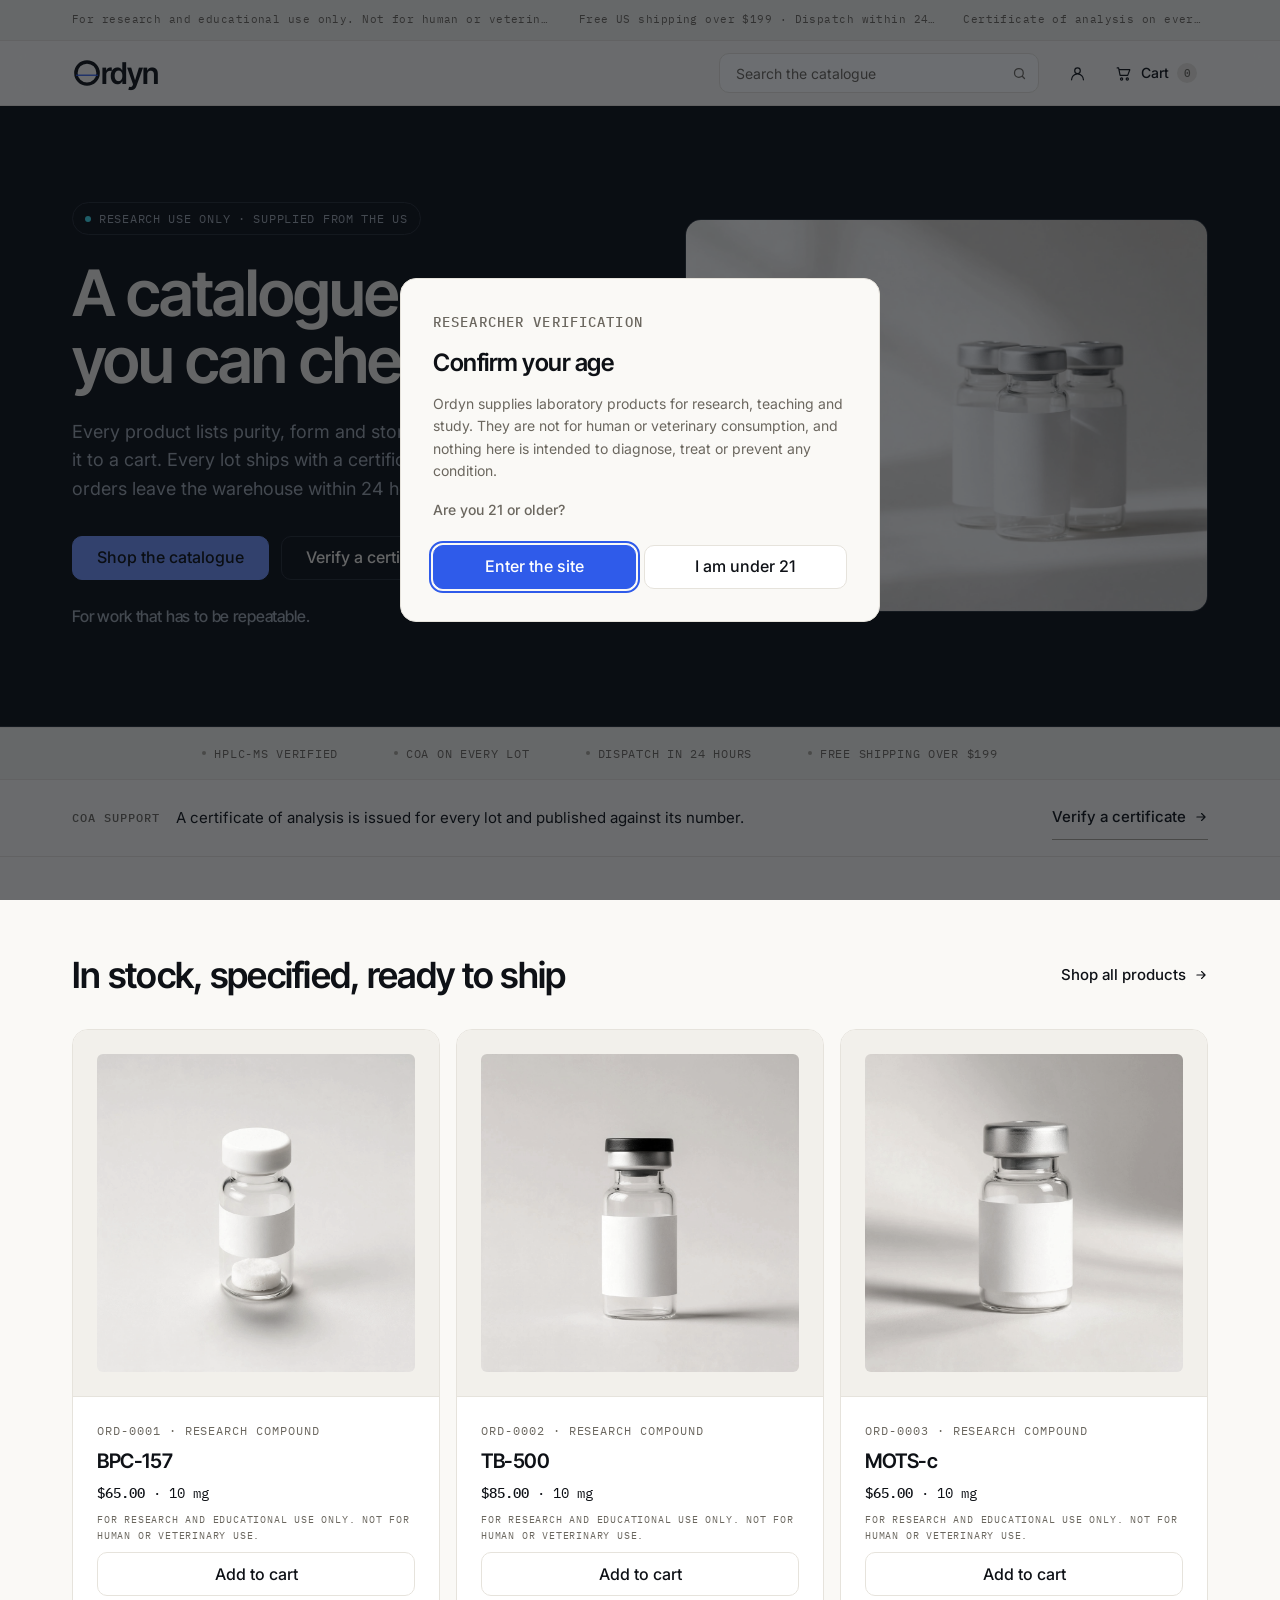
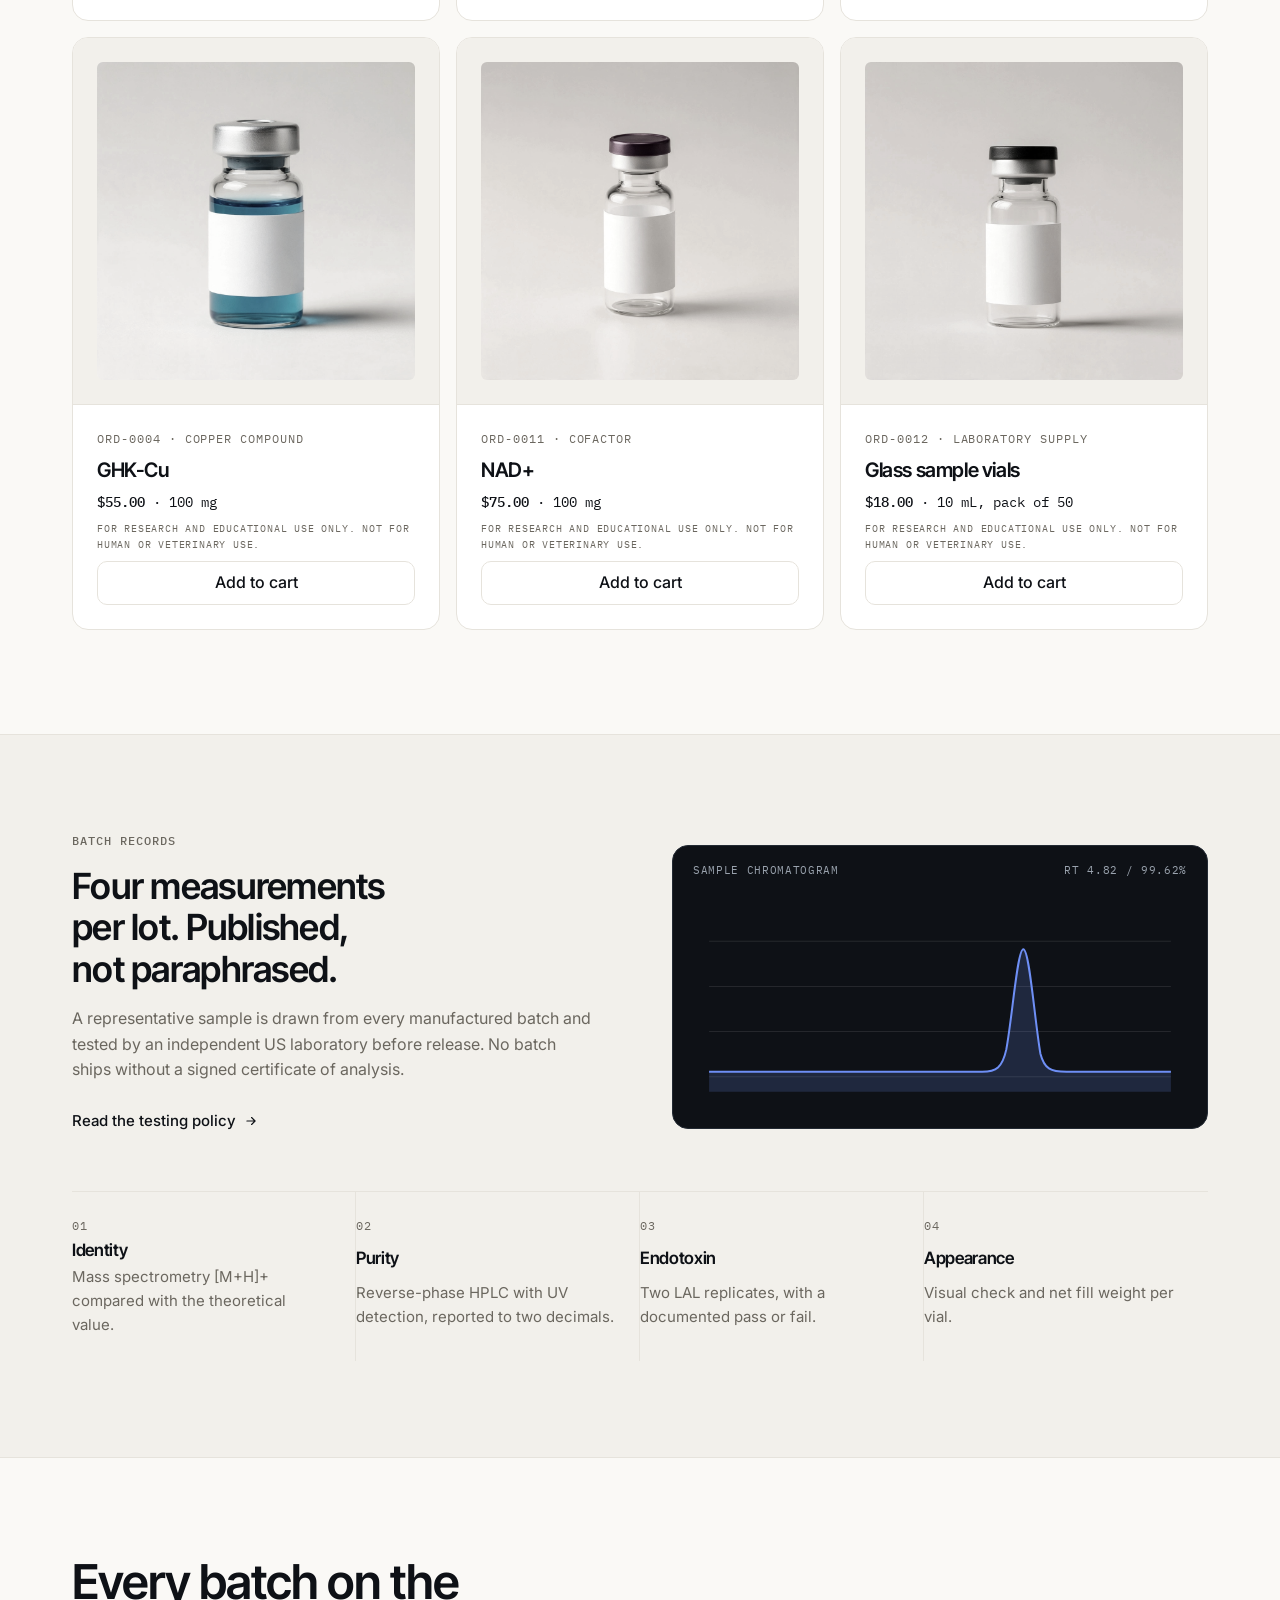
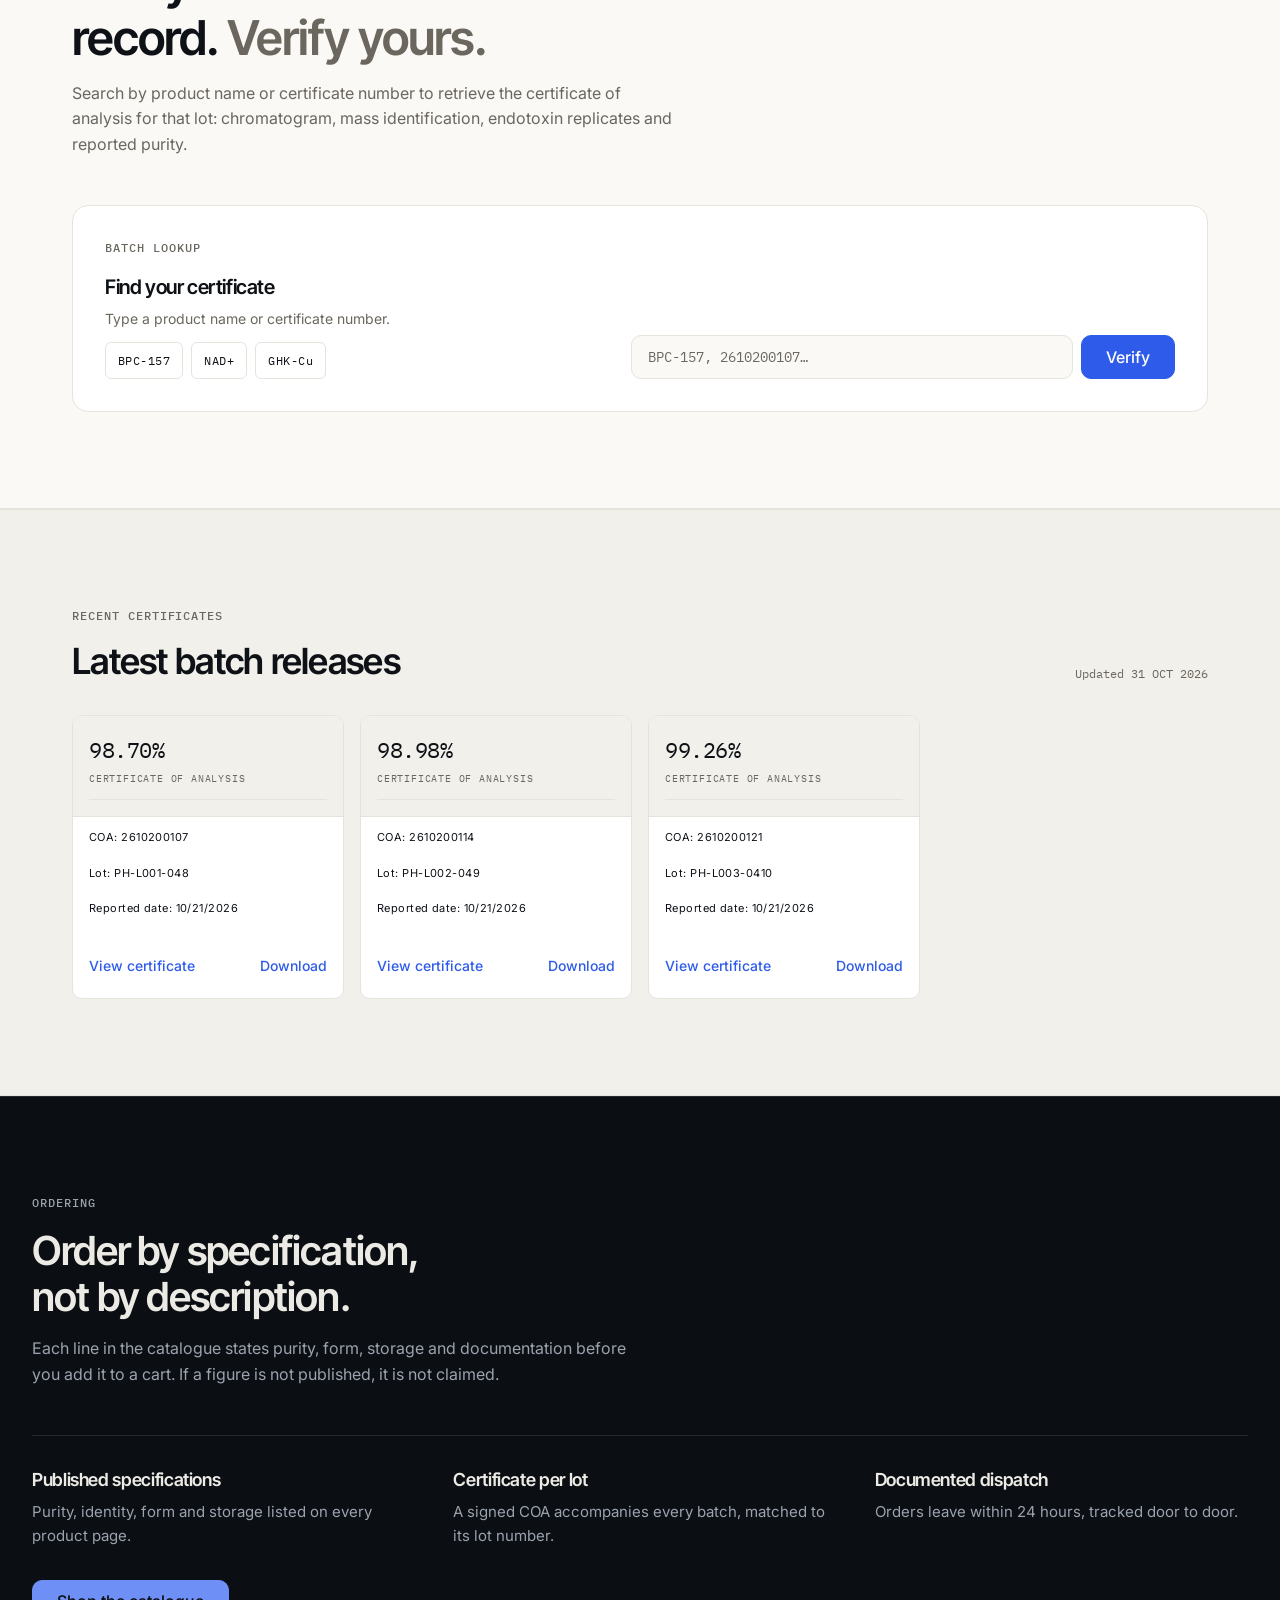
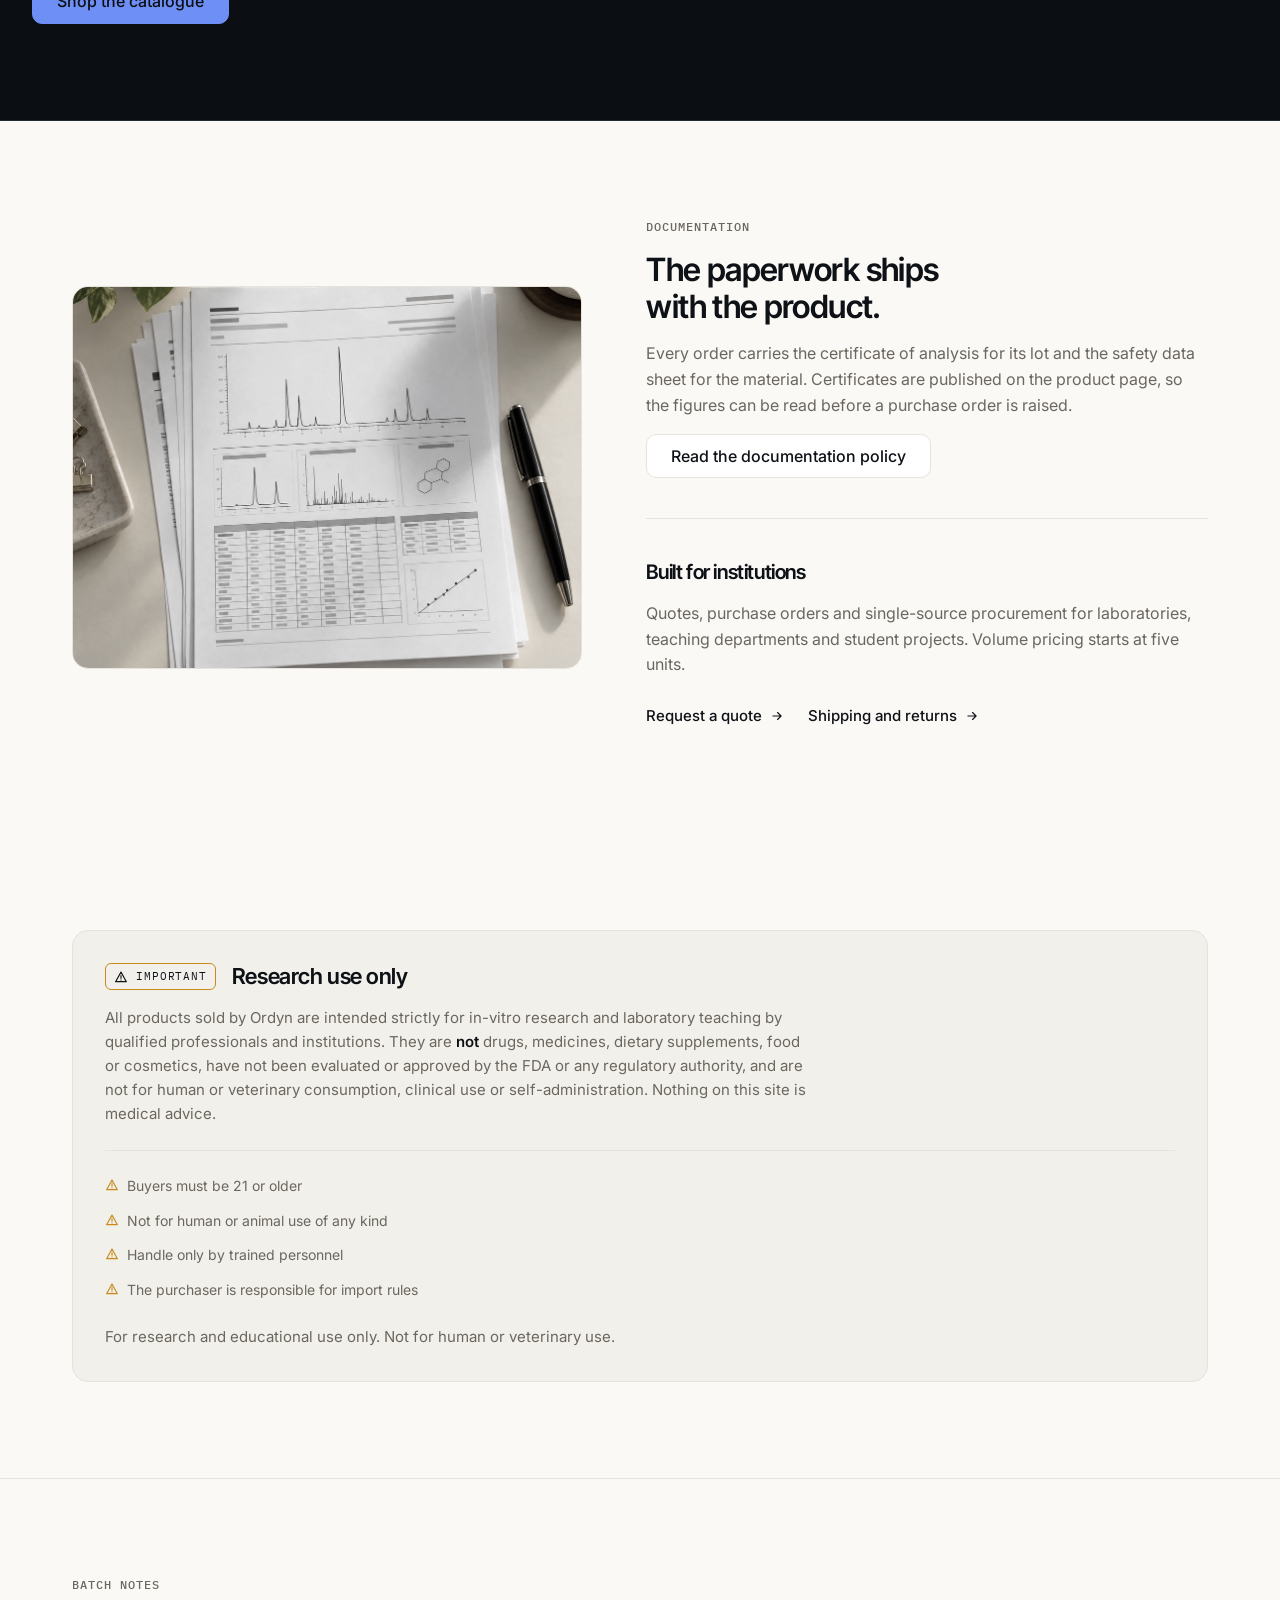
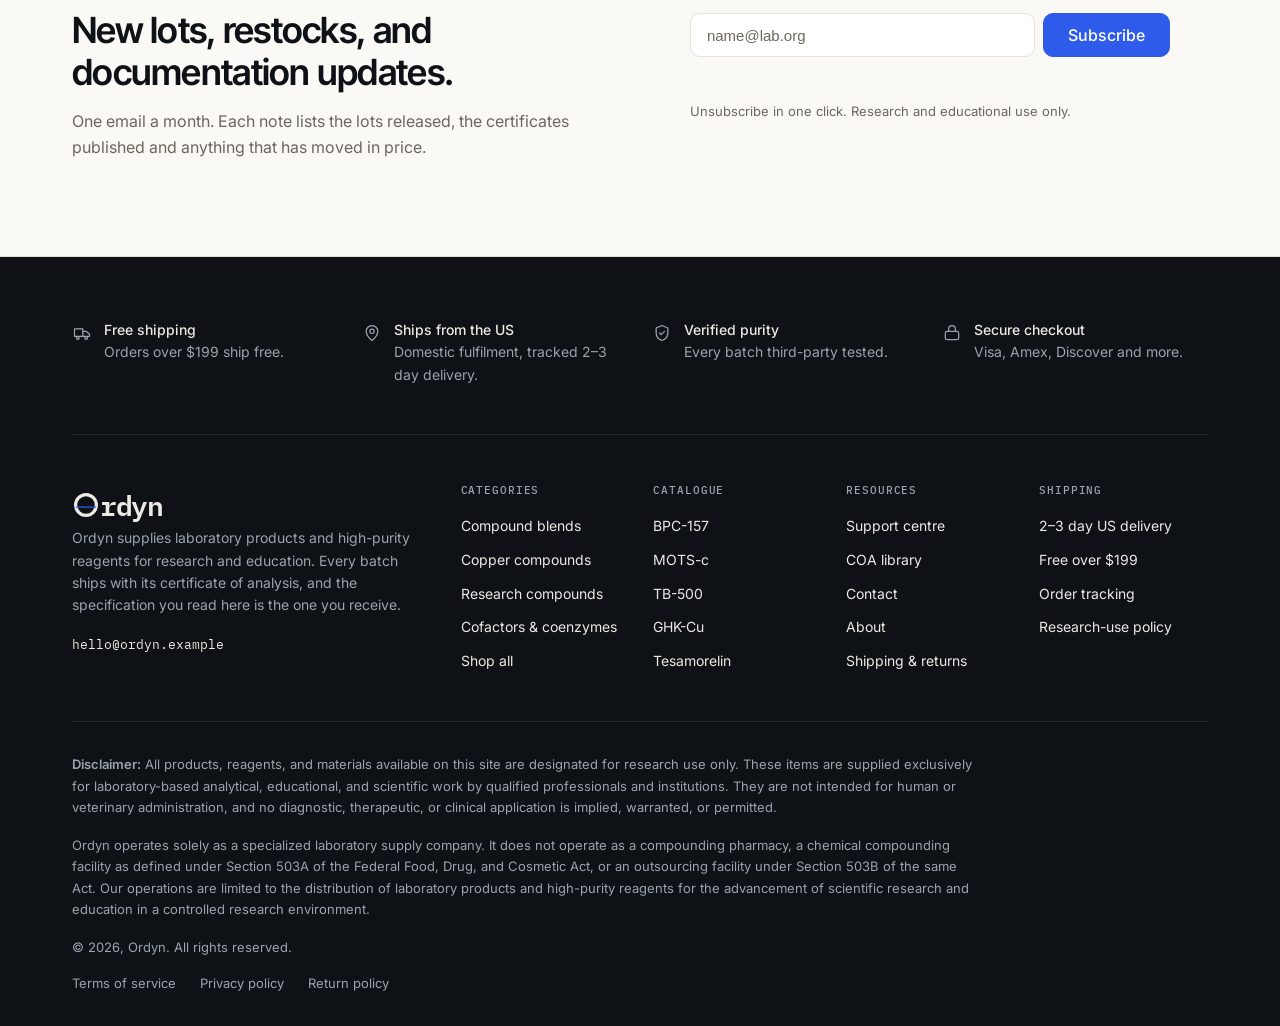
==== index.html @ 172c9948 "hero copy, COA support strip, centred trust row, larger wordmark, unified photo grade" ====
<!doctype html>
<html lang="en">
<head>
  <meta charset="utf-8">
  <meta name="viewport" content="width=device-width, initial-scale=1">
  <title>Ordyn — laboratory products for work that has to be repeatable</title>
  <meta name="description" content="Reagents, glassware and instruments for research, teaching and study. A published specification per item, a certificate of analysis per lot, dispatch within 24 hours.">
  <meta name="theme-color" content="#FAF9F6">
  <link rel="icon" href="favicon.svg" type="image/svg+xml">
  <link rel="preload" as="image" href="images/hero-vials.webp" fetchpriority="high">

  <meta property="og:type" content="website">
  <meta property="og:title" content="Ordyn — laboratory products for work that has to be repeatable">
  <meta property="og:description" content="Specifications published per item. A certificate of analysis per lot. Dispatch within 24 hours.">
  <meta property="og:image" content="images/hero-vials.webp">

  <link rel="preconnect" href="https://fonts.googleapis.com">
  <link rel="preconnect" href="https://fonts.gstatic.com" crossorigin>
  <link rel="stylesheet" href="styles.css">

  <script type="application/ld+json">
  {
    "@context": "https://schema.org",
    "@type": "Organization",
    "name": "Ordyn",
    "url": "https://ordyn.example/",
    "logo": "https://ordyn.example/favicon.svg",
    "email": "hello@ordyn.example",
    "description": "Supplier of laboratory products and high-purity reagents for research and education, with a certificate of analysis on every lot.",
    "address": {
      "@type": "PostalAddress",
      "addressLocality": "Columbus",
      "addressRegion": "OH",
      "addressCountry": "US"
    }
  }
  </script>
</head>
<body>
  <a class="skip-link" href="#main">Skip to content</a>

  <div class="topbar">
    <div class="wrap topbar__inner">
      <p class="topbar__rating">For research and educational use only. Not for human or veterinary use.</p>
      <p class="topbar__ship">Free US shipping over $199 · Dispatch within 24 hours</p>
      <p class="topbar__note">Certificate of analysis on every lot</p>
    </div>
  </div>

  <header class="header">
    <div class="wrap header__row">
      <a class="brand" href="index.html" aria-label="Ordyn — home">
        <span class="brand__mark" aria-hidden="true">
          <svg viewBox="0 0 100 100" width="22" height="22" fill="none" focusable="false" aria-hidden="true"><circle cx="50" cy="50" r="37" stroke="currentColor" stroke-width="11.5"/><line x1="13.75" y1="57.4" x2="86.25" y2="57.4" stroke="#2F5BEA" stroke-width="4.5"/></svg>
        </span>
        <span aria-hidden="true">rdyn</span>
      </a>

      <form class="search" role="search" action="shop.html" method="get">
        <label class="visually-hidden" for="site-search">Products search</label>
        <input id="site-search" type="search" name="q" placeholder="Search the catalogue" autocomplete="off">
        <button class="search__btn" type="submit" aria-label="Search products">
          <svg width="15" height="15" viewBox="0 0 24 24" fill="none" stroke="currentColor" stroke-width="2" stroke-linecap="round" aria-hidden="true"><circle cx="11" cy="11" r="7"/><path d="m20 20-3.6-3.6"/></svg>
        </button>
      </form>

      <div class="header__actions">
        <a class="icon-btn" href="contact.html" aria-label="Account and support">
          <svg width="19" height="19" viewBox="0 0 24 24" fill="none" stroke="currentColor" stroke-width="1.5" stroke-linecap="round" stroke-linejoin="round" aria-hidden="true">
            <circle cx="12" cy="8.5" r="3.5"/><path d="M4.5 20a7.5 7.5 0 0 1 15 0"/>
          </svg>
        </a>
        <button class="cart" type="button" aria-label="Cart" data-open-cart>
          <svg width="19" height="19" viewBox="0 0 24 24" fill="none" stroke="currentColor" stroke-width="1.5" stroke-linecap="round" stroke-linejoin="round" aria-hidden="true">
            <path d="M4 5h1.8l1.9 9.4h9.6L20 7.2H7"/><circle cx="9.6" cy="19" r="1.4"/><circle cx="16.8" cy="19" r="1.4"/>
          </svg>
          <span class="cart__label">Cart</span>
          <span class="cart__count is-empty" data-cart-count aria-live="polite" aria-label="Items in cart">0</span>
        </button>
      </div>
    </div>

    <nav class="nav" aria-label="Main">
      <div class="wrap nav__inner">
        <a href="shop.html" aria-current="page">Shop compounds</a>
        <a href="shop.html#categories">Categories</a>
        <a href="faq.html#quality">COA library</a>
        <a href="about.html">About</a>
        <a href="contact.html">Contact</a>
      </div>
    </nav>
  </header>

  <main id="main">
    <!-- Hero -->
    <section class="hero dark-section">
      <div class="wrap hero__inner">
        <div class="hero__copy">
          <p class="hero__badge"><span aria-hidden="true"></span>Research use only · Supplied from the US</p>
          <h1>A catalogue you can check.</h1>
          <p class="hero__lede">Every product lists purity, form and storage before you add it to a cart. Every lot ships with a certificate of analysis, and orders leave the warehouse within 24 hours.</p>
          <div class="hero__actions">
            <a class="btn btn--solid" href="shop.html">Shop the catalogue</a>
            <a class="btn btn--onDark" href="faq.html#quality">Verify a certificate</a>
          </div>
          <p class="hero__note">For work that has to be repeatable.</p>
        </div>
        <a class="hero__media" href="shop.html" aria-label="Browse the Ordyn catalogue">
          <img src="images/hero-vials.webp" width="1200" height="900" fetchpriority="high" alt="Three clear glass sample vials with blank labels, standing on a bone-coloured surface">
        </a>
      </div>
    </section>

    <!-- What is on every order -->
    <div class="trust">
      <ul class="wrap trust__inner">
        <li class="trust__item">HPLC-MS verified</li>
        <li class="trust__item">COA on every lot</li>
        <li class="trust__item">Dispatch in 24 hours</li>
        <li class="trust__item">Free shipping over $199</li>
      </ul>
    </div>

    <!-- COA support -->
    <section class="utility" aria-labelledby="coa-support-title">
      <div class="wrap utility__inner">
        <p class="kicker">COA support</p>
        <p class="utility__text" id="coa-support-title">A certificate of analysis is issued for every lot and published against its number.</p>
        <a class="utility__link" href="#coa">
          Verify a certificate
          <svg width="14" height="14" viewBox="0 0 24 24" fill="none" stroke="currentColor" stroke-width="2" stroke-linecap="round" stroke-linejoin="round" aria-hidden="true"><path d="M5 12h14M13 6l6 6-6 6"/></svg>
        </a>
      </div>
    </section>

    <!-- Products -->
    <section class="products" id="featured">
      <div class="wrap">
        <div class="products__head">
          <div>
            <h2>In stock, specified, ready to ship</h2>
          </div>
          <a class="link-arrow" href="shop.html">
            Shop all products
            <svg width="14" height="14" viewBox="0 0 24 24" fill="none" stroke="currentColor" stroke-width="2" stroke-linecap="round" stroke-linejoin="round" aria-hidden="true"><path d="M5 12h14M13 6l6 6-6 6"/></svg>
          </a>
        </div>

        <ul class="rail" data-rail>
          <li class="product-card">
            <div class="product-card__media">
              <img src="images/vial-01.webp" width="800" height="800" loading="lazy" alt="BPC-157 10 mg vial, lyophilised powder">
            </div>
            <div class="product-card__body">
              <p class="product-card__cat">ORD-0001 · Research compound</p>
              <h3 class="product-card__name"><a href="product.html?id=1">BPC-157</a></h3>
              <p class="product-card__price"><strong>$65.00</strong> · 10 mg</p>
              <p class="product-card__ruo">For research and educational use only. Not for human or veterinary use.</p>
              <button class="btn btn--outline" type="button" data-add-to-cart data-id="1">Add to cart</button>
            </div>
          </li>
          <li class="product-card">
            <div class="product-card__media">
              <img src="images/vial-02.webp" width="800" height="800" loading="lazy" alt="TB-500 10 mg vial, lyophilised powder">
            </div>
            <div class="product-card__body">
              <p class="product-card__cat">ORD-0002 · Research compound</p>
              <h3 class="product-card__name"><a href="product.html?id=2">TB-500</a></h3>
              <p class="product-card__price"><strong>$85.00</strong> · 10 mg</p>
              <p class="product-card__ruo">For research and educational use only. Not for human or veterinary use.</p>
              <button class="btn btn--outline" type="button" data-add-to-cart data-id="2">Add to cart</button>
            </div>
          </li>
          <li class="product-card">
            <div class="product-card__media">
              <img src="images/vial-03.webp" width="800" height="800" loading="lazy" alt="MOTS-c 10 mg vial, lyophilised powder">
            </div>
            <div class="product-card__body">
              <p class="product-card__cat">ORD-0003 · Research compound</p>
              <h3 class="product-card__name"><a href="product.html?id=3">MOTS-c</a></h3>
              <p class="product-card__price"><strong>$65.00</strong> · 10 mg</p>
              <p class="product-card__ruo">For research and educational use only. Not for human or veterinary use.</p>
              <button class="btn btn--outline" type="button" data-add-to-cart data-id="3">Add to cart</button>
            </div>
          </li>
          <li class="product-card">
            <div class="product-card__media">
              <img src="images/vial-04.webp" width="800" height="800" loading="lazy" alt="GHK-Cu 100 mg vial, lyophilised powder">
            </div>
            <div class="product-card__body">
              <p class="product-card__cat">ORD-0004 · Copper compound</p>
              <h3 class="product-card__name"><a href="product.html?id=4">GHK-Cu</a></h3>
              <p class="product-card__price"><strong>$55.00</strong> · 100 mg</p>
              <p class="product-card__ruo">For research and educational use only. Not for human or veterinary use.</p>
              <button class="btn btn--outline" type="button" data-add-to-cart data-id="4">Add to cart</button>
            </div>
          </li>
          <li class="product-card">
            <div class="product-card__media">
              <img src="images/vial-05.webp" width="800" height="800" loading="lazy" alt="NAD+ 100 mg vial, lyophilised powder">
            </div>
            <div class="product-card__body">
              <p class="product-card__cat">ORD-0011 · Cofactor</p>
              <h3 class="product-card__name"><a href="product.html?id=11">NAD+</a></h3>
              <p class="product-card__price"><strong>$75.00</strong> · 100 mg</p>
              <p class="product-card__ruo">For research and educational use only. Not for human or veterinary use.</p>
              <button class="btn btn--outline" type="button" data-add-to-cart data-id="11">Add to cart</button>
            </div>
          </li>
          <li class="product-card">
            <div class="product-card__media">
              <img src="images/vial-02.webp" width="800" height="800" loading="lazy" alt="Pack of fifty clear borosilicate sample vials with screw caps">
            </div>
            <div class="product-card__body">
              <p class="product-card__cat">ORD-0012 · Laboratory supply</p>
              <h3 class="product-card__name"><a href="product.html?id=12">Glass sample vials</a></h3>
              <p class="product-card__price"><strong>$18.00</strong> · 10 mL, pack of 50</p>
              <p class="product-card__ruo">For research and educational use only. Not for human or veterinary use.</p>
              <button class="btn btn--outline" type="button" data-add-to-cart data-id="12">Add to cart</button>
            </div>
          </li>
        </ul>
      </div>
    </section>

    <!-- Method -->
    <section class="method">
      <div class="wrap">
        <div class="method__grid">
          <div class="method__copy">
            <p class="kicker">Batch records</p>
            <h2>Four measurements per lot. Published, not paraphrased.</h2>
            <p>A representative sample is drawn from every manufactured batch and tested by an independent US laboratory before release. No batch ships without a signed certificate of analysis.</p>
            <a class="link-arrow" href="faq.html#quality">
              Read the testing policy
              <svg width="14" height="14" viewBox="0 0 24 24" fill="none" stroke="currentColor" stroke-width="2" stroke-linecap="round" stroke-linejoin="round" aria-hidden="true"><path d="M5 12h14M13 6l6 6-6 6"/></svg>
            </a>
          </div>
          <figure class="chromatogram">
            <figcaption>
              <span>Sample chromatogram</span>
              <span>RT 4.82 / 99.62%</span>
            </figcaption>
            <svg viewBox="0 0 500 220" role="img" aria-label="Chromatogram of a single sharp peak at retention time 4.82 minutes">
              <g stroke="rgba(236,234,228,.10)" stroke-width="1">
                <line x1="20" y1="50" x2="480" y2="50"/>
                <line x1="20" y1="95" x2="480" y2="95"/>
                <line x1="20" y1="140" x2="480" y2="140"/>
                <line x1="20" y1="185" x2="480" y2="185"/>
              </g>
              <path d="M20 180 L292 180 C306 180 312 176 316 158 C322 126 327 58 333 58 C339 58 344 126 350 162 C354 177 360 180 376 180 L480 180 L480 200 L20 200 Z" fill="#6E8FF5" fill-opacity=".18"/>
              <path d="M20 180 L292 180 C306 180 312 176 316 158 C322 126 327 58 333 58 C339 58 344 126 350 162 C354 177 360 180 376 180 L480 180" fill="none" stroke="#6E8FF5" stroke-width="2"/>
            </svg>
          </figure>
        </div>

        <ol class="method__list">
          <li>
            <span class="method__num" aria-hidden="true">01</span>
            <h3>Identity</h3>
            <p>Mass spectrometry [M+H]+ compared with the theoretical value.</p>
          </li>
          <li>
            <span class="method__num" aria-hidden="true">02</span>
            <h3>Purity</h3>
            <p>Reverse-phase HPLC with UV detection, reported to two decimals.</p>
          </li>
          <li>
            <span class="method__num" aria-hidden="true">03</span>
            <h3>Endotoxin</h3>
            <p>Two LAL replicates, with a documented pass or fail.</p>
          </li>
          <li>
            <span class="method__num" aria-hidden="true">04</span>
            <h3>Appearance</h3>
            <p>Visual check and net fill weight per vial.</p>
          </li>
        </ol>
      </div>
    </section>

    <!-- COA lookup -->
    <section class="coa" id="coa">
      <div class="wrap">
        <h2 class="coa__title">Every batch on the record. <em>Verify yours.</em></h2>
        <p class="coa__lede">Search by product name or certificate number to retrieve the certificate of analysis for that lot: chromatogram, mass identification, endotoxin replicates and reported purity.</p>

        <div class="coa__lookup">
          <div>
            <p class="kicker">Batch lookup</p>
            <h3>Find your certificate</h3>
            <p class="coa__hint">Type a product name or certificate number.</p>
            <div class="coa__chips">
              <button type="button" data-coa-try="BPC-157">BPC-157</button>
              <button type="button" data-coa-try="NAD+">NAD+</button>
              <button type="button" data-coa-try="GHK-Cu">GHK-Cu</button>
            </div>
          </div>
          <form class="coa__form" data-coa-form novalidate>
            <label class="visually-hidden" for="coa-input">Product name or certificate number</label>
            <input id="coa-input" type="text" placeholder="BPC-157, 2610200107…" autocomplete="off" data-coa-input>
            <button class="btn btn--solid" type="submit">Verify</button>
          </form>
        </div>

        <div class="coa__result" data-coa-result hidden></div>
      </div>
    </section>

    <!-- Recent certificates -->
    <section class="recent">
      <div class="wrap">
        <div class="recent__head">
          <div>
            <p class="kicker">Recent certificates</p>
            <h2>Latest batch releases</h2>
          </div>
          <p class="recent__date">Updated 31 OCT 2026</p>
        </div>
        <ul class="coa-cards" data-coa-recent></ul>
      </div>
    </section>

    <!-- CTA band -->
    <section class="band dark-section">
      <div class="wrap band__inner">
        <p class="kicker">Ordering</p>
        <h2>Order by specification, not by description.</h2>
        <p class="band__lede">Each line in the catalogue states purity, form, storage and documentation before you add it to a cart. If a figure is not published, it is not claimed.</p>
        <ul class="band__grid">
          <li>
            <h3>Published specifications</h3>
            <p>Purity, identity, form and storage listed on every product page.</p>
          </li>
          <li>
            <h3>Certificate per lot</h3>
            <p>A signed COA accompanies every batch, matched to its lot number.</p>
          </li>
          <li>
            <h3>Documented dispatch</h3>
            <p>Orders leave within 24 hours, tracked door to door.</p>
          </li>
        </ul>
        <p style="margin-top:32px"><a class="btn btn--solid" href="shop.html">Shop the catalogue</a></p>
      </div>
    </section>

    <!-- Documentation -->
    <section class="docs">
      <div class="wrap docs__grid">
        <a class="docs__media" href="faq.html#quality" aria-label="Read how batch testing and certificates of analysis work">
          <img src="images/coa-docs.webp" width="1200" height="900" loading="lazy" alt="A stack of printed certificates of analysis on a desk">
        </a>
        <div>
          <div class="docs__block">
            <p class="kicker">Documentation</p>
            <h2>The paperwork ships with the product.</h2>
            <p>Every order carries the certificate of analysis for its lot and the safety data sheet for the material. Certificates are published on the product page, so the figures can be read before a purchase order is raised.</p>
            <a class="btn btn--outline" href="faq.html#quality">Read the documentation policy</a>
          </div>
          <div class="docs__block">
            <h3>Built for institutions</h3>
            <p>Quotes, purchase orders and single-source procurement for laboratories, teaching departments and student projects. Volume pricing starts at five units.</p>
            <div class="docs__actions">
              <a class="link-arrow" href="contact.html">
                Request a quote
                <svg width="14" height="14" viewBox="0 0 24 24" fill="none" stroke="currentColor" stroke-width="2" stroke-linecap="round" stroke-linejoin="round" aria-hidden="true"><path d="M5 12h14M13 6l6 6-6 6"/></svg>
              </a>
              <a class="link-arrow" href="faq.html#shipping">
                Shipping and returns
                <svg width="14" height="14" viewBox="0 0 24 24" fill="none" stroke="currentColor" stroke-width="2" stroke-linecap="round" stroke-linejoin="round" aria-hidden="true"><path d="M5 12h14M13 6l6 6-6 6"/></svg>
              </a>
            </div>
          </div>
        </div>
      </div>
    </section>

    <!-- Compliance -->
    <section class="compliance-band">
      <div class="wrap">
        <div class="compliance-band__panel">
          <div class="compliance-band__head">
            <span class="compliance-band__badge">
              <svg width="14" height="14" viewBox="0 0 24 24" fill="none" stroke="currentColor" stroke-width="2" stroke-linecap="round" stroke-linejoin="round" aria-hidden="true"><path d="M12 3.5 2.8 20h18.4z"/><path d="M12 9.5v4.5M12 17h.01"/></svg>
              Important
            </span>
            <h2>Research use only</h2>
          </div>
          <p class="compliance-band__text">All products sold by Ordyn are intended strictly for in-vitro research and laboratory teaching by qualified professionals and institutions. They are <strong>not</strong> drugs, medicines, dietary supplements, food or cosmetics, have not been evaluated or approved by the FDA or any regulatory authority, and are not for human or veterinary consumption, clinical use or self-administration. Nothing on this site is medical advice.</p>
          <ul class="compliance-band__list">
            <li>
              <svg width="14" height="14" viewBox="0 0 24 24" fill="none" stroke="currentColor" stroke-width="2" stroke-linecap="round" stroke-linejoin="round" aria-hidden="true"><path d="M12 3.5 2.8 20h18.4z"/><path d="M12 9.5v4.5M12 17h.01"/></svg>
              Buyers must be 21 or older
            </li>
            <li>
              <svg width="14" height="14" viewBox="0 0 24 24" fill="none" stroke="currentColor" stroke-width="2" stroke-linecap="round" stroke-linejoin="round" aria-hidden="true"><path d="M12 3.5 2.8 20h18.4z"/><path d="M12 9.5v4.5M12 17h.01"/></svg>
              Not for human or animal use of any kind
            </li>
            <li>
              <svg width="14" height="14" viewBox="0 0 24 24" fill="none" stroke="currentColor" stroke-width="2" stroke-linecap="round" stroke-linejoin="round" aria-hidden="true"><path d="M12 3.5 2.8 20h18.4z"/><path d="M12 9.5v4.5M12 17h.01"/></svg>
              Handle only by trained personnel
            </li>
            <li>
              <svg width="14" height="14" viewBox="0 0 24 24" fill="none" stroke="currentColor" stroke-width="2" stroke-linecap="round" stroke-linejoin="round" aria-hidden="true"><path d="M12 3.5 2.8 20h18.4z"/><path d="M12 9.5v4.5M12 17h.01"/></svg>
              The purchaser is responsible for import rules
            </li>
          </ul>
          <p class="compliance-band__text" style="margin-top:24px">For research and educational use only. Not for human or veterinary use.</p>
        </div>
      </div>
    </section>

    <!-- Newsletter -->
    <section class="newsletter">
      <div class="wrap newsletter__inner">
        <div>
          <p class="kicker">Batch notes</p>
          <h2>New lots, restocks, and documentation updates.</h2>
          <p class="newsletter__lede">One email a month. Each note lists the lots released, the certificates published and anything that has moved in price.</p>
        </div>
        <div>
          <form class="newsletter__form" data-newsletter novalidate>
            <label class="visually-hidden" for="newsletter-email">Your email address</label>
            <input id="newsletter-email" type="email" name="email" placeholder="name@lab.org" autocomplete="email" required>
            <button class="btn btn--solid" type="submit">Subscribe</button>
          </form>
          <p class="form-note" data-newsletter-note role="status"></p>
          <p class="newsletter__fineprint">Unsubscribe in one click. Research and educational use only.</p>
        </div>
      </div>
    </section>
  </main>

  <footer class="footer">
    <div class="wrap">
      <h2 class="visually-hidden">Why order from Ordyn</h2>
      <ul class="footer__features">
        <li class="footer__feature">
          <svg width="20" height="20" viewBox="0 0 24 24" fill="none" stroke="currentColor" stroke-width="1.5" stroke-linecap="round" stroke-linejoin="round" aria-hidden="true"><path d="M3 7h10v9H3z"/><path d="M13 10h4l4 3.5V16h-8"/><circle cx="7" cy="18" r="1.6"/><circle cx="17" cy="18" r="1.6"/></svg>
          <div>
            <h3>Free shipping</h3>
            <p>Orders over $199 ship free.</p>
          </div>
        </li>
        <li class="footer__feature">
          <svg width="20" height="20" viewBox="0 0 24 24" fill="none" stroke="currentColor" stroke-width="1.5" stroke-linecap="round" stroke-linejoin="round" aria-hidden="true"><path d="M12 21s7-5.5 7-11a7 7 0 1 0-14 0c0 5.5 7 11 7 11z"/><circle cx="12" cy="10" r="2.6"/></svg>
          <div>
            <h3>Ships from the US</h3>
            <p>Domestic fulfilment, tracked 2–3 day delivery.</p>
          </div>
        </li>
        <li class="footer__feature">
          <svg width="20" height="20" viewBox="0 0 24 24" fill="none" stroke="currentColor" stroke-width="1.5" stroke-linecap="round" stroke-linejoin="round" aria-hidden="true"><path d="M12 3 5 6v6c0 4.4 3 7.6 7 9 4-1.4 7-4.6 7-9V6z"/><path d="m9 12 2 2 4-4"/></svg>
          <div>
            <h3>Verified purity</h3>
            <p>Every batch third-party tested.</p>
          </div>
        </li>
        <li class="footer__feature">
          <svg width="20" height="20" viewBox="0 0 24 24" fill="none" stroke="currentColor" stroke-width="1.5" stroke-linecap="round" stroke-linejoin="round" aria-hidden="true"><rect x="4" y="10" width="16" height="10" rx="2"/><path d="M8 10V7a4 4 0 0 1 8 0v3"/></svg>
          <div>
            <h3>Secure checkout</h3>
            <p>Visa, Amex, Discover and more.</p>
          </div>
        </li>
      </ul>

      <div class="footer__main">
        <div class="footer__brand">
          <a class="brand" href="index.html" aria-label="Ordyn — home">
            <span class="brand__mark" aria-hidden="true">
              <svg viewBox="0 0 100 100" width="22" height="22" fill="none" focusable="false" aria-hidden="true"><circle cx="50" cy="50" r="37" stroke="currentColor" stroke-width="11.5"/><line x1="13.75" y1="57.4" x2="86.25" y2="57.4" stroke="#2F5BEA" stroke-width="4.5"/></svg>
            </span>
            <span aria-hidden="true">rdyn</span>
          </a>
          <p>Ordyn supplies laboratory products and high-purity reagents for research and education. Every batch ships with its certificate of analysis, and the specification you read here is the one you receive.</p>
          <p><a href="mailto:hello@ordyn.example">hello@ordyn.example</a></p>
        </div>

        <div class="footer__cols">
          <div class="footer__col">
            <h3>Categories</h3>
            <ul>
              <li><a href="category.html?category=Blends">Compound blends</a></li>
              <li><a href="category.html?category=Copper%20compounds">Copper compounds</a></li>
              <li><a href="category.html?category=Research%20compounds">Research compounds</a></li>
              <li><a href="category.html?category=Cofactors%20%26%20coenzymes">Cofactors &amp; coenzymes</a></li>
              <li><a href="shop.html">Shop all</a></li>
            </ul>
          </div>
          <div class="footer__col">
            <h3>Catalogue</h3>
            <ul>
              <li><a href="product.html?id=1">BPC-157</a></li>
              <li><a href="product.html?id=3">MOTS-c</a></li>
              <li><a href="product.html?id=2">TB-500</a></li>
              <li><a href="product.html?id=4">GHK-Cu</a></li>
              <li><a href="product.html?id=5">Tesamorelin</a></li>
            </ul>
          </div>
          <div class="footer__col">
            <h3>Resources</h3>
            <ul>
              <li><a href="faq.html">Support centre</a></li>
              <li><a href="faq.html#quality">COA library</a></li>
              <li><a href="contact.html">Contact</a></li>
              <li><a href="about.html">About</a></li>
              <li><a href="faq.html#shipping">Shipping &amp; returns</a></li>
            </ul>
          </div>
          <div class="footer__col">
            <h3>Shipping</h3>
            <ul>
              <li><a href="faq.html#shipping">2–3 day US delivery</a></li>
              <li><a href="faq.html#shipping">Free over $199</a></li>
              <li><a href="faq.html#shipping">Order tracking</a></li>
              <li><a href="faq.html#research-use">Research-use policy</a></li>
            </ul>
          </div>
        </div>
      </div>

      <div class="footer__bottom">
        <p class="footer__legal"><strong>Disclaimer:</strong> All products, reagents, and materials available on this site are designated for research use only. These items are supplied exclusively for laboratory-based analytical, educational, and scientific work by qualified professionals and institutions. They are not intended for human or veterinary administration, and no diagnostic, therapeutic, or clinical application is implied, warranted, or permitted.</p>
        <p class="footer__legal">Ordyn operates solely as a specialized laboratory supply company. It does not operate as a compounding pharmacy, a chemical compounding facility as defined under Section 503A of the Federal Food, Drug, and Cosmetic Act, or an outsourcing facility under Section 503B of the same Act. Our operations are limited to the distribution of laboratory products and high-purity reagents for the advancement of scientific research and education in a controlled research environment.</p>
        <p>© 2026, Ordyn. All rights reserved.</p>
        <nav aria-label="Legal">
          <a href="faq.html#research-use">Terms of service</a>
          <a href="faq.html#research-use">Privacy policy</a>
          <a href="faq.html#shipping">Return policy</a>
        </nav>
      </div>
    </div>
  </footer>

  <div class="toast" role="status" aria-live="polite" data-toast></div>
  <script src="products.js" defer></script>
  <script src="script.js" defer></script>
</body>
</html>
---- styles.css ----
@import url('https://fonts.googleapis.com/css2?family=Inter:wght@400;500&family=Inter+Tight:wght@400;500;600&family=IBM+Plex+Mono:wght@400;500&display=swap');

/* ==========================================================================
   Ordyn — stylesheet
   Built to brand/brand-guide.md. No colour, font, radius or shadow
   exists in this file that is not defined in the guide.
   ========================================================================== */

:root {
  /* Neutrals */
  --bone: #FAF9F6;
  --paper: #FFFFFF;
  --stone-100: #F2F0EB;
  --stone-200: #E6E3DC;
  --stone-400: #A8A39A;
  --stone-600: #6B675F;
  --ink-900: #0E1116;
  --ink-800: #161B22;
  --ink-700: #2A313B;

  /* Accent */
  --blue-50: #EEF2FE;
  --blue-500: #4A72F0;
  --blue-600: #2F5BEA;
  --blue-700: #2447C2;
  --signal: #3DD6E8;

  /* Status */
  --success: #1F9D6B;
  --warning: #C98A1B;
  --danger: #D14343;

  /* Semantic (light) */
  --bg: var(--bone);
  --surface: var(--paper);
  --surface-alt: var(--stone-100);
  --border: var(--stone-200);
  --text: var(--ink-900);
  --text-muted: var(--stone-600);
  --primary: var(--blue-600);
  --primary-hover: var(--blue-500);
  --on-primary: #FFFFFF;

  /* Type */
  --font-display: 'Inter Tight', system-ui, -apple-system, sans-serif;
  --font-body: 'Inter', system-ui, -apple-system, sans-serif;
  --font-mono: 'IBM Plex Mono', ui-monospace, Menlo, monospace;

  /* Radius */
  --radius-sm: 6px;
  --radius-md: 10px;
  --radius-lg: 16px;
  --radius-full: 999px;

  /* Shadow */
  --shadow-sm: 0 1px 2px rgba(14, 17, 22, 0.06);
  --shadow-md: 0 8px 24px rgba(14, 17, 22, 0.08);

  /* Motion */
  --ease: cubic-bezier(0.2, 0, 0, 1);
  --dur-fast: 150ms;
  --dur-med: 250ms;
  --dur-slow: 400ms;

  /* Layout */
  --wrap: 1200px;
  --prose: 680px;
  --gutter: 24px;
  --section-pad: 96px;
  --nav-h: 64px;
}

.dark-section,
[data-theme="dark"] {
  --bg: #0B0E13;
  --surface: #12161D;
  --surface-alt: #161B22;
  --border: #232A33;
  --text: #ECEAE4;
  --text-muted: #9AA3AE;
  --primary: #6E8FF5;
  --primary-hover: #8AA4F7;
  --on-primary: #0B0E13;
}

/* --------------------------------------------------------------------------
   Base
   -------------------------------------------------------------------------- */

*,
*::before,
*::after { box-sizing: border-box; }

html { -webkit-text-size-adjust: 100%; }

body {
  margin: 0;
  overflow-x: hidden;
  background: var(--bone);
  color: var(--ink-900);
  font-family: var(--font-body);
  font-size: 16px;
  line-height: 1.6;
  -webkit-font-smoothing: antialiased;
  text-rendering: optimizeLegibility;
}

img, svg, video { display: block; max-width: 100%; }
img { height: auto; }

/* Grid and flex children must be allowed to shrink below their content. */
.hero__inner > *,
.proof__grid > *,
.docs__grid > *,
.product > *,
.two-col > *,
.method__grid > *,
.promise__grid > *,
.newsletter__inner > *,
.footer__main > *,
.footer__cols > *,
.band__grid > *,
.rail > * { min-width: 0; }

h1, h2, h3, h4 {
  font-family: var(--font-display);
  font-weight: 600;
  letter-spacing: -0.02em;
  line-height: 1.15;
  margin: 0 0 16px;
  text-wrap: balance;
}

h1 { font-size: clamp(32px, 5vw, 48px); letter-spacing: -0.025em; line-height: 1.1; }
h2 { font-size: clamp(26px, 3.4vw, 36px); }
h3 { font-size: 20px; line-height: 1.3; font-weight: 600; }
h4 { font-size: 18px; }

p { margin: 0 0 16px; }
p:last-child { margin-bottom: 0; }

a { color: var(--primary); text-decoration: none; }
a:hover { color: var(--primary-hover); }

button { font: inherit; color: inherit; }

strong { font-weight: 600; }

hr { border: 0; border-top: 1px solid var(--border); margin: 32px 0; }

:focus-visible {
  outline: 2px solid var(--primary);
  outline-offset: 2px;
  border-radius: 2px;
}

::selection { background: var(--blue-50); color: var(--ink-900); }

.mono,
.eyebrow {
  font-family: var(--font-mono);
  font-size: 12px;
  font-weight: 500;
  letter-spacing: 0.08em;
  text-transform: uppercase;
}

.kicker {
  font-family: var(--font-mono);
  font-size: 12px;
  font-weight: 500;
  letter-spacing: 0.08em;
  text-transform: uppercase;
  color: var(--text-muted);
  margin: 0 0 16px;
}

.lede {
  font-size: 18px;
  line-height: 1.6;
  color: var(--text-muted);
  max-width: 60ch;
}

.visually-hidden {
  position: absolute !important;
  width: 1px; height: 1px;
  padding: 0; margin: -1px;
  overflow: hidden;
  clip: rect(0 0 0 0);
  white-space: nowrap;
  border: 0;
}

.skip-link {
  position: absolute;
  top: 8px; left: 8px;
  z-index: 200;
  padding: 12px 24px;
  background: var(--ink-900);
  color: var(--bone);
  border-radius: var(--radius-md);
  transform: translateY(-160%);
  transition: transform var(--dur-fast) var(--ease);
}
.skip-link:focus { transform: translateY(0); color: var(--bone); }

/* --------------------------------------------------------------------------
   Layout
   -------------------------------------------------------------------------- */

.wrap {
  width: 100%;
  max-width: var(--wrap);
  margin-inline: auto;
  padding-inline: var(--gutter);
}

main > section { padding-block: var(--section-pad); }

.dark-section {
  background: var(--bg);
  color: var(--text);
}
.dark-section h1,
.dark-section h2,
.dark-section h3 { color: var(--text); }

/* A closed <dialog> must stay hidden even when a component sets display. */
dialog:not([open]) { display: none !important; }

.two-col {
  display: grid;
  gap: 32px;
  align-items: start;
}

@media (min-width: 1024px) {
  .two-col { grid-template-columns: minmax(0, 1fr) 380px; gap: 48px; }
}

/* --------------------------------------------------------------------------
   Top bar + header
   -------------------------------------------------------------------------- */

.topbar {
  background: var(--stone-100);
  border-bottom: 1px solid var(--stone-200);
  font-family: var(--font-mono);
  font-size: 11px;
  letter-spacing: 0.04em;
  color: var(--stone-600);
}
.topbar__inner {
  display: flex;
  align-items: center;
  justify-content: space-between;
  gap: 24px;
  min-height: 40px;
  padding-block: 8px;
}
.topbar p {
  margin: 0;
  min-width: 0;
  flex: 0 1 auto;
  white-space: nowrap;
  overflow: hidden;
  text-overflow: ellipsis;
}
.topbar__ship { display: none; }
.topbar__note { display: none; }

@media (min-width: 768px) {
  .topbar__ship { display: block; }
}
@media (min-width: 1024px) {
  .topbar__note { display: block; }
}

.header {
  position: sticky;
  top: 0;
  z-index: 60;
  background: color-mix(in srgb, var(--bone) 82%, transparent);
  -webkit-backdrop-filter: saturate(140%) blur(12px);
  backdrop-filter: saturate(140%) blur(12px);
  border-bottom: 1px solid var(--stone-200);
}

.header__row {
  display: flex;
  align-items: center;
  gap: 16px;
  min-height: var(--nav-h);
}

.brand {
  display: inline-flex;
  align-items: baseline;
  gap: 3px;
  color: var(--ink-900);
  font-family: var(--font-display);
  font-size: 30px;
  font-weight: 600;
  letter-spacing: -0.04em;
  line-height: 1;
  padding-block: 8px;
  margin-right: auto;
}
.brand:hover { color: var(--ink-900); }
.brand__mark {
  display: inline-flex;
  align-self: center;
  color: var(--ink-900);
}
.brand__mark svg { width: 1em; height: 1em; }
.brand__mark { margin-right: -0.12em; }
.brand__sub { display: none; }

.search {
  display: none;
  position: relative;
  align-items: center;
  flex: 1;
  max-width: 320px;
}
.search input {
  width: 100%;
  height: 40px;
  padding: 0 40px 0 16px;
  border: 1px solid var(--stone-200);
  border-radius: var(--radius-md);
  background: var(--paper);
  font-family: var(--font-body);
  font-size: 14px;
  color: var(--ink-900);
}
.search input::placeholder { color: var(--stone-600); }
.search input:focus {
  outline: 2px solid var(--primary);
  outline-offset: 1px;
  border-color: var(--primary);
}
.search__btn {
  position: absolute;
  right: 4px;
  display: inline-flex;
  align-items: center;
  justify-content: center;
  width: 32px; height: 32px;
  border: 0;
  border-radius: var(--radius-sm);
  background: transparent;
  color: var(--stone-600);
  cursor: pointer;
  transition: color var(--dur-fast) var(--ease), background var(--dur-fast) var(--ease);
}
.search__btn:hover { color: var(--ink-900); background: var(--stone-100); }
.search__btn svg { width: 15px; height: 15px; }

@media (min-width: 768px) {
  .search { display: flex; }
}

.header__actions {
  display: flex;
  align-items: center;
  gap: 4px;
}

.icon-btn,
.cart {
  display: inline-flex;
  align-items: center;
  gap: 8px;
  min-width: 44px;
  height: 44px;
  padding-inline: 10px;
  border: 1px solid transparent;
  border-radius: var(--radius-md);
  background: transparent;
  color: var(--ink-900);
  cursor: pointer;
  transition: background var(--dur-fast) var(--ease), border-color var(--dur-fast) var(--ease);
}
.icon-btn { justify-content: center; padding-inline: 0; width: 44px; }
.icon-btn:hover,
.cart:hover { background: var(--stone-100); border-color: var(--stone-200); }
.icon-btn svg, .cart svg { flex: none; }

.cart__label { display: none; font-size: 14px; font-weight: 500; }
.cart__count {
  display: inline-flex;
  align-items: center;
  justify-content: center;
  min-width: 20px;
  height: 20px;
  padding-inline: 4px;
  border-radius: var(--radius-full);
  background: var(--blue-600);
  color: #FFFFFF;
  font-family: var(--font-mono);
  font-size: 11px;
  font-weight: 500;
  line-height: 1;
}
.cart__count.is-empty { background: var(--stone-200); color: var(--stone-600); }

@media (min-width: 640px) {
  .cart__label { display: inline; }
}

/* Sub navigation — max five links, 44px strip */
.nav {
  border-top: 1px solid var(--stone-200);
}
.nav__inner {
  display: flex;
  align-items: center;
  gap: 8px;
  min-height: 44px;
  overflow-x: auto;
  scrollbar-width: none;
}
.nav__inner::-webkit-scrollbar { display: none; }
.nav a {
  flex: none;
  padding: 8px 4px;
  font-size: 14px;
  font-weight: 500;
  color: var(--stone-600);
  border-bottom: 1px solid transparent;
  transition: color var(--dur-fast) var(--ease), border-color var(--dur-fast) var(--ease);
}
.nav a:hover { color: var(--ink-900); }
.nav a[aria-current="page"] { color: var(--ink-900); border-color: var(--ink-900); }
.nav a + a { margin-left: 16px; }

@media (min-width: 768px) {
  .nav { display: none; }
  .nav__inner { justify-content: flex-start; }
}

/* The nav is a second row on small screens and hidden once the header
   search appears; the five primary links live in the drawer-free header. */
@media (max-width: 767px) {
  .header { position: sticky; }
}

/* --------------------------------------------------------------------------
   Buttons
   -------------------------------------------------------------------------- */

.btn {
  display: inline-flex;
  align-items: center;
  justify-content: center;
  gap: 8px;
  min-height: 44px;
  padding: 0 24px;
  border: 1px solid transparent;
  border-radius: var(--radius-md);
  font-family: var(--font-body);
  font-size: 16px;
  font-weight: 500;
  line-height: 1.2;
  text-align: center;
  cursor: pointer;
  transition:
    background-color var(--dur-fast) var(--ease),
    border-color var(--dur-fast) var(--ease),
    color var(--dur-fast) var(--ease);
}
.btn:disabled { opacity: 0.5; cursor: not-allowed; }

.btn--solid {
  background: var(--primary);
  color: var(--on-primary);
  border-color: var(--primary);
}
.btn--solid:hover { background: var(--primary-hover); border-color: var(--primary-hover); color: var(--on-primary); }
.btn--solid:active { background: var(--blue-700); border-color: var(--blue-700); color: #FFFFFF; }

.btn--outline {
  background: var(--surface);
  color: var(--text);
  border-color: var(--border);
}
.btn--outline:hover { background: var(--surface-alt); border-color: var(--stone-400); color: var(--text); }

.btn--light {
  background: var(--paper);
  color: var(--ink-900);
  border-color: var(--paper);
}
.btn--light:hover { background: var(--stone-100); border-color: var(--stone-100); color: var(--ink-900); }

.btn--onDark {
  background: transparent;
  color: var(--text);
  border-color: var(--border);
}
.btn--onDark:hover { background: var(--surface-alt); color: var(--text); }

.btn--block { width: 100%; }

.link-arrow {
  display: inline-flex;
  align-items: center;
  gap: 8px;
  min-height: 44px;
  font-size: 15px;
  font-weight: 500;
  color: var(--text);
}
.link-arrow svg { transition: transform var(--dur-fast) var(--ease); }
.link-arrow:hover svg { transform: translateX(3px); }

/* --------------------------------------------------------------------------
   Hero
   -------------------------------------------------------------------------- */

.hero {
  padding-block: 64px;
  position: relative;
  overflow: hidden;
  border-bottom: 1px solid var(--border);
}

.hero__inner {
  display: grid;
  gap: 48px;
  align-items: center;
}

.hero__badge {
  display: inline-flex;
  align-items: center;
  gap: 8px;
  margin: 0 0 24px;
  padding: 6px 12px;
  border: 1px solid var(--border);
  border-radius: var(--radius-full);
  font-family: var(--font-mono);
  font-size: 12px;
  letter-spacing: 0.06em;
  text-transform: uppercase;
  color: var(--text-muted);
}
.hero__badge span {
  width: 6px; height: 6px;
  border-radius: 50%;
  background: var(--signal);
}

.hero h1 {
  font-size: clamp(34px, 6vw, 64px);
  line-height: 1.05;
  letter-spacing: -0.03em;
  margin-bottom: 24px;
  max-width: 15ch;
}
.hero h1 em {
  font-style: normal;
  color: var(--text);
}

.hero__lede {
  font-size: 18px;
  color: var(--text-muted);
  max-width: 46ch;
  margin-bottom: 32px;
}

.hero__actions {
  display: flex;
  flex-wrap: wrap;
  gap: 12px;
}

.hero__note {
  margin: 24px 0 0;
  font-family: var(--font-display);
  font-size: 16px;
  font-weight: 500;
  letter-spacing: -0.01em;
  color: var(--text-muted);
}

.hero__media {
  position: relative;
  display: block;
  border: 1px solid var(--border);
  border-radius: var(--radius-lg);
  overflow: hidden;
  background: var(--surface);
}
.hero__media img {
  width: 100%;
  aspect-ratio: 4 / 3;
  object-fit: cover;
}
.hero__media:hover img { transform: none; }

@media (min-width: 1024px) {
  .hero { padding-block: 96px; }
  .hero__inner { grid-template-columns: minmax(0, 1.05fr) minmax(0, 1fr); gap: 64px; }
}

/* Photography: one muted cool grade across every surface, so product
   shots hold together on bone and stone. */
.hero__media img,
.product-card__media img,
.product__media img,
.cart-line__media img,
.drawer-line__img img,
.docs__media img,
.cross__row img,
.dark-card__media img {
  filter: saturate(0.42) contrast(1.02);
}

/* --------------------------------------------------------------------------
   Utility strip — COA support, kept near the top of the page
   -------------------------------------------------------------------------- */

.utility {
  border-bottom: 1px solid var(--border);
  background: var(--bg);
  padding-block: 0 !important;
}
.utility__inner {
  display: flex;
  flex-wrap: wrap;
  align-items: center;
  gap: 8px 16px;
  padding-block: 16px;
}
.utility .kicker { margin: 0; color: var(--text-muted); }
.utility__text {
  margin: 0;
  font-size: 15px;
  color: var(--text);
  flex: 1 1 320px;
}
.utility__link {
  display: inline-flex;
  align-items: center;
  gap: 8px;
  min-height: 44px;
  font-size: 15px;
  font-weight: 500;
  color: var(--text);
  border-bottom: 1px solid var(--stone-400);
}
.utility__link:hover { color: var(--primary); border-color: var(--primary); }
.utility__link svg { transition: transform var(--dur-fast) var(--ease); }
.utility__link:hover svg { transform: translateX(3px); }

@media (min-width: 900px) {
  .utility__inner { flex-wrap: nowrap; }
  .utility__text { white-space: nowrap; overflow: hidden; text-overflow: ellipsis; }
}

/* --------------------------------------------------------------------------
   Trust strip
   -------------------------------------------------------------------------- */

.trust {
  background: var(--surface-alt);
  border-block: 1px solid var(--border);
}
.trust__inner {
  display: grid;
  gap: 8px;
  padding-block: 16px;
  margin: 0;
  list-style: none;
  font-family: var(--font-mono);
  font-size: 12px;
  letter-spacing: 0.06em;
  text-transform: uppercase;
  color: var(--text-muted);
}
.trust__item { display: flex; align-items: center; gap: 8px; }
.trust__item::before {
  content: "";
  width: 4px; height: 4px;
  border-radius: 50%;
  background: var(--stone-400);
  flex: none;
}
@media (min-width: 768px) {
  .trust__inner {
    grid-auto-flow: column;
    justify-content: center;
    justify-items: center;
    gap: 56px;
  }
}

/* --------------------------------------------------------------------------
   Proof — dark card + tested list
   -------------------------------------------------------------------------- */

.proof { padding-block: var(--section-pad); }
.proof__grid { display: grid; gap: 48px; }

.dark-card {
  background: var(--ink-900);
  color: #ECEAE4;
  border-radius: var(--radius-lg);
  border: 1px solid #232A33;
  padding: 32px;
  display: grid;
  gap: 32px;
  align-items: center;
}
.dark-card .kicker { color: #9AA3AE; }
.dark-card h2 { color: #ECEAE4; font-size: clamp(24px, 3vw, 32px); }
.dark-card__copy { max-width: 100%; }
.dark-card__media {
  display: block;
  border-radius: var(--radius-md);
  overflow: hidden;
  border: 1px solid #232A33;
}
.dark-card__media img { width: 100%; aspect-ratio: 1; object-fit: cover; }

@media (min-width: 768px) {
  .dark-card { grid-template-columns: 1.1fr 0.9fr; padding: 48px; }
}

.tested h2 { font-size: 20px; margin-bottom: 24px; }
.tested__list {
  list-style: none;
  margin: 0 0 24px;
  padding: 0;
  border-top: 1px solid var(--border);
}
.tested__list li {
  display: flex;
  align-items: center;
  justify-content: space-between;
  padding-block: 12px;
  border-bottom: 1px solid var(--border);
  font-size: 15px;
}
.tested__list li::before {
  content: "✓";
  font-family: var(--font-mono);
  color: var(--success);
  margin-right: 12px;
  font-size: 12px;
}
.tested__note { font-size: 14px; color: var(--text-muted); }

@media (min-width: 1024px) {
  .proof__grid { grid-template-columns: 1.35fr 1fr; gap: 64px; }
}

/* --------------------------------------------------------------------------
   Stats
   -------------------------------------------------------------------------- */

.stats {
  display: grid;
  gap: 24px;
  margin: 0;
  padding: 32px 0;
  border-top: 1px solid var(--border);
  border-bottom: 1px solid var(--border);
}
.stats > div { display: flex; flex-direction: column; gap: 4px; }
.stats dt {
  font-size: 13px;
  color: var(--text-muted);
  order: 2;
}
.stats dd {
  margin: 0;
  order: 1;
  font-family: var(--font-display);
  font-size: 32px;
  font-weight: 600;
  letter-spacing: -0.02em;
}
.stats .stats__text { font-size: 16px; letter-spacing: -0.01em; font-family: var(--font-body); }
@media (min-width: 768px) {
  .stats { grid-template-columns: repeat(3, 1fr); gap: 32px; }
}

/* --------------------------------------------------------------------------
   How it works
   -------------------------------------------------------------------------- */

.how { background: var(--surface-alt); border-block: 1px solid var(--border); }
.how__head { max-width: var(--prose); margin-bottom: 48px; }
.how__grid {
  display: grid;
  gap: 24px;
  margin: 0;
  padding: 0;
  list-style: none;
  counter-reset: none;
}
.how__card {
  background: var(--surface);
  border: 1px solid var(--border);
  border-radius: var(--radius-lg);
  padding: 32px;
  transition: box-shadow var(--dur-fast) var(--ease), border-color var(--dur-fast) var(--ease);
}
.how__card:hover { box-shadow: var(--shadow-md); border-color: var(--stone-400); }
.how__num {
  display: block;
  font-family: var(--font-mono);
  font-size: 12px;
  color: var(--text-muted);
  margin-bottom: 24px;
  letter-spacing: 0.08em;
}
.how__card h3 { margin-bottom: 8px; }
.how__card p { font-size: 15px; color: var(--text-muted); }
@media (min-width: 768px) { .how__grid { grid-template-columns: repeat(3, 1fr); } }

/* --------------------------------------------------------------------------
   Dark CTA band
   -------------------------------------------------------------------------- */

.band {
  padding-block: var(--section-pad);
  border-block: 1px solid var(--border);
}
.band__inner { max-width: none; }
.band h2 { font-size: clamp(26px, 3.6vw, 40px); max-width: 20ch; }
.band__lede { color: var(--text-muted); max-width: 60ch; }
.band__grid {
  display: grid;
  gap: 32px;
  margin: 48px 0 0;
  padding: 32px 0 0;
  list-style: none;
  border-top: 1px solid var(--border);
}
.band__grid h3 { font-size: 18px; margin-bottom: 8px; }
.band__grid p { font-size: 15px; color: var(--text-muted); margin: 0; }
@media (min-width: 768px) { .band__grid { grid-template-columns: repeat(3, 1fr); gap: 48px; } }

/* --------------------------------------------------------------------------
   Product card + grid
   -------------------------------------------------------------------------- */

.products { padding-block: var(--section-pad); }
.products__head {
  display: flex;
  align-items: flex-end;
  justify-content: space-between;
  gap: 24px;
  margin-bottom: 32px;
}
.products__head h2 { margin: 0; }
.products__foot { margin-top: 32px; }

.rail-controls { display: none; gap: 8px; }
.rail-btn {
  display: inline-flex;
  align-items: center;
  justify-content: center;
  width: 44px; height: 44px;
  border: 1px solid var(--border);
  border-radius: var(--radius-md);
  background: var(--surface);
  color: var(--text);
  cursor: pointer;
  transition: background var(--dur-fast) var(--ease);
}
.rail-btn:hover:not(:disabled) { background: var(--surface-alt); }
.rail-btn:disabled { opacity: 0.4; cursor: not-allowed; }
@media (min-width: 1024px) { .rail-controls { display: flex; } }

.rail {
  display: grid;
  grid-auto-flow: column;
  grid-auto-columns: minmax(264px, 78%);
  gap: 16px;
  margin: 0;
  padding: 0 0 8px;
  list-style: none;
  overflow-x: auto;
  scroll-snap-type: x mandatory;
  scrollbar-width: none;
}
.rail::-webkit-scrollbar { display: none; }
.rail > li { scroll-snap-align: start; }

@media (min-width: 768px) { .rail { grid-auto-columns: minmax(0, 1fr); grid-auto-flow: row; grid-template-columns: repeat(3, 1fr); overflow: visible; } }
@media (min-width: 1024px) { .rail { grid-template-columns: repeat(3, 1fr); } }

.rail-dots { display: flex; gap: 8px; padding-top: 16px; }
.rail-dots button {
  width: 8px; height: 8px;
  padding: 0;
  border: 0;
  border-radius: 50%;
  background: var(--stone-200);
  cursor: pointer;
}
.rail-dots button.is-active { background: var(--ink-900); }
@media (min-width: 768px) { .rail-dots { display: none; } }

.product-grid {
  display: grid;
  gap: 24px;
  margin: 0;
  padding: 0;
  list-style: none;
}
@media (min-width: 640px) { .product-grid { grid-template-columns: repeat(2, 1fr); } }
@media (min-width: 1024px) { .product-grid { grid-template-columns: repeat(3, 1fr); } }

.product-card {
  display: flex;
  flex-direction: column;
  background: var(--surface);
  border: 1px solid var(--border);
  border-radius: var(--radius-lg);
  overflow: hidden;
  transition: box-shadow var(--dur-fast) var(--ease), border-color var(--dur-fast) var(--ease);
}
.product-card:hover { box-shadow: var(--shadow-md); border-color: var(--stone-400); }

.product-card__media {
  position: relative;
  background: var(--stone-100);
  padding: 24px;
  border-bottom: 1px solid var(--border);
}
.product-card__media img {
  width: 100%;
  aspect-ratio: 1;
  object-fit: cover;
  border-radius: var(--radius-sm);
  transition: opacity var(--dur-fast) var(--ease);
}
.product-card:hover .product-card__media img { opacity: 0.94; }

.product-card__tag {
  position: absolute;
  top: 12px; left: 12px;
  padding: 4px 8px;
  border-radius: var(--radius-sm);
  background: var(--paper);
  border: 1px solid var(--border);
  font-family: var(--font-mono);
  font-size: 10px;
  font-weight: 500;
  letter-spacing: 0.08em;
  text-transform: uppercase;
  color: var(--stone-600);
}

.product-card__body {
  display: flex;
  flex-direction: column;
  gap: 8px;
  padding: 24px;
  flex: 1;
}

.product-card__cat {
  margin: 0;
  font-family: var(--font-mono);
  font-size: 12px;
  letter-spacing: 0.08em;
  text-transform: uppercase;
  color: var(--text-muted);
}

.product-card__name {
  margin: 0;
  font-family: var(--font-display);
  font-size: 20px;
  font-weight: 600;
  letter-spacing: -0.02em;
}
.product-card__name a { color: var(--text); }
.product-card__name a:hover { color: var(--primary); }
/* whole card is clickable */
.product-card__name a::after {
  content: "";
  position: absolute;
  inset: 0;
}
.product-card { position: relative; }
.product-card .btn { position: relative; z-index: 1; }

.product-card__price {
  margin: 0;
  display: flex;
  align-items: baseline;
  gap: 8px;
  font-family: var(--font-mono);
  font-size: 14px;
  color: var(--text);
}
.product-card__price strong { font-weight: 500; }

.product-card__ruo {
  margin: 0;
  font-family: var(--font-mono);
  font-size: 10px;
  letter-spacing: 0.08em;
  text-transform: uppercase;
  color: var(--text-muted);
}

.product-card .btn { margin-top: auto; width: 100%; }

/* list view */
.product-grid.is-list { grid-template-columns: 1fr; }
.product-grid.is-list .product-card { flex-direction: row; }
.product-grid.is-list .product-card__media { width: 160px; flex: none; border-bottom: 0; border-right: 1px solid var(--border); }
.product-grid.is-list .product-card__media img { aspect-ratio: 1; }

/* --------------------------------------------------------------------------
   Method + chromatogram
   -------------------------------------------------------------------------- */

.method { background: var(--surface-alt); border-block: 1px solid var(--border); }
.method__grid { display: grid; gap: 48px; align-items: center; }
.method__copy h2 { font-size: clamp(26px, 3.4vw, 36px); max-width: 18ch; }
.method__copy p { color: var(--text-muted); max-width: 52ch; }

.chromatogram {
  margin: 0;
  background: var(--ink-900);
  border: 1px solid #232A33;
  border-radius: var(--radius-lg);
  padding: 16px;
  color: #ECEAE4;
}
.chromatogram figcaption {
  display: flex;
  justify-content: space-between;
  gap: 16px;
  font-family: var(--font-mono);
  font-size: 11px;
  letter-spacing: 0.06em;
  text-transform: uppercase;
  color: #9AA3AE;
  padding: 0 4px 12px;
}
.chromatogram svg { width: 100%; height: auto; }

.method__list {
  display: grid;
  gap: 0;
  margin: 48px 0 0;
  padding: 0;
  list-style: none;
  border-top: 1px solid var(--border);
}
.method__list li {
  padding: 24px 0;
  border-bottom: 1px solid var(--border);
  display: grid;
  gap: 4px;
}
.method__list h3 { margin: 0; font-size: 17px; }
.method__list p { margin: 0; font-size: 15px; color: var(--text-muted); }
.method__num {
  font-family: var(--font-mono);
  font-size: 12px;
  color: var(--text-muted);
  letter-spacing: 0.08em;
}
@media (min-width: 768px) {
  .method__list { grid-template-columns: repeat(4, 1fr); }
  .method__list li { border-bottom: 0; border-right: 1px solid var(--border); padding-right: 24px; }
  .method__list li:last-child { border-right: 0; }
}
@media (min-width: 1024px) {
  .method__grid { grid-template-columns: 1fr 1fr; gap: 64px; }
}

/* --------------------------------------------------------------------------
   COA / batch lookup
   -------------------------------------------------------------------------- */

.coa { border-bottom: 1px solid var(--border); }
.coa__title {
  font-size: clamp(30px, 4.4vw, 48px);
  max-width: 16ch;
  margin-bottom: 16px;
}
.coa__title em { font-style: normal; color: var(--text-muted); }
.coa__lede { color: var(--text-muted); max-width: 60ch; margin-bottom: 48px; }

.coa__lookup {
  display: grid;
  gap: 32px;
  padding: 32px;
  border: 1px solid var(--border);
  border-radius: var(--radius-lg);
  background: var(--surface);
}
.coa__lookup h3 { margin-bottom: 8px; }
.coa__hint { font-size: 14px; color: var(--text-muted); margin-bottom: 12px; }

.coa__chips { display: flex; flex-wrap: wrap; gap: 8px; }
.coa__chips button {
  padding: 8px 12px;
  border: 1px solid var(--border);
  border-radius: var(--radius-sm);
  background: var(--surface);
  color: var(--text);
  font-family: var(--font-mono);
  font-size: 12px;
  letter-spacing: 0.04em;
  cursor: pointer;
  transition: background var(--dur-fast) var(--ease), border-color var(--dur-fast) var(--ease);
}
.coa__chips button:hover { background: var(--surface-alt); border-color: var(--stone-400); }

.coa__form { display: flex; gap: 8px; align-self: end; }
.coa__form input {
  flex: 1;
  min-width: 0;
  height: 44px;
  padding: 0 16px;
  border: 1px solid var(--border);
  border-radius: var(--radius-md);
  background: var(--bg);
  font-family: var(--font-mono);
  font-size: 14px;
  color: var(--text);
}
.coa__form input::placeholder { color: var(--text-muted); }
.coa__form input:focus { outline: 2px solid var(--primary); outline-offset: 1px; border-color: var(--primary); }
.coa__form .btn { flex: none; }

@media (min-width: 900px) {
  .coa__lookup { grid-template-columns: 1fr 1.1fr; align-items: end; }
}

.coa__result { margin-top: 32px; }
.coa__found {
  border: 1px solid var(--border);
  border-radius: var(--radius-lg);
  background: var(--surface);
  padding: 32px;
}
.coa__found h3 { margin-bottom: 8px; }
.coa__found-meta {
  display: flex;
  flex-wrap: wrap;
  gap: 8px 24px;
  font-family: var(--font-mono);
  font-size: 12px;
  color: var(--text-muted);
  margin-bottom: 24px;
}
.coa__found-purity {
  font-family: var(--font-mono);
  font-size: 32px;
  letter-spacing: -0.02em;
  margin-bottom: 24px;
}
.coa__found-purity span {
  display: block;
  font-size: 12px;
  letter-spacing: 0.08em;
  text-transform: uppercase;
  color: var(--text-muted);
}
.coa__found-actions { display: flex; flex-wrap: wrap; gap: 8px; }
.coa__miss { color: var(--text-muted); font-size: 15px; }

.recent { padding-block: var(--section-pad); background: var(--surface-alt); border-block: 1px solid var(--border); }
.recent__head {
  display: flex;
  align-items: flex-end;
  justify-content: space-between;
  gap: 24px;
  margin-bottom: 32px;
}
.recent__head h2 { margin: 0; }
.recent__date {
  font-family: var(--font-mono);
  font-size: 12px;
  color: var(--text-muted);
  margin: 0;
}

.coa-cards {
  display: grid;
  gap: 16px;
  margin: 0;
  padding: 0;
  list-style: none;
}
@media (min-width: 768px) { .coa-cards { grid-template-columns: repeat(2, 1fr); } }
@media (min-width: 1024px) { .coa-cards { grid-template-columns: repeat(4, 1fr); } }

.coa-card {
  background: var(--surface);
  border: 1px solid var(--border);
  border-radius: var(--radius-md);
  padding: 0;
  display: flex;
  flex-direction: column;
  gap: 0;
  overflow: hidden;
}
.coa-card > h3 { display: none; }
.coa-card .coa-paper {
  margin: 0;
  border: 0;
  border-bottom: 1px solid var(--border);
  border-radius: 0;
  background: var(--stone-100);
  padding: 16px;
}
.coa-card .coa-paper__head {
  display: flex;
  flex-direction: column;
  gap: 4px;
  padding: 0 0 12px;
  border-bottom: 1px solid var(--border);
}
.coa-card .coa-paper__purity { font-size: 22px; }
.coa-card .coa-paper__purity i { display: none; }
.coa-card .coa-paper__head span:last-child {
  font-family: var(--font-mono);
  font-size: 10px;
  letter-spacing: 0.08em;
  text-transform: uppercase;
  color: var(--text-muted);
}
.coa-card .coa-paper__body { display: none; }
.coa-card .coa-paper__strip,
.coa-card .coa-paper__rows,
.coa-card .coa-paper__vials { display: none; }
.coa-card > p.coa-card__meta {
  padding: 0 16px;
  font-size: 11px;
  letter-spacing: 0.04em;
}
.coa-card > p.coa-card__meta:first-of-type { padding-top: 12px; }
.coa-card > p + p { margin-top: 2px; }
.coa-card__actions {
  margin-top: auto;
  padding: 16px;
  display: flex;
  justify-content: space-between;
  gap: 12px;
}
.coa-card__actions button {
  padding: 0;
  border: 0;
  background: none;
  color: var(--primary);
  font-size: 14px;
  font-weight: 500;
  cursor: pointer;
  min-height: 32px;
}
.coa-card__actions button:hover { color: var(--primary-hover); }

/* --------------------------------------------------------------------------
   Scale cards
   -------------------------------------------------------------------------- */

.scale { padding-block: var(--section-pad); }
.scale__head { max-width: var(--prose); margin-bottom: 48px; }
.scale__badge {
  display: inline-flex;
  align-items: center;
  gap: 8px;
  font-family: var(--font-mono);
  font-size: 12px;
  letter-spacing: 0.08em;
  text-transform: uppercase;
  color: var(--text-muted);
  margin-bottom: 16px;
}
.scale__badge span { width: 6px; height: 6px; border-radius: 50%; background: var(--primary); }
.scale h2 em { font-style: normal; color: var(--text-muted); }

.scale__grid {
  display: grid;
  gap: 24px;
  margin: 0;
  padding: 0;
  list-style: none;
}
.scale__card {
  position: relative;
  display: flex;
  flex-direction: column;
  gap: 12px;
  padding: 32px;
  background: var(--surface);
  border: 1px solid var(--border);
  border-radius: var(--radius-lg);
  transition: box-shadow var(--dur-fast) var(--ease), border-color var(--dur-fast) var(--ease);
}
.scale__card:hover { box-shadow: var(--shadow-md); border-color: var(--stone-400); }
.scale__card h3 { margin: 0; font-size: 22px; }
.scale__card > p { margin: 0; color: var(--text-muted); font-size: 15px; }
.scale__num {
  font-family: var(--font-mono);
  font-size: 12px;
  letter-spacing: 0.08em;
  color: var(--text-muted);
}
.scale__tags { display: flex; flex-wrap: wrap; gap: 8px; }
.scale__tags span {
  padding: 4px 8px;
  border: 1px solid var(--border);
  border-radius: var(--radius-sm);
  font-family: var(--font-mono);
  font-size: 11px;
  letter-spacing: 0.06em;
  text-transform: uppercase;
  color: var(--text-muted);
}
.scale__list {
  list-style: none;
  margin: 0;
  padding: 0;
  display: grid;
  gap: 8px;
}
.scale__list li { display: flex; gap: 8px; align-items: flex-start; font-size: 15px; }
.scale__list svg { color: var(--success); flex: none; margin-top: 3px; }
.scale__card .btn { margin-top: auto; }

.scale__card--featured {
  background: var(--ink-900);
  color: #ECEAE4;
  border-color: var(--ink-900);
}
.scale__card--featured h3 { color: #ECEAE4; }
.scale__card--featured > p { color: #9AA3AE; }
.scale__card--featured .scale__num { color: #9AA3AE; }
.scale__card--featured .scale__tags span { border-color: #232A33; color: #9AA3AE; }
.scale__flag {
  position: absolute;
  top: 24px; right: 24px;
  font-family: var(--font-mono);
  font-size: 10px;
  letter-spacing: 0.08em;
  text-transform: uppercase;
  color: #9AA3AE;
}
@media (min-width: 900px) { .scale__grid { grid-template-columns: repeat(3, 1fr); } }

/* --------------------------------------------------------------------------
   Promise / quote
   -------------------------------------------------------------------------- */

.promise { padding-block: var(--section-pad); border-top: 1px solid var(--border); }
.promise__grid { display: grid; gap: 48px; }
.quote {
  padding: 32px;
  border-left: 2px solid var(--primary);
  background: var(--surface-alt);
  border-radius: 0 var(--radius-md) var(--radius-md) 0;
}
.quote p {
  font-family: var(--font-display);
  font-size: clamp(20px, 2.6vw, 26px);
  line-height: 1.35;
  letter-spacing: -0.015em;
  margin: 0 0 16px;
}
.quote p.quote__note {
  font-family: var(--font-body);
  font-size: 14px;
  letter-spacing: 0;
  line-height: 1.6;
  color: var(--text-muted);
  margin: 0;
}
.quote cite { display: block; font-size: 14px; color: var(--text-muted); font-style: normal; margin-top: 16px; }

.ticks {
  list-style: none;
  margin: 0;
  padding: 0;
  display: grid;
  gap: 0;
  border-top: 1px solid var(--border);
}
.ticks li {
  display: flex;
  gap: 12px;
  align-items: flex-start;
  padding-block: 16px;
  border-bottom: 1px solid var(--border);
  font-size: 15px;
}
.ticks li + li { margin-top: 0; }
.ticks svg { color: var(--success); flex: none; margin-top: 4px; }
.ticks strong { font-weight: 600; }
@media (min-width: 1024px) { .promise__grid { grid-template-columns: 1fr 1fr; gap: 64px; } }

/* --------------------------------------------------------------------------
   Newsletter (dark band)
   -------------------------------------------------------------------------- */

.newsletter { border-block: 1px solid var(--border); }
.newsletter__inner { display: grid; gap: 32px; }
.newsletter h2 { font-size: clamp(26px, 3.2vw, 36px); }
.newsletter .kicker { color: var(--text-muted); }
.newsletter__lede { color: var(--text-muted); max-width: 52ch; }
.newsletter__form {
  display: flex;
  gap: 8px;
  max-width: 480px;
}
.newsletter__form input {
  flex: 1;
  min-width: 0;
  height: 44px;
  padding: 0 16px;
  border: 1px solid var(--border);
  border-radius: var(--radius-md);
  background: var(--surface);
  color: var(--text);
  font-size: 15px;
}
.newsletter__form input::placeholder { color: var(--text-muted); }
.newsletter__form input:focus { outline: 2px solid var(--primary); outline-offset: 1px; border-color: var(--primary); }
.newsletter__fineprint { font-size: 13px; color: var(--text-muted); margin-top: 16px; }
.newsletter__fineprint a { color: var(--text-muted); text-decoration: underline; }
@media (min-width: 900px) {
  .newsletter__inner { grid-template-columns: 1.1fr 1fr; align-items: center; gap: 48px; }
}

.form-note { font-size: 14px; color: var(--text-muted); margin: 8px 0 0; min-height: 20px; }
.form-note.is-error { color: var(--danger); }

/* --------------------------------------------------------------------------
   Docs
   -------------------------------------------------------------------------- */

.docs { padding-block: var(--section-pad); }
.docs__grid { display: grid; gap: 48px; align-items: center; }
.docs__media {
  display: block;
  border: 1px solid var(--border);
  border-radius: var(--radius-lg);
  overflow: hidden;
  background: var(--stone-100);
}
.docs__media img { width: 100%; aspect-ratio: 4 / 3; object-fit: cover; }
.docs__media:hover img { opacity: 0.96; }
.docs__block h2 { font-size: clamp(24px, 3vw, 32px); max-width: 22ch; }
.docs__block p { color: var(--text-muted); max-width: var(--prose); }
.docs__block + .docs__block { margin-top: 40px; padding-top: 40px; border-top: 1px solid var(--border); }
.docs__actions { display: flex; flex-wrap: wrap; gap: 24px; }
@media (min-width: 1024px) { .docs__grid { grid-template-columns: 1fr 1.1fr; gap: 64px; } }

/* --------------------------------------------------------------------------
   Compliance band + notice
   -------------------------------------------------------------------------- */

.compliance-band { padding-block: var(--section-pad); }
.compliance-band__panel {
  background: var(--surface-alt);
  border: 1px solid var(--border);
  border-radius: var(--radius-lg);
  padding: 32px;
}
.compliance-band__head {
  display: flex;
  flex-wrap: wrap;
  align-items: center;
  gap: 16px;
  margin-bottom: 16px;
}
.compliance-band__head h2 { margin: 0; font-size: 22px; }
.compliance-band__badge {
  display: inline-flex;
  align-items: center;
  gap: 8px;
  padding: 4px 8px;
  border: 1px solid var(--warning);
  border-radius: var(--radius-sm);
  color: var(--text);
  font-family: var(--font-mono);
  font-size: 11px;
  letter-spacing: 0.08em;
  text-transform: uppercase;
}
.compliance-band__text { color: var(--text-muted); font-size: 15px; max-width: 78ch; }
.compliance-band__text strong { color: var(--text); }
.compliance-band__list {
  list-style: none;
  margin: 24px 0 0;
  padding: 24px 0 0;
  border-top: 1px solid var(--border);
  display: grid;
  gap: 12px;
  font-size: 14px;
  color: var(--text-muted);
}
.compliance-band__list li { display: flex; gap: 8px; align-items: flex-start; }
.compliance-band__list svg { color: var(--warning); flex: none; margin-top: 3px; }

.notice { padding-block: 64px; background: var(--surface-alt); border-block: 1px solid var(--border); }
.notice__inner { max-width: 820px; }
.notice h2 { font-size: 20px; }
.notice p { font-size: 15px; color: var(--text-muted); }

/* --------------------------------------------------------------------------
   Footer (dark)
   -------------------------------------------------------------------------- */

.footer {
  background: var(--ink-900);
  color: #ECEAE4;
  padding-block: 64px 32px;
  --border: #232A33;
  --text: #ECEAE4;
  --text-muted: #9AA3AE;
  --surface: #12161D;
  --surface-alt: #161B22;
}
.footer h2, .footer h3 { color: #ECEAE4; }
.footer a { color: #ECEAE4; }
.footer a:hover { color: #FFFFFF; text-decoration: underline; text-underline-offset: 3px; }

.footer__features {
  display: grid;
  gap: 24px;
  margin: 0 0 48px;
  padding: 0 0 48px;
  list-style: none;
  border-bottom: 1px solid #232A33;
}
@media (min-width: 768px) { .footer__features { grid-template-columns: repeat(2, 1fr); } }
@media (min-width: 1024px) { .footer__features { grid-template-columns: repeat(4, 1fr); } }

.footer__feature { display: flex; gap: 12px; align-items: flex-start; }
.footer__feature svg { color: #9AA3AE; flex: none; margin-top: 2px; }
.footer__feature h3 { font-family: var(--font-body); font-size: 14px; font-weight: 500; margin: 0 0 2px; letter-spacing: 0; }
.footer__feature p { font-size: 14px; color: #9AA3AE; margin: 0; }

.footer__main { display: grid; gap: 48px; }
.footer__brand .brand { color: #ECEAE4; margin-right: 0; font-size: 28px; }
.footer__brand .brand__mark { color: #ECEAE4; }
.footer__brand p { font-size: 14px; color: #9AA3AE; max-width: 40ch; }
.footer__brand a { font-family: var(--font-mono); font-size: 13px; }

.footer__cols {
  display: grid;
  gap: 24px;
  grid-template-columns: repeat(2, 1fr);
}
@media (min-width: 768px) { .footer__cols { grid-template-columns: repeat(4, 1fr); } }

.footer__col h3 {
  font-family: var(--font-mono);
  font-size: 11px;
  font-weight: 500;
  letter-spacing: 0.08em;
  text-transform: uppercase;
  color: #9AA3AE;
  margin: 0 0 16px;
}
.footer__col ul { list-style: none; margin: 0; padding: 0; display: grid; gap: 8px; }
.footer__col a { font-size: 14px; color: #ECEAE4; }
.footer__col li + li { margin-top: 0; }

.footer__bottom {
  margin-top: 48px;
  padding-top: 32px;
  border-top: 1px solid #232A33;
  display: grid;
  gap: 16px;
}
.footer__bottom > p { font-size: 13px; color: #9AA3AE; margin: 0; }
.footer__legal {
  font-size: 13px !important;
  line-height: 1.65;
  color: #9AA3AE;
  max-width: 900px;
}
.footer__bottom nav { display: flex; flex-wrap: wrap; gap: 24px; }
.footer__bottom nav a { font-size: 13px; color: #9AA3AE; }
.footer__bottom a:hover { color: #FFFFFF; }

@media (min-width: 900px) { .footer__main { grid-template-columns: 0.82fr 1.8fr; gap: 48px; } }

/* --------------------------------------------------------------------------
   Page head, crumbs, prose
   -------------------------------------------------------------------------- */

.page-head {
  padding-block: 48px 32px;
  border-bottom: 1px solid var(--border);
}
.page-head h1 { margin-bottom: 8px; }
.page-head .lede { margin: 0; }
@media (min-width: 768px) { .page-head { padding-block: 64px 40px; } }

.crumbs {
  display: flex;
  flex-wrap: wrap;
  align-items: center;
  gap: 8px;
  padding-block: 16px;
  font-family: var(--font-mono);
  font-size: 12px;
  color: var(--text-muted);
  letter-spacing: 0.02em;
}
.crumbs a { color: var(--text-muted); }
.crumbs a:hover { color: var(--text); }
.crumbs span { color: var(--text); }

.prose { padding-block: 64px 96px; max-width: var(--wrap); }
.wrap.prose > * { max-width: var(--prose); }
.prose h2 { margin-top: 48px; font-size: 26px; }
.prose h3 { margin-top: 32px; }
.prose p, .prose ul li { font-size: 16px; color: var(--text-muted); }
.prose a { text-decoration: underline; text-underline-offset: 2px; }
.prose ul { margin: 0 0 24px; padding: 0; list-style: none; }
.prose ul li { position: relative; padding-left: 20px; margin-bottom: 8px; }
.prose ul li::before {
  content: "";
  position: absolute;
  left: 0; top: 10px;
  width: 6px; height: 1px;
  background: var(--stone-400);
}
.prose a.btn { text-decoration: none; }

/* --------------------------------------------------------------------------
   Shop
   -------------------------------------------------------------------------- */

.shop { padding-block: 48px var(--section-pad); }
.shop__search {
  position: relative;
  display: flex;
  margin-bottom: 16px;
}
.shop__search input {
  width: 100%;
  height: 48px;
  padding: 0 16px;
  border: 1px solid var(--border);
  border-radius: var(--radius-md);
  background: var(--surface);
  font-size: 16px;
  color: var(--text);
}
.shop__search input::placeholder { color: var(--text-muted); }
.shop__search input:focus { outline: 2px solid var(--primary); outline-offset: 1px; border-color: var(--primary); }

.chips { display: flex; flex-wrap: wrap; gap: 8px; margin-bottom: 24px; }
.chip {
  min-height: 36px;
  padding: 6px 12px;
  border: 1px solid var(--border);
  border-radius: var(--radius-full);
  background: var(--surface);
  color: var(--text);
  font-size: 14px;
  cursor: pointer;
  transition: background var(--dur-fast) var(--ease), border-color var(--dur-fast) var(--ease), color var(--dur-fast) var(--ease);
}
.chip:hover { background: var(--surface-alt); border-color: var(--stone-400); }
.chip.is-active { background: var(--ink-900); border-color: var(--ink-900); color: var(--bone); }

.shop__toolbar {
  display: flex;
  flex-wrap: wrap;
  align-items: center;
  justify-content: space-between;
  gap: 16px;
  padding-block: 16px;
  border-block: 1px solid var(--border);
  margin-bottom: 32px;
}
.shop__tools { display: flex; align-items: center; gap: 16px; }
.result-count { font-family: var(--font-mono); font-size: 12px; color: var(--text-muted); letter-spacing: 0.04em; margin: 0; }

.sort { display: flex; align-items: center; gap: 8px; }
.sort label {
  font-family: var(--font-mono);
  font-size: 12px;
  text-transform: uppercase;
  letter-spacing: 0.08em;
  color: var(--text-muted);
}
.sort select {
  height: 40px;
  padding: 0 32px 0 12px;
  border: 1px solid var(--border);
  border-radius: var(--radius-sm);
  background: var(--surface);
  color: var(--text);
  font-size: 14px;
  cursor: pointer;
}

.view-toggle { display: flex; gap: 4px; }
.view-toggle button {
  width: 40px; height: 40px;
  display: inline-flex;
  align-items: center;
  justify-content: center;
  border: 1px solid var(--border);
  border-radius: var(--radius-sm);
  background: var(--surface);
  color: var(--text-muted);
  cursor: pointer;
}
.view-toggle button.is-active { color: var(--text); border-color: var(--stone-400); background: var(--surface-alt); }

.empty-state {
  padding: 48px 32px;
  border: 1px dashed var(--border);
  border-radius: var(--radius-lg);
  text-align: center;
  color: var(--text-muted);
  font-size: 15px;
}
.empty-state strong {
  display: block;
  font-family: var(--font-display);
  font-size: 20px;
  color: var(--text);
  margin-bottom: 8px;
  letter-spacing: -0.01em;
}
.empty-state a { text-decoration: underline; text-underline-offset: 2px; }

/* Category intro */
.cat-intro {
  padding-block: 24px;
  border-bottom: 1px solid var(--border);
  margin-bottom: 32px;
  max-width: var(--prose);
}
.cat-intro p { color: var(--text-muted); font-size: 15px; }
.cat-intro__note {
  font-family: var(--font-mono) !important;
  font-size: 12px !important;
  letter-spacing: 0.06em;
  text-transform: uppercase;
  color: var(--text-muted) !important;
}

/* --------------------------------------------------------------------------
   Product detail
   -------------------------------------------------------------------------- */

.product {
  display: grid;
  gap: 32px;
  padding-block: 32px 64px;
}
.product__media {
  border: 1px solid var(--border);
  border-radius: var(--radius-lg);
  background: var(--stone-100);
  padding: 32px;
}
.product__media img { width: 100%; aspect-ratio: 1; object-fit: cover; border-radius: var(--radius-md); }
.product__info h1 { margin-bottom: 8px; }
.product__text { color: var(--text-muted); }
.product__doc { margin: 16px 0 24px; font-size: 14px; }
.product__doc a { text-decoration: underline; text-underline-offset: 2px; }
.product__price {
  display: flex;
  align-items: baseline;
  gap: 8px;
  font-family: var(--font-mono);
  font-size: 24px;
  margin-bottom: 4px;
}
.product__price span { font-size: 13px; color: var(--text-muted); }

.specs {
  display: grid;
  gap: 0;
  margin: 32px 0;
  padding: 0;
  background: var(--ink-900);
  border: 1px solid #232A33;
  border-radius: var(--radius-lg);
  overflow: hidden;
  color: #ECEAE4;
}
.specs > div {
  display: flex;
  justify-content: space-between;
  gap: 16px;
  padding: 12px 16px;
  border-bottom: 1px solid #232A33;
}
.specs > div:last-child { border-bottom: 0; }
.specs dt {
  font-family: var(--font-mono);
  font-size: 12px;
  letter-spacing: 0.06em;
  text-transform: uppercase;
  color: #9AA3AE;
}
.specs dd { margin: 0; font-family: var(--font-mono); font-size: 13px; text-align: right; }

.tiers {
  border: 1px solid var(--border);
  border-radius: var(--radius-md);
  overflow: hidden;
  margin-bottom: 24px;
}
.tiers__row {
  display: grid;
  grid-template-columns: 24px 1fr 1fr 1fr;
  align-items: center;
  gap: 8px;
  padding: 12px 16px;
  border-bottom: 1px solid var(--border);
  font-family: var(--font-mono);
  font-size: 13px;
  cursor: pointer;
}
.tiers__row:last-child { border-bottom: 0; }
.tiers__row input { accent-color: var(--primary); width: 16px; height: 16px; }
.tiers__row--head { display: none; }
.tiers__row:has(input:checked) { background: var(--surface-alt); }

.product__buy { display: flex; gap: 8px; align-items: stretch; margin-bottom: 24px; }
.product__buy .btn { flex: 1; }

.qty {
  display: inline-flex;
  align-items: center;
  border: 1px solid var(--border);
  border-radius: var(--radius-md);
  background: var(--surface);
  overflow: hidden;
}
.qty button {
  width: 44px; height: 44px;
  border: 0;
  background: transparent;
  color: var(--text);
  font-size: 18px;
  cursor: pointer;
}
.qty button:hover { background: var(--surface-alt); }
.qty output {
  min-width: 40px;
  text-align: center;
  font-family: var(--font-mono);
  font-size: 14px;
}
.qty--sm button { width: 32px; height: 32px; font-size: 14px; }
.qty--sm output { min-width: 32px; font-size: 13px; }

.doc-panel {
  border: 1px solid var(--border);
  border-radius: var(--radius-md);
  background: var(--surface);
  padding: 24px;
  margin-top: 24px;
}
.doc-panel h2 { font-size: 16px; margin-bottom: 12px; }
.doc-panel ul { list-style: none; margin: 0; padding: 0; display: grid; gap: 8px; }
.doc-panel li { display: flex; gap: 8px; align-items: flex-start; font-size: 14px; color: var(--text-muted); }
.doc-panel svg { color: var(--success); flex: none; margin-top: 3px; }
.doc-panel a { color: var(--text); text-decoration: underline; text-underline-offset: 2px; }

.notice-box,
.compliance {
  margin-top: 16px;
  padding: 16px;
  border: 1px solid var(--border);
  border-radius: var(--radius-md);
  background: var(--surface-alt);
  font-size: 13px;
  line-height: 1.55;
  color: var(--text-muted);
}
.notice-box strong,
.compliance strong { color: var(--text); display: block; margin-bottom: 4px; }

.prod-meta {
  list-style: none;
  display: flex;
  flex-wrap: wrap;
  gap: 8px 24px;
  margin: 0 0 16px;
  padding: 0;
  font-family: var(--font-mono);
  font-size: 12px;
  color: var(--text-muted);
  letter-spacing: 0.04em;
}
.prod-meta strong { color: var(--text); font-weight: 500; }

.related { padding-block: 64px; border-top: 1px solid var(--border); }
.related h2 { font-size: 22px; margin-bottom: 24px; }

@media (min-width: 900px) {
  .product { grid-template-columns: minmax(0, 1fr) minmax(0, 1fr); gap: 64px; align-items: start; }
}

/* --------------------------------------------------------------------------
   Cart + summary
   -------------------------------------------------------------------------- */

.cart-page { padding-block: 32px 64px; }

.cart-lines { display: grid; gap: 0; }
.cart-line {
  display: grid;
  grid-template-columns: 72px 1fr;
  gap: 16px;
  padding-block: 24px;
  border-bottom: 1px solid var(--border);
  align-items: start;
}
.cart-line__media { background: var(--stone-100); border-radius: var(--radius-sm); overflow: hidden; }
.cart-line__media img { width: 100%; aspect-ratio: 1; object-fit: cover; }
.cart-line__meta { min-width: 0; }
.cart-line__name {
  font-family: var(--font-display);
  font-size: 17px;
  font-weight: 600;
  letter-spacing: -0.01em;
  margin: 0 0 2px;
}
.cart-line__price { font-family: var(--font-mono); font-size: 13px; color: var(--text-muted); margin: 0 0 8px; }
.cart-line__controls { display: flex; align-items: center; gap: 12px; }

.remove-btn {
  border: 0;
  background: none;
  padding: 0;
  color: var(--text-muted);
  font-size: 13px;
  cursor: pointer;
  text-decoration: underline;
  text-underline-offset: 2px;
  min-height: 32px;
}
.remove-btn:hover { color: var(--danger); }

.cart-empty { padding: 64px 0; }
.cart-empty p { color: var(--text-muted); }

.summary {
  border: 1px solid var(--border);
  border-radius: var(--radius-lg);
  background: var(--surface);
  padding: 24px;
  position: sticky;
  top: calc(var(--nav-h) + 16px);
}
.summary h2 { font-size: 18px; margin-bottom: 16px; }
.summary__rows { display: grid; gap: 8px; margin-bottom: 16px; }
.summary__row {
  display: flex;
  justify-content: space-between;
  gap: 16px;
  font-size: 14px;
  color: var(--text-muted);
}
.summary__row span:last-child { font-family: var(--font-mono); color: var(--text); }
.summary__row--total {
  padding-top: 12px;
  margin-top: 4px;
  border-top: 1px solid var(--border);
  font-size: 16px;
  color: var(--text);
  font-weight: 500;
}
.summary__row--total span:last-child { font-size: 18px; }
.summary__fine { font-size: 12px; color: var(--text-muted); margin: 12px 0 0; line-height: 1.5; }
.summary .btn { margin-top: 16px; }

/* --------------------------------------------------------------------------
   Forms
   -------------------------------------------------------------------------- */

.form-card {
  border: 1px solid var(--border);
  border-radius: var(--radius-lg);
  background: var(--surface);
  padding: 32px;
}
.form-card h2 { font-size: 20px; margin-bottom: 24px; }
.form-card .lede { font-size: 15px; margin-bottom: 24px; }

.field { display: grid; gap: 4px; margin-bottom: 16px; }
.field label { font-size: 14px; font-weight: 500; color: var(--text); }
.field input,
.field select,
.field textarea {
  width: 100%;
  min-height: 44px;
  padding: 10px 12px;
  border: 1px solid var(--border);
  border-radius: var(--radius-sm);
  background: var(--bg);
  color: var(--text);
  font-family: var(--font-body);
  font-size: 15px;
}
.field textarea { min-height: 120px; resize: vertical; }
.field input:focus,
.field select:focus,
.field textarea:focus {
  outline: 2px solid var(--primary);
  outline-offset: 1px;
  border-color: var(--primary);
}
.field__error { font-size: 13px; color: var(--danger); }
.field.has-error input,
.field.has-error select,
.field.has-error textarea { border-color: var(--danger); }

.field-grid { display: grid; gap: 0 16px; }
@media (min-width: 640px) {
  .field-grid { grid-template-columns: 1fr 1fr; }
  .field--wide { grid-column: 1 / -1; }
}

.check { display: flex; gap: 12px; align-items: flex-start; font-size: 14px; color: var(--text-muted); margin-bottom: 16px; }
.check input { width: 18px; height: 18px; margin-top: 2px; accent-color: var(--primary); flex: none; }

.form-status {
  padding: 12px 16px;
  border-radius: var(--radius-sm);
  font-size: 14px;
  margin-bottom: 16px;
  border: 1px solid var(--border);
  background: var(--surface-alt);
}
.form-status.is-error { border-color: var(--danger); }

.thank-you { padding: 48px 32px; border: 1px solid var(--border); border-radius: var(--radius-lg); background: var(--surface); }
.thank-you h2 { font-size: 24px; }
.thank-you p { color: var(--text-muted); }

/* --------------------------------------------------------------------------
   FAQ
   -------------------------------------------------------------------------- */

.faq-list { display: grid; gap: 0; border-top: 1px solid var(--border); margin-top: 32px; }
.faq-item { border-bottom: 1px solid var(--border); }
.faq-item summary {
  display: flex;
  justify-content: space-between;
  align-items: center;
  gap: 24px;
  padding-block: 20px;
  font-family: var(--font-display);
  font-size: 18px;
  font-weight: 600;
  letter-spacing: -0.01em;
  cursor: pointer;
  list-style: none;
}
.faq-item summary::-webkit-details-marker { display: none; }
.faq-item summary::after {
  content: "+";
  font-family: var(--font-mono);
  font-size: 18px;
  color: var(--text-muted);
  flex: none;
}
.faq-item[open] summary::after { content: "−"; }
.faq-item p { color: var(--text-muted); font-size: 15px; padding-bottom: 24px; max-width: var(--prose); }

/* --------------------------------------------------------------------------
   Drawer, dialogs, toast
   -------------------------------------------------------------------------- */

.drawer {
  position: fixed;
  inset: 0 0 0 auto;
  width: min(440px, 100vw);
  max-width: 100%;
  height: 100%;
  max-height: 100%;
  margin: 0;
  padding: 0;
  border: 0;
  border-left: 1px solid var(--border);
  background: var(--bg);
  color: var(--text);
  display: grid;
  grid-template-rows: auto 1fr auto;
  animation: drawer-in var(--dur-med) var(--ease);
}
.drawer::backdrop { background: rgba(11, 14, 19, 0.5); }
@keyframes drawer-in {
  from { transform: translateX(24px); opacity: 0; }
  to { transform: translateX(0); opacity: 1; }
}

.drawer__head {
  display: flex;
  align-items: center;
  justify-content: space-between;
  gap: 16px;
  padding: 16px 24px;
  border-bottom: 1px solid var(--border);
}
.drawer__head h2 { font-size: 18px; margin: 0; display: flex; align-items: center; gap: 8px; }
.drawer__count {
  font-family: var(--font-mono);
  font-size: 12px;
  color: var(--text-muted);
  font-weight: 400;
}
.drawer__close {
  display: inline-flex;
  align-items: center;
  justify-content: center;
  width: 40px; height: 40px;
  border: 1px solid transparent;
  border-radius: var(--radius-sm);
  background: transparent;
  color: var(--text);
  cursor: pointer;
}
.drawer__close:hover { background: var(--surface-alt); border-color: var(--border); }

.drawer__body { padding: 24px; overflow-y: auto; }
.drawer__lines { list-style: none; margin: 0 0 16px; padding: 0; }
.drawer-line {
  display: grid;
  grid-template-columns: 56px 1fr auto;
  gap: 12px;
  padding-block: 16px;
  border-bottom: 1px solid var(--border);
  align-items: start;
}
.drawer-line__img { background: var(--stone-100); border-radius: var(--radius-sm); overflow: hidden; }
.drawer-line__img img { width: 100%; aspect-ratio: 1; object-fit: cover; }
.drawer-line__meta { min-width: 0; }
.drawer-line__name { font-size: 14px; font-weight: 500; margin: 0 0 4px; }
.drawer-line__end { display: flex; flex-direction: column; align-items: flex-end; gap: 4px; }
.drawer-line__total { font-family: var(--font-mono); font-size: 13px; }
.drawer-line__remove {
  border: 0; background: none; padding: 0;
  font-size: 12px; color: var(--text-muted); cursor: pointer;
  text-decoration: underline; text-underline-offset: 2px;
}
.drawer-line__remove:hover { color: var(--danger); }

.drawer__empty { font-size: 14px; color: var(--text-muted); }
.drawer__empty a { text-decoration: underline; text-underline-offset: 2px; }

.drawer__foot {
  padding: 16px 24px 24px;
  border-top: 1px solid var(--border);
  background: var(--surface);
  display: grid;
  gap: 8px;
}
.drawer__row { display: flex; justify-content: space-between; font-size: 15px; font-weight: 500; }
.drawer__row span:last-child { font-family: var(--font-mono); }
.drawer__saving { font-size: 12px; color: var(--success); margin: 0; }
.drawer__fine { font-size: 11px; color: var(--text-muted); margin: 4px 0 0; line-height: 1.5; }
.drawer .btn--solid { margin-top: 8px; }

.ship-nudge { margin-bottom: 16px; }
.ship-nudge p { font-size: 12px; color: var(--text-muted); margin: 0 0 8px; }
.ship-bar { height: 3px; border-radius: var(--radius-full); background: var(--border); overflow: hidden; }
.ship-bar span { display: block; height: 100%; width: 0; background: var(--primary); transition: width var(--dur-med) var(--ease); }

.promo {
  display: flex;
  gap: 12px;
  align-items: flex-start;
  padding: 12px;
  border: 1px solid var(--border);
  border-radius: var(--radius-md);
  background: var(--surface-alt);
  margin-bottom: 16px;
}
.promo__badge {
  display: inline-flex;
  align-items: center;
  justify-content: center;
  width: 28px; height: 28px;
  border-radius: var(--radius-sm);
  background: var(--paper);
  border: 1px solid var(--border);
  font-family: var(--font-mono);
  font-size: 12px;
  flex: none;
}
.promo__title { font-size: 13px; margin: 0 0 2px; line-height: 1.4; }
.promo__title strong { font-weight: 500; }
.promo__meta { font-size: 12px; color: var(--text-muted); margin: 0; }
.promo__meta a { color: var(--text); text-decoration: underline; text-underline-offset: 2px; }
.promo__dots { display: flex; gap: 4px; margin-top: 8px; }
.promo__dots span { width: 6px; height: 6px; border-radius: 50%; background: var(--border); }
.promo__dots span.is-on { background: var(--primary); }

.cross { border-top: 1px solid var(--border); padding-top: 16px; margin-bottom: 16px; }
.cross__row { display: flex; gap: 12px; align-items: center; }
.cross__row img { border-radius: var(--radius-sm); background: var(--stone-100); }
.cross__copy p { font-size: 13px; margin: 0; }
.cross__copy p + p { font-size: 12px; color: var(--text-muted); }
.cross__add {
  margin-left: auto;
  min-height: 32px;
  padding: 0 12px;
  border: 1px solid var(--border);
  border-radius: var(--radius-sm);
  background: var(--surface);
  font-size: 13px;
  cursor: pointer;
}
.cross__add:hover { background: var(--surface-alt); }

.coupon { display: flex; gap: 8px; }
.coupon input {
  flex: 1;
  min-width: 0;
  height: 40px;
  padding: 0 12px;
  border: 1px solid var(--border);
  border-radius: var(--radius-sm);
  background: var(--surface);
  font-family: var(--font-mono);
  font-size: 13px;
  color: var(--text);
}
.coupon input::placeholder { color: var(--text-muted); font-family: var(--font-body); }

.age-gate {
  border: 1px solid var(--border);
  border-radius: var(--radius-lg);
  background: var(--bg);
  color: var(--text);
  padding: 0;
  width: min(480px, calc(100vw - 32px));
  max-width: 100%;
  max-height: calc(100vh - 48px);
}
.age-gate::backdrop { background: rgba(11, 14, 19, 0.6); }
.age-gate__inner { padding: 32px; }
.age-gate h2 { font-size: 24px; }
.age-gate p { font-size: 14px; color: var(--text-muted); }
.age-gate__q { font-weight: 500; color: var(--text); }
.age-gate__actions { display: flex; gap: 8px; margin-top: 24px; }
.age-gate__denied { margin-top: 16px; font-size: 13px; color: var(--danger); }

.coa-modal {
  border: 1px solid var(--border);
  border-radius: var(--radius-lg);
  background: var(--bg);
  color: var(--text);
  padding: 0;
  width: min(600px, calc(100vw - 32px));
  max-height: calc(100vh - 48px);
}
.coa-modal::backdrop { background: rgba(11, 14, 19, 0.6); }
.coa-modal__head {
  display: flex;
  align-items: flex-start;
  justify-content: space-between;
  gap: 16px;
  padding: 24px;
  border-bottom: 1px solid var(--border);
}
.coa-modal__head h2 { font-size: 18px; margin: 0; }
.coa-modal__rows { padding: 24px; display: grid; gap: 0; }
.coa-modal__rows > div {
  display: flex;
  justify-content: space-between;
  gap: 16px;
  padding-block: 8px;
  border-bottom: 1px solid var(--border);
  font-size: 13px;
}
.coa-modal__rows dt { color: var(--text-muted); }
.coa-modal__rows dd { margin: 0; font-family: var(--font-mono); }
.coa-modal__note { padding: 0 24px 24px; font-size: 12px; color: var(--text-muted); }
.coa-modal__actions { display: flex; gap: 8px; padding: 0 24px 24px; }

.coa-paper {
  border: 1px solid var(--border);
  border-radius: var(--radius-md);
  background: var(--surface);
  margin: 0 24px 24px;
  overflow: hidden;
}
.coa-paper__strip { height: 4px; background: var(--ink-900); }
.coa-paper__head { padding: 16px; border-bottom: 1px solid var(--border); }
.coa-paper__rows { padding: 8px 16px; }
.coa-paper__body dl { margin: 0; display: grid; gap: 0; }
.coa-paper__body dl > div { display: flex; justify-content: space-between; gap: 16px; padding-block: 6px; font-size: 12px; }
.coa-paper__body dt { color: var(--text-muted); }
.coa-paper__body dd { margin: 0; font-family: var(--font-mono); }
.coa-paper__purity { font-family: var(--font-mono); font-size: 28px; letter-spacing: -0.02em; }

.toast {
  position: fixed;
  left: 50%;
  bottom: 24px;
  transform: translate(-50%, 8px);
  z-index: 120;
  padding: 12px 16px;
  border-radius: var(--radius-md);
  background: var(--ink-900);
  color: #ECEAE4;
  font-size: 14px;
  border: 1px solid #232A33;
  opacity: 0;
  pointer-events: none;
  transition: opacity var(--dur-fast) var(--ease), transform var(--dur-fast) var(--ease);
}
.toast.is-visible { opacity: 1; transform: translate(-50%, 0); }

/* --------------------------------------------------------------------------
   Responsive + motion
   -------------------------------------------------------------------------- */

@media (max-width: 639px) {
  :root { --section-pad: 64px; --gutter: 16px; }
  .topbar { display: none; }
  .btn { padding-inline: 16px; }
  .hero__actions .btn { flex: 1 1 100%; }
  .hero__badge { font-size: 11px; }
  .form-card { padding: 24px; }
  .coa__lookup { padding: 24px; }
  .products__head,
  .recent__head { flex-direction: column; align-items: flex-start; gap: 16px; }
  .hero { padding-block: 48px; }
}

@media (min-width: 1280px) {
  :root { --gutter: 32px; }
}

@media (prefers-reduced-motion: reduce) {
  *,
  *::before,
  *::after {
    animation-duration: 0.01ms !important;
    animation-iteration-count: 1 !important;
    transition-duration: 0.01ms !important;
    scroll-behavior: auto !important;
  }
}

/* --------------------------------------------------------------------------
   Reveal on scroll — 400ms fade + 8px rise
   -------------------------------------------------------------------------- */

.reveal {
  opacity: 0;
  transform: translateY(8px);
  transition: opacity var(--dur-slow) var(--ease), transform var(--dur-slow) var(--ease);
}
.reveal.is-in { opacity: 1; transform: none; }

@media (prefers-reduced-motion: reduce) {
  .reveal { opacity: 1; transform: none; }
}
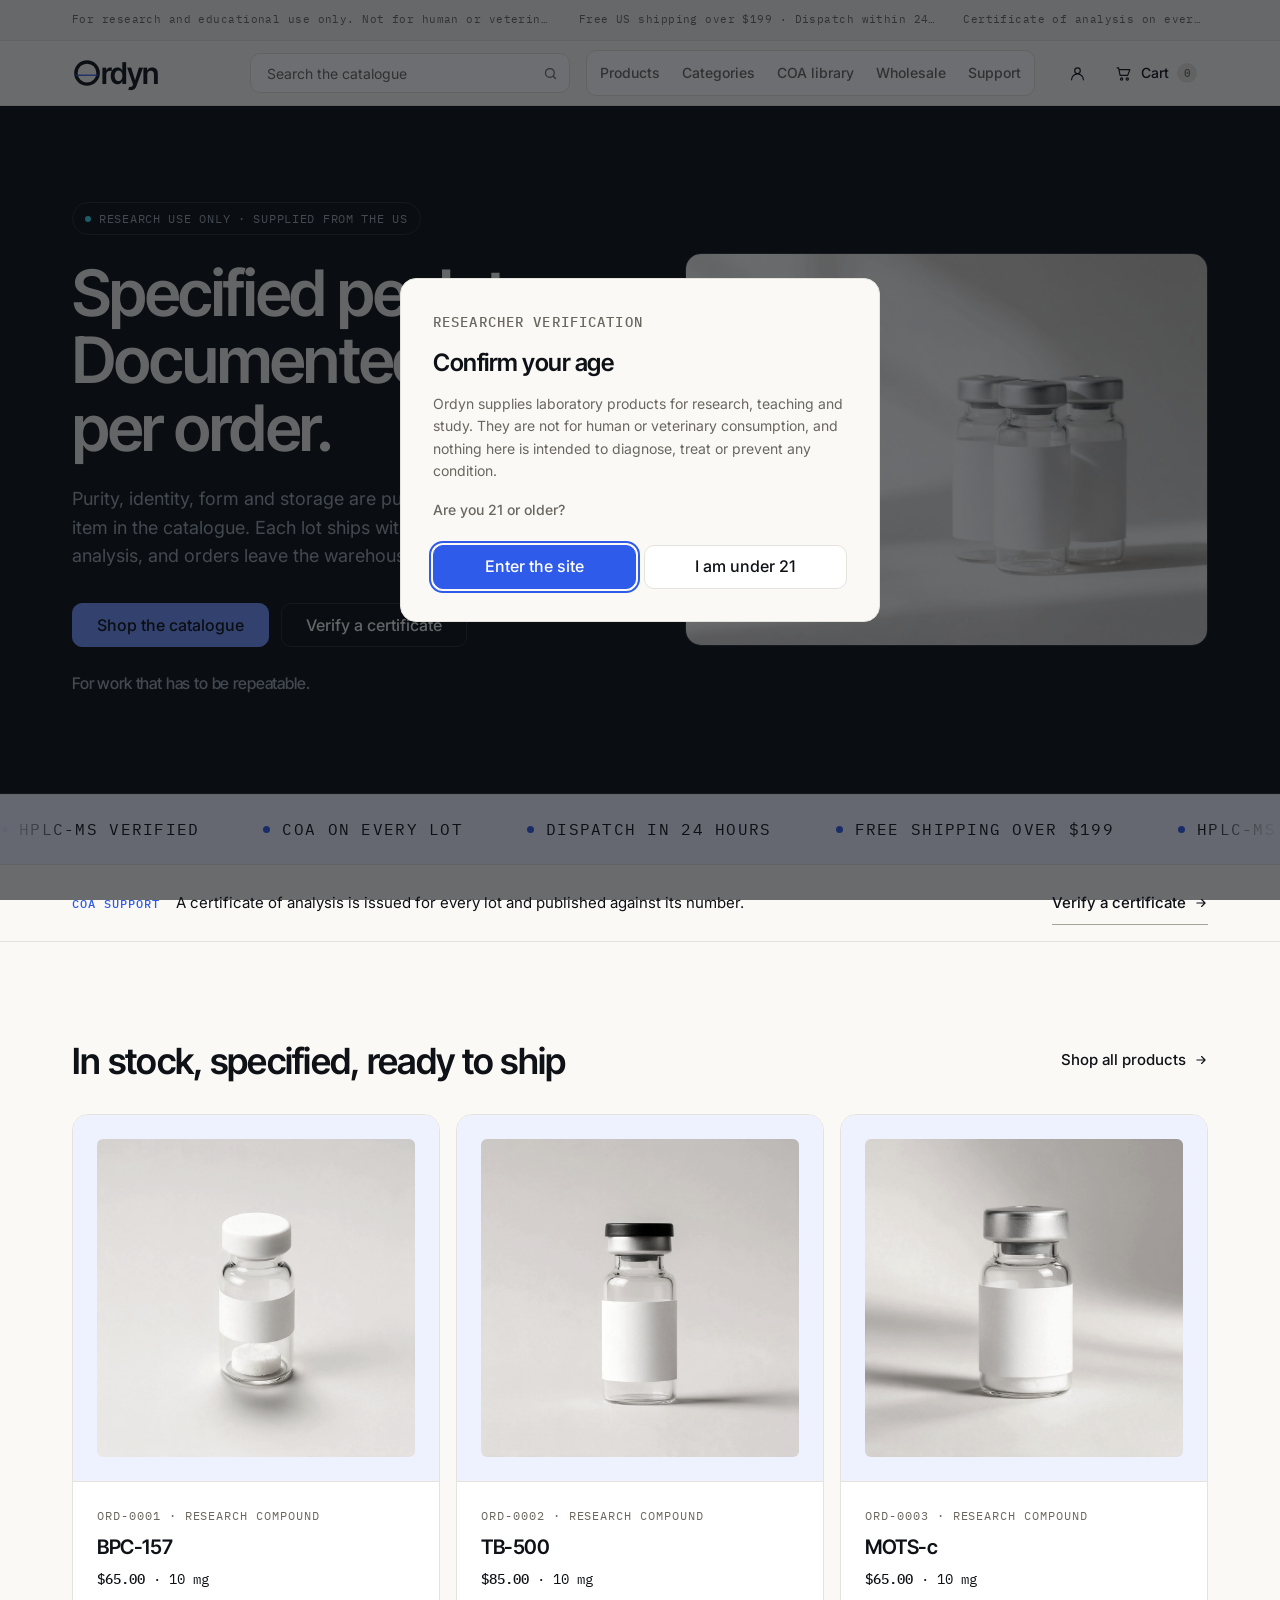
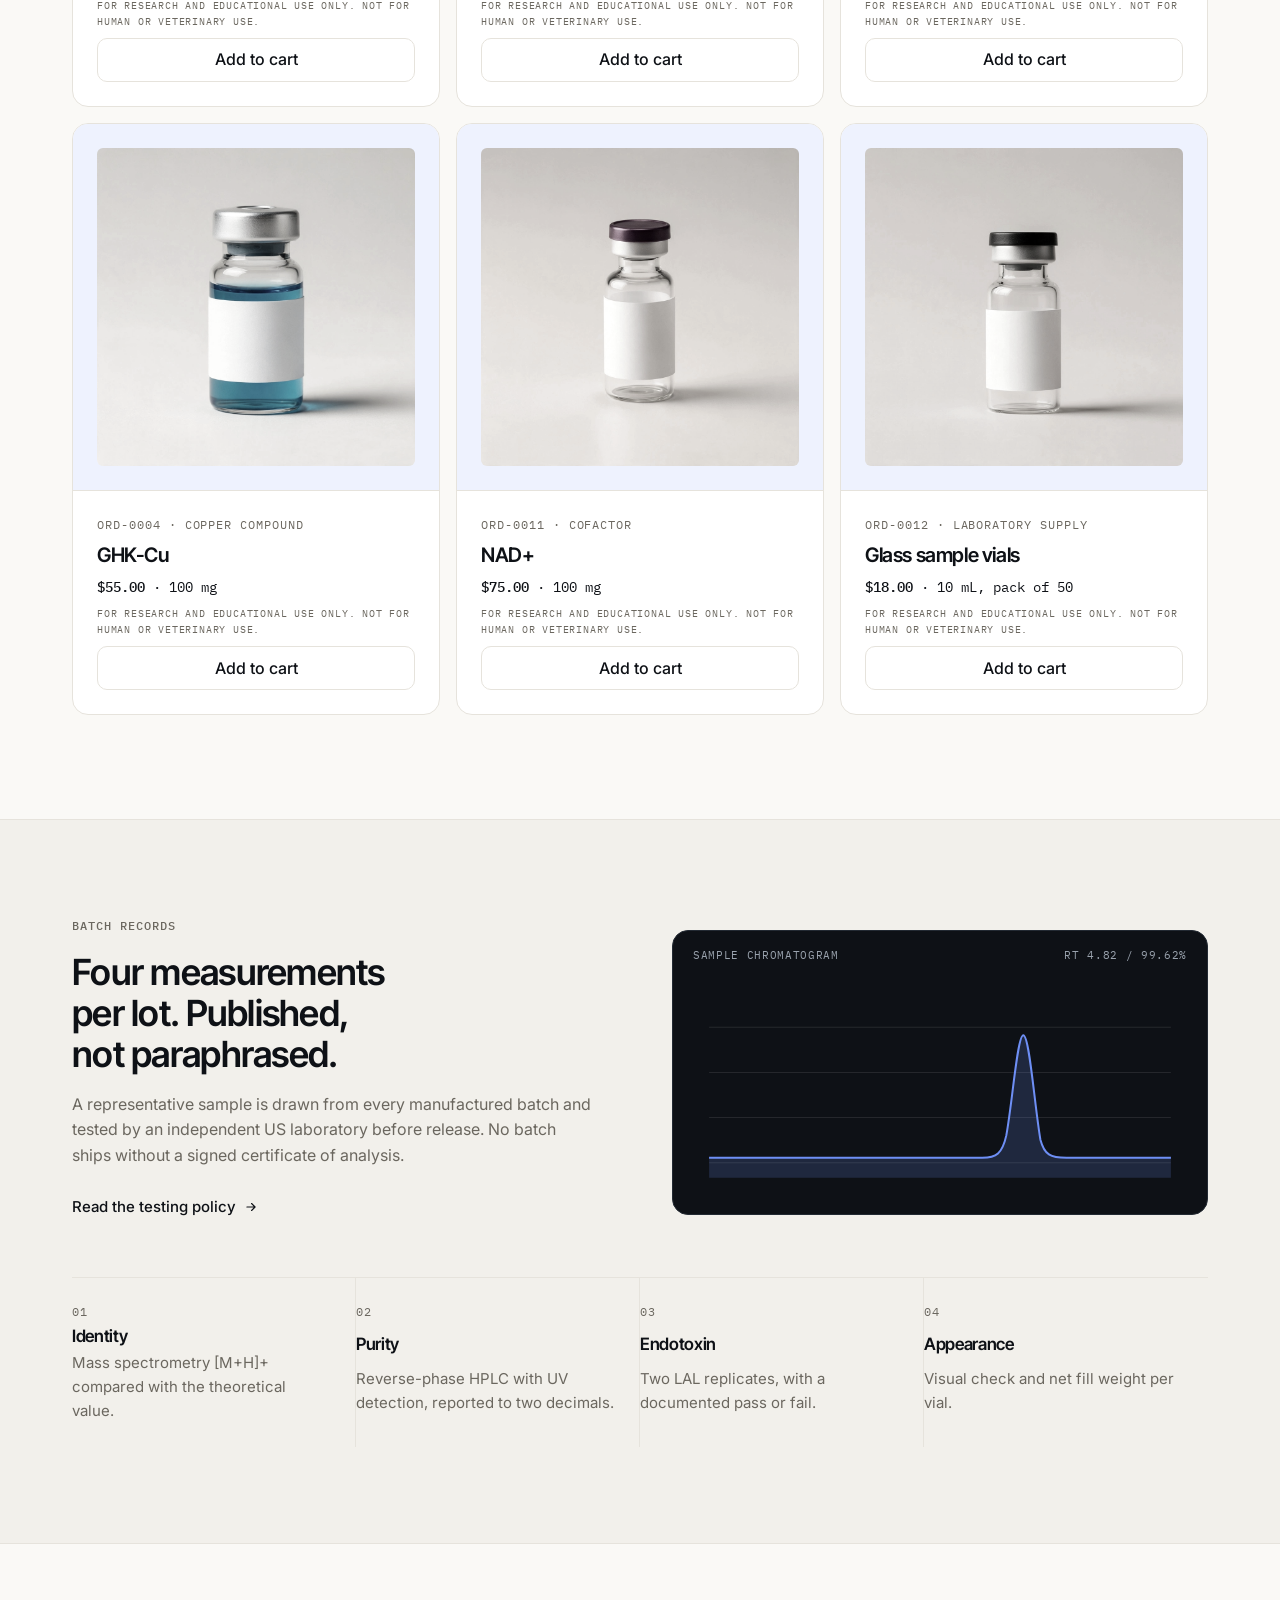
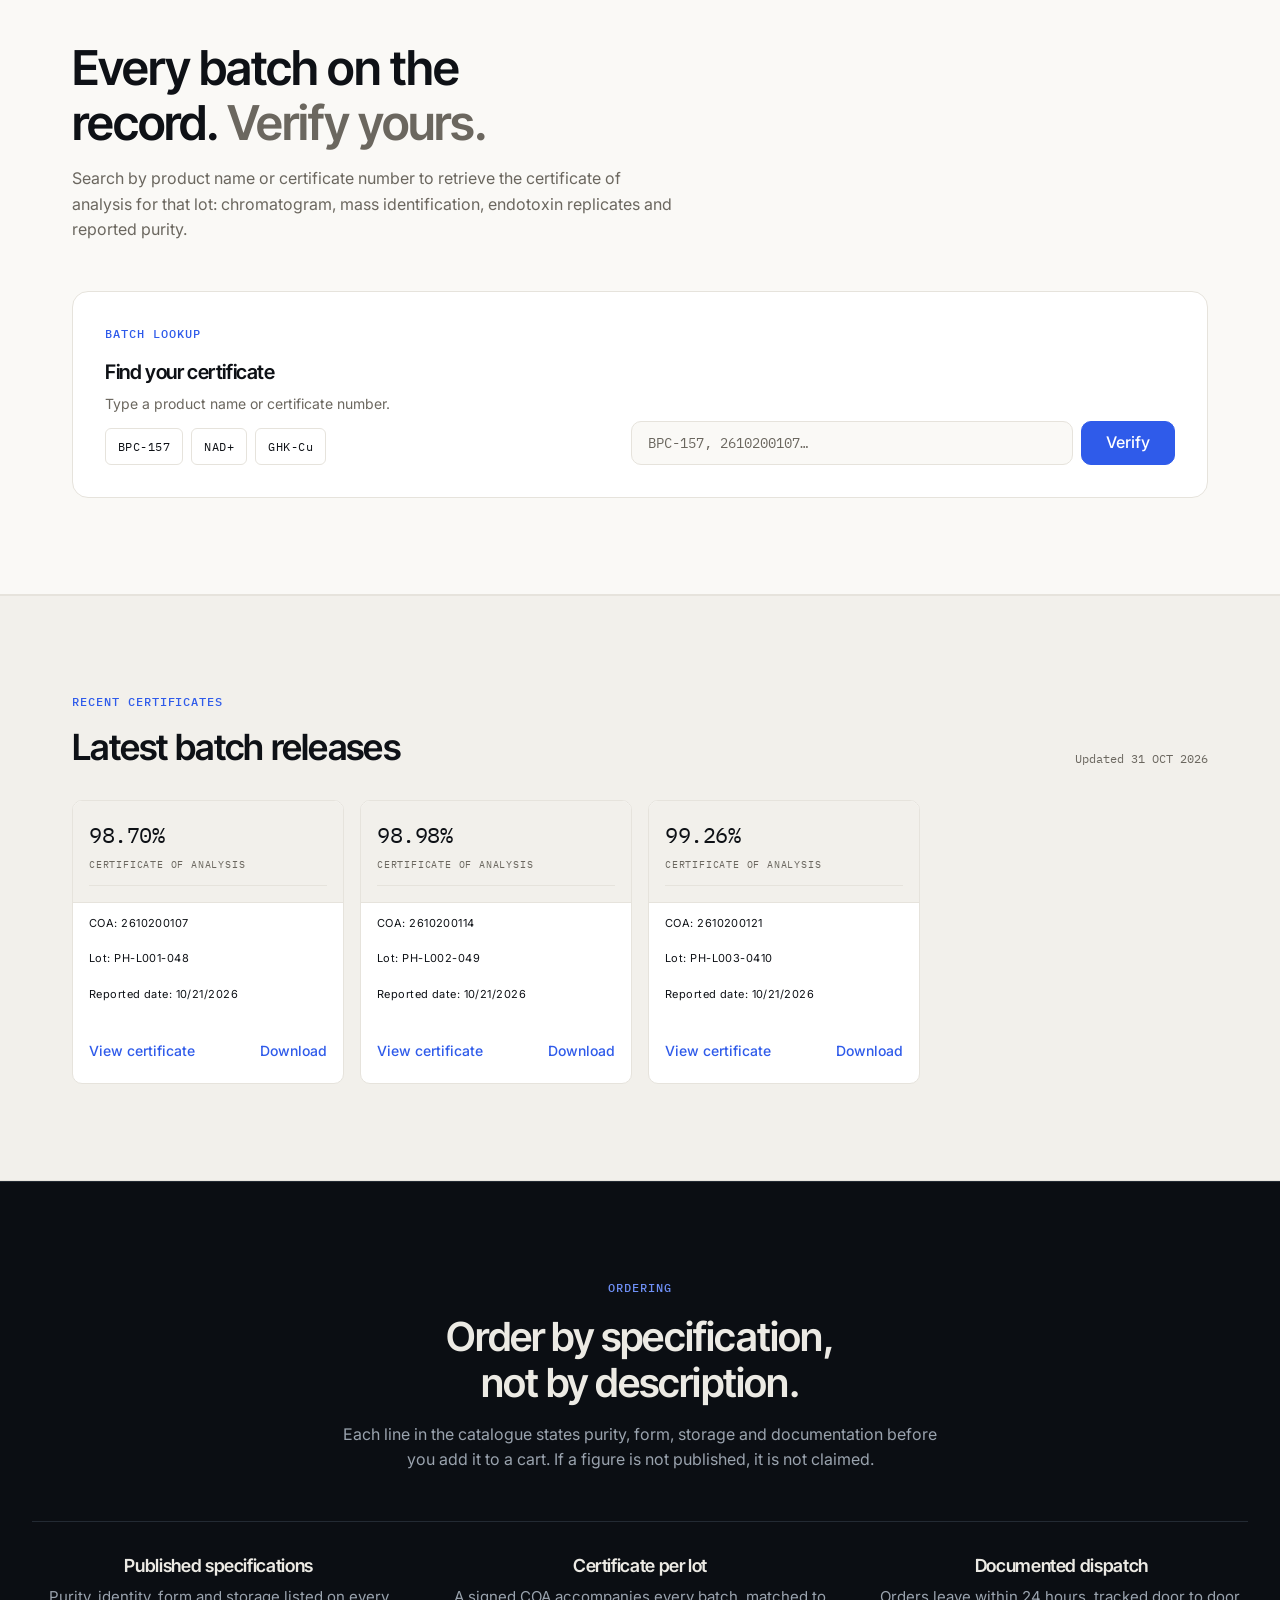
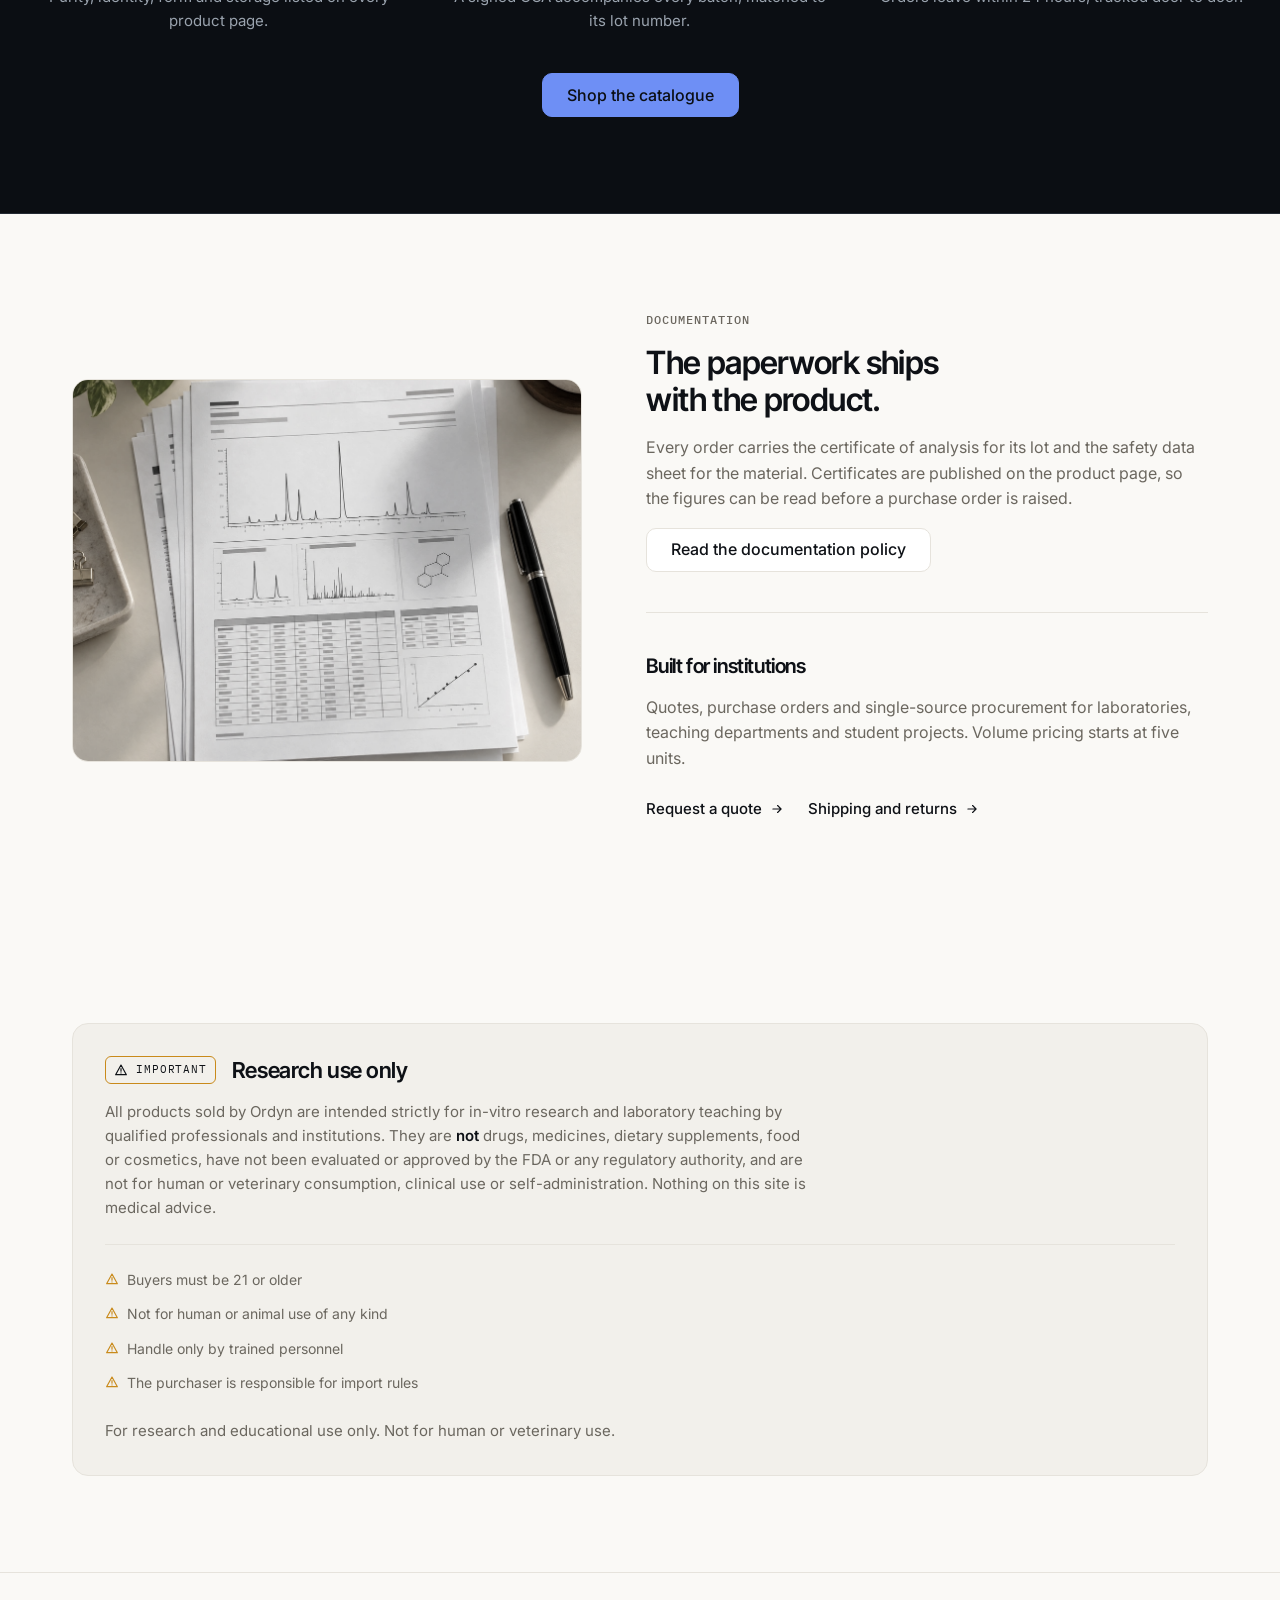
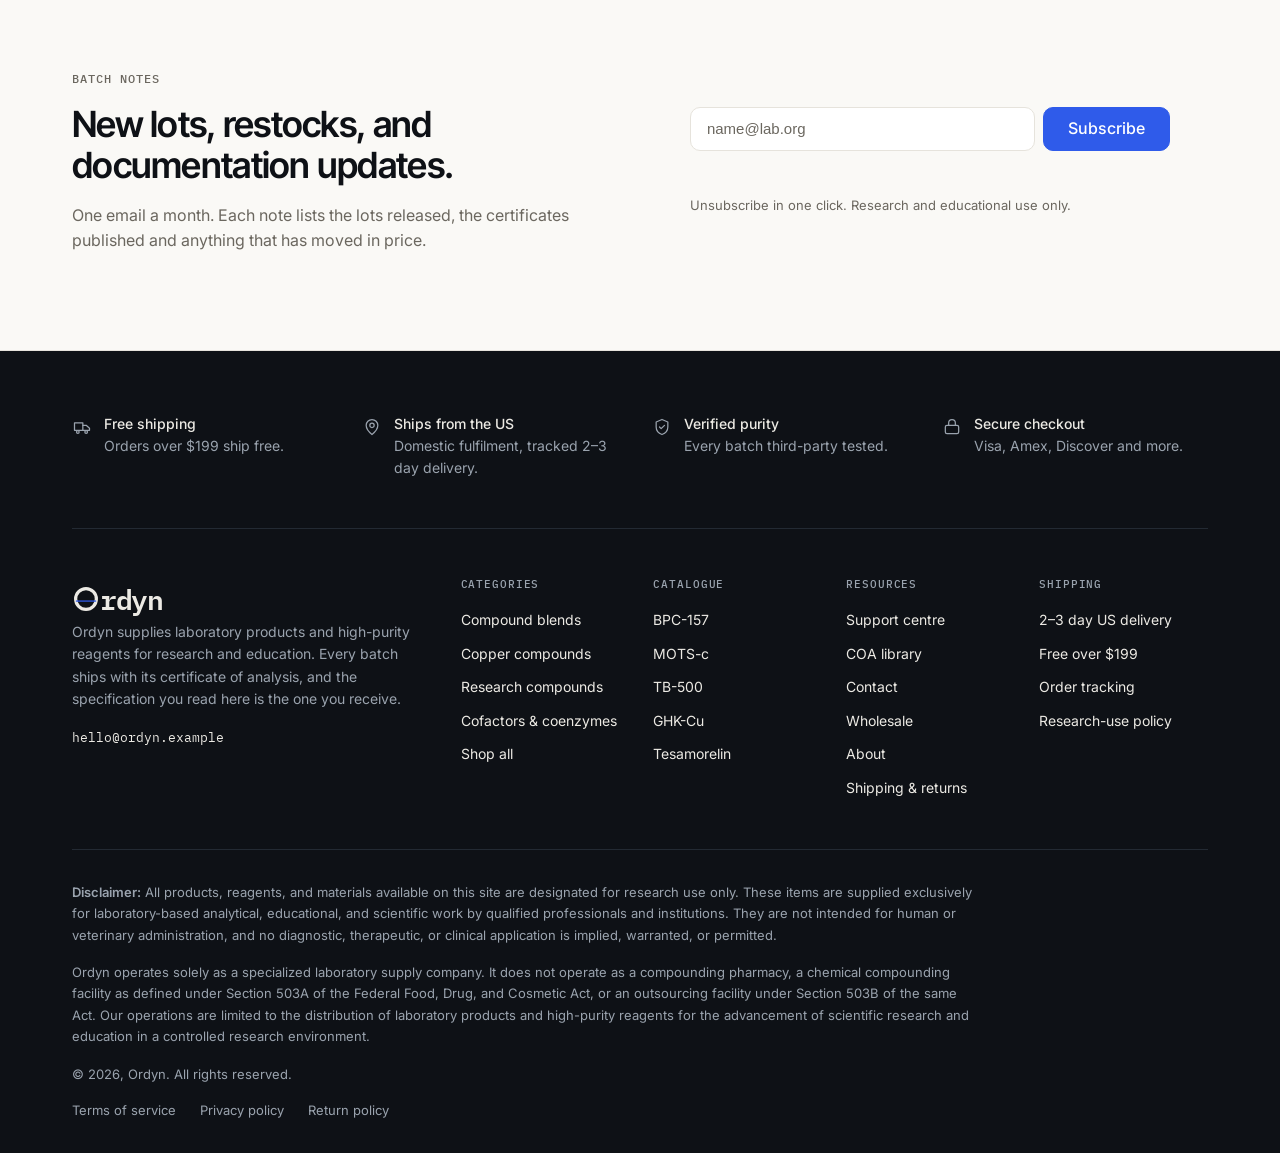
==== commit a71d4970: "nav band beside the cart, moving trust strip, blue tints, wholesale page - header nav is now a tab b" ====
--- a/index.html
+++ b/index.html
@@ -16,7 +16,7 @@
 
   <link rel="preconnect" href="https://fonts.googleapis.com">
   <link rel="preconnect" href="https://fonts.gstatic.com" crossorigin>
-  <link rel="stylesheet" href="styles.css">
+  <link rel="stylesheet" href="styles.css?v=3">
 
   <script type="application/ld+json">
   {
@@ -64,6 +64,15 @@
         </button>
       </form>
 
+      <nav class="nav" aria-label="Main">
+        <div class="wrap nav__inner">
+          <a href="shop.html">Products</a>
+          <a href="shop.html#categories">Categories</a>
+          <a href="faq.html#quality">COA library</a>
+          <a href="wholesale.html">Wholesale</a>
+          <a href="faq.html">Support</a>
+        </div>
+      </nav>
       <div class="header__actions">
         <a class="icon-btn" href="contact.html" aria-label="Account and support">
           <svg width="19" height="19" viewBox="0 0 24 24" fill="none" stroke="currentColor" stroke-width="1.5" stroke-linecap="round" stroke-linejoin="round" aria-hidden="true">
@@ -79,16 +88,6 @@
         </button>
       </div>
     </div>
-
-    <nav class="nav" aria-label="Main">
-      <div class="wrap nav__inner">
-        <a href="shop.html" aria-current="page">Shop compounds</a>
-        <a href="shop.html#categories">Categories</a>
-        <a href="faq.html#quality">COA library</a>
-        <a href="about.html">About</a>
-        <a href="contact.html">Contact</a>
-      </div>
-    </nav>
   </header>
 
   <main id="main">
@@ -97,8 +96,8 @@
       <div class="wrap hero__inner">
         <div class="hero__copy">
           <p class="hero__badge"><span aria-hidden="true"></span>Research use only · Supplied from the US</p>
-          <h1>A catalogue you can check.</h1>
-          <p class="hero__lede">Every product lists purity, form and storage before you add it to a cart. Every lot ships with a certificate of analysis, and orders leave the warehouse within 24 hours.</p>
+          <h1>Specified per lot. Documented per order.</h1>
+          <p class="hero__lede">Purity, identity, form and storage are published for every item in the catalogue. Each lot ships with its certificate of analysis, and orders leave the warehouse within 24 hours.</p>
           <div class="hero__actions">
             <a class="btn btn--solid" href="shop.html">Shop the catalogue</a>
             <a class="btn btn--onDark" href="faq.html#quality">Verify a certificate</a>
@@ -113,12 +112,28 @@
 
     <!-- What is on every order -->
     <div class="trust">
-      <ul class="wrap trust__inner">
-        <li class="trust__item">HPLC-MS verified</li>
-        <li class="trust__item">COA on every lot</li>
-        <li class="trust__item">Dispatch in 24 hours</li>
-        <li class="trust__item">Free shipping over $199</li>
-      </ul>
+      <div class="trust__viewport">
+        <div class="trust__track">
+          <ul class="trust__group">
+            <li class="trust__item">HPLC-MS verified</li>
+            <li class="trust__item">COA on every lot</li>
+            <li class="trust__item">Dispatch in 24 hours</li>
+            <li class="trust__item">Free shipping over $199</li>
+          </ul>
+          <ul class="trust__group" aria-hidden="true">
+            <li class="trust__item">HPLC-MS verified</li>
+            <li class="trust__item">COA on every lot</li>
+            <li class="trust__item">Dispatch in 24 hours</li>
+            <li class="trust__item">Free shipping over $199</li>
+          </ul>
+          <ul class="trust__group" aria-hidden="true">
+            <li class="trust__item">HPLC-MS verified</li>
+            <li class="trust__item">COA on every lot</li>
+            <li class="trust__item">Dispatch in 24 hours</li>
+            <li class="trust__item">Free shipping over $199</li>
+          </ul>
+        </div>
+      </div>
     </div>
 
     <!-- COA support -->
@@ -322,7 +337,7 @@
     </section>
 
     <!-- CTA band -->
-    <section class="band dark-section">
+    <section class="band band--center dark-section">
       <div class="wrap band__inner">
         <p class="kicker">Ordering</p>
         <h2>Order by specification, not by description.</h2>
@@ -341,7 +356,7 @@
             <p>Orders leave within 24 hours, tracked door to door.</p>
           </li>
         </ul>
-        <p style="margin-top:32px"><a class="btn btn--solid" href="shop.html">Shop the catalogue</a></p>
+        <p class="band__cta"><a class="btn btn--solid" href="shop.html">Shop the catalogue</a></p>
       </div>
     </section>
 
@@ -505,6 +520,7 @@
               <li><a href="faq.html">Support centre</a></li>
               <li><a href="faq.html#quality">COA library</a></li>
               <li><a href="contact.html">Contact</a></li>
+              <li><a href="wholesale.html">Wholesale</a></li>
               <li><a href="about.html">About</a></li>
               <li><a href="faq.html#shipping">Shipping &amp; returns</a></li>
             </ul>
@@ -535,7 +551,7 @@
   </footer>
 
   <div class="toast" role="status" aria-live="polite" data-toast></div>
-  <script src="products.js" defer></script>
-  <script src="script.js" defer></script>
+  <script src="products.js?v=3" defer></script>
+  <script src="script.js?v=3" defer></script>
 </body>
 </html>
--- a/styles.css
+++ b/styles.css
@@ -113,6 +113,9 @@
 .proof__grid > *,
 .docs__grid > *,
 .product > *,
+.product__media,
+.product__specs,
+.product__info,
 .two-col > *,
 .method__grid > *,
 .promise__grid > *,
@@ -171,7 +174,7 @@
   font-weight: 500;
   letter-spacing: 0.08em;
   text-transform: uppercase;
-  color: var(--text-muted);
+  color: var(--primary);
   margin: 0 0 16px;
 }
 
@@ -289,8 +292,10 @@
 
 .header__row {
   display: flex;
+  flex-wrap: wrap;
   align-items: center;
   gap: 16px;
+  row-gap: 0;
   min-height: var(--nav-h);
 }
 
@@ -321,7 +326,8 @@
   display: none;
   position: relative;
   align-items: center;
-  flex: 1;
+  flex: 1 1 160px;
+  min-width: 0;
   max-width: 320px;
 }
 .search input {
@@ -410,14 +416,20 @@
   .cart__label { display: inline; }
 }
 
-/* Sub navigation — max five links, 44px strip */
+/* Navigation — a scrolling strip on its own row on narrow screens, and a banded
+   set of tabs sitting inside the header row next to the cart once there is width. */
 .nav {
+  order: 3;
+  flex: 1 0 100%;
+  margin-inline: calc(var(--gutter) * -1);
+  padding-inline: var(--gutter);
   border-top: 1px solid var(--stone-200);
 }
 .nav__inner {
   display: flex;
   align-items: center;
   gap: 8px;
+  padding-inline: 0;
   min-height: 44px;
   overflow-x: auto;
   scrollbar-width: none;
@@ -428,23 +440,45 @@
   padding: 8px 4px;
   font-size: 14px;
   font-weight: 500;
+  white-space: nowrap;
   color: var(--stone-600);
   border-bottom: 1px solid transparent;
-  transition: color var(--dur-fast) var(--ease), border-color var(--dur-fast) var(--ease);
+  transition: color var(--dur-fast) var(--ease), background var(--dur-fast) var(--ease),
+              border-color var(--dur-fast) var(--ease);
 }
 .nav a:hover { color: var(--ink-900); }
 .nav a[aria-current="page"] { color: var(--ink-900); border-color: var(--ink-900); }
 .nav a + a { margin-left: 16px; }
 
-@media (min-width: 768px) {
-  .nav { display: none; }
-  .nav__inner { justify-content: flex-start; }
-}
-
-/* The nav is a second row on small screens and hidden once the header
-   search appears; the five primary links live in the drawer-free header. */
-@media (max-width: 767px) {
-  .header { position: sticky; }
+@media (min-width: 1024px) {
+  .nav {
+    order: 0;
+    flex: 0 0 auto;
+    min-width: 0;
+    margin-inline: 0;
+    padding-inline: 0;
+    margin-right: 4px;
+    border-top: 0;
+  }
+  .nav__inner {
+    width: auto;
+    max-width: none;
+    margin: 0;
+    gap: 2px;
+    min-height: 0;
+    padding: 3px;
+    border: 1px solid var(--stone-200);
+    border-radius: var(--radius-md);
+    background: var(--paper);
+  }
+  .nav a {
+    padding: 8px 10px;
+    border-bottom: 0;
+    border-radius: var(--radius-sm);
+  }
+  .nav a + a { margin-left: 0; }
+  .nav a:hover { background: var(--stone-100); color: var(--ink-900); }
+  .nav a[aria-current="page"] { background: var(--stone-100); color: var(--ink-900); }
 }
 
 /* --------------------------------------------------------------------------
@@ -636,7 +670,7 @@
   gap: 8px 16px;
   padding-block: 16px;
 }
-.utility .kicker { margin: 0; color: var(--text-muted); }
+.utility .kicker { margin: 0; color: var(--primary); }
 .utility__text {
   margin: 0;
   font-size: 15px;
@@ -666,38 +700,63 @@
    Trust strip
    -------------------------------------------------------------------------- */
 
+/* A slow marquee. The track holds three identical groups and slides by exactly
+   one group, so the loop is seamless. Duplicates are hidden from screen readers
+   and the whole thing stops dead under prefers-reduced-motion. */
+
 .trust {
-  background: var(--surface-alt);
-  border-block: 1px solid var(--border);
-}
-.trust__inner {
-  display: grid;
-  gap: 8px;
-  padding-block: 16px;
+  background: var(--blue-50);
+  border-block: 1px solid var(--stone-200);
+}
+.trust__viewport {
+  overflow: hidden;
+  padding-block: 22px;
+  -webkit-mask-image: linear-gradient(90deg, transparent, #000 6%, #000 94%, transparent);
+  mask-image: linear-gradient(90deg, transparent, #000 6%, #000 94%, transparent);
+}
+.trust__track {
+  display: flex;
+  width: max-content;
+  animation: trust-marquee 52s linear infinite;
+}
+.trust__group {
+  display: flex;
+  align-items: center;
+  gap: 64px;
   margin: 0;
+  padding: 0 64px 0 0;
   list-style: none;
-  font-family: var(--font-mono);
-  font-size: 12px;
-  letter-spacing: 0.06em;
+}
+.trust__item {
+  display: flex;
+  align-items: center;
+  gap: 12px;
+  white-space: nowrap;
+  font-family: var(--font-mono);
+  font-size: 16px;
+  letter-spacing: 0.08em;
   text-transform: uppercase;
-  color: var(--text-muted);
-}
-.trust__item { display: flex; align-items: center; gap: 8px; }
+  color: var(--ink-900);
+}
 .trust__item::before {
   content: "";
-  width: 4px; height: 4px;
+  width: 7px; height: 7px;
   border-radius: 50%;
-  background: var(--stone-400);
+  background: var(--blue-600);
+  box-shadow: 0 0 0 3px var(--blue-50);
   flex: none;
 }
-@media (min-width: 768px) {
-  .trust__inner {
-    grid-auto-flow: column;
-    justify-content: center;
-    justify-items: center;
-    gap: 56px;
-  }
-}
+
+/* Runs to the right: the track starts one group back and slides forward to zero,
+   which is the same frame, so the loop has no visible seam. */
+@keyframes trust-marquee {
+  from { transform: translateX(calc(-100% / 3)); }
+  to { transform: translateX(0); }
+}
+
+/* This strip is deliberately not switched off by prefers-reduced-motion: it is a
+   slow, small, non-essential ribbon and it was asked for explicitly. Everything
+   else on the site still honours the setting. */
 
 /* --------------------------------------------------------------------------
    Proof — dark card + tested list
@@ -846,6 +905,12 @@
 .band__grid h3 { font-size: 18px; margin-bottom: 8px; }
 .band__grid p { font-size: 15px; color: var(--text-muted); margin: 0; }
 @media (min-width: 768px) { .band__grid { grid-template-columns: repeat(3, 1fr); gap: 48px; } }
+
+/* Centred variant — the closing CTA band on the home page. */
+.band--center { text-align: center; }
+.band--center h2,
+.band--center .band__lede { margin-inline: auto; }
+.band--center .band__cta { margin: 40px 0 0; }
 
 /* --------------------------------------------------------------------------
    Product card + grid
@@ -932,7 +997,7 @@
 
 .product-card__media {
   position: relative;
-  background: var(--stone-100);
+  background: var(--blue-50);
   padding: 24px;
   border-bottom: 1px solid var(--border);
 }
@@ -1770,10 +1835,30 @@
 .product__media {
   border: 1px solid var(--border);
   border-radius: var(--radius-lg);
-  background: var(--stone-100);
+  background: var(--blue-50);
   padding: 32px;
 }
 .product__media img { width: 100%; aspect-ratio: 1; object-fit: cover; border-radius: var(--radius-md); }
+
+/* The left column: photograph, then the specification table beneath it, so the
+   empty space under the image carries the data instead of blank canvas. */
+.product__left { display: grid; gap: 24px; align-content: start; }
+.product__specs { display: grid; gap: 12px; }
+.specs__title {
+  margin: 0;
+  font-family: var(--font-mono);
+  font-size: 12px;
+  font-weight: 500;
+  letter-spacing: 0.08em;
+  text-transform: uppercase;
+  color: var(--text-muted);
+}
+@media (max-width: 899px) {
+  .product__left { display: contents; }
+  .product__media { order: 1; }
+  .product__info { order: 2; }
+  .product__specs { order: 3; }
+}
 .product__info h1 { margin-bottom: 8px; }
 .product__text { color: var(--text-muted); }
 .product__doc { margin: 16px 0 24px; font-size: 14px; }
@@ -1791,30 +1876,30 @@
 .specs {
   display: grid;
   gap: 0;
-  margin: 32px 0;
+  margin: 0;
   padding: 0;
-  background: var(--ink-900);
-  border: 1px solid #232A33;
+  background: var(--paper);
+  border: 1px solid var(--border);
   border-radius: var(--radius-lg);
   overflow: hidden;
-  color: #ECEAE4;
 }
 .specs > div {
   display: flex;
   justify-content: space-between;
   gap: 16px;
-  padding: 12px 16px;
-  border-bottom: 1px solid #232A33;
-}
+  padding: 14px 18px;
+  border-bottom: 1px solid var(--border);
+}
+.specs > div:nth-child(odd) { background: var(--stone-100); }
 .specs > div:last-child { border-bottom: 0; }
 .specs dt {
   font-family: var(--font-mono);
   font-size: 12px;
-  letter-spacing: 0.06em;
+  letter-spacing: 0.08em;
   text-transform: uppercase;
-  color: #9AA3AE;
-}
-.specs dd { margin: 0; font-family: var(--font-mono); font-size: 13px; text-align: right; }
+  color: var(--text-muted);
+}
+.specs dd { margin: 0; font-family: var(--font-mono); font-size: 13px; color: var(--text); text-align: right; font-variant-numeric: tabular-nums; }
 
 .tiers {
   border: 1px solid var(--border);
@@ -1930,7 +2015,7 @@
   border-bottom: 1px solid var(--border);
   align-items: start;
 }
-.cart-line__media { background: var(--stone-100); border-radius: var(--radius-sm); overflow: hidden; }
+.cart-line__media { background: var(--blue-50); border-radius: var(--radius-sm); overflow: hidden; }
 .cart-line__media img { width: 100%; aspect-ratio: 1; object-fit: cover; }
 .cart-line__meta { min-width: 0; }
 .cart-line__name {
@@ -2375,3 +2460,46 @@
 @media (prefers-reduced-motion: reduce) {
   .reveal { opacity: 1; transform: none; }
 }
+
+/* --------------------------------------------------------------------------
+   Wholesale — volume terms
+   -------------------------------------------------------------------------- */
+
+.tier-cards {
+  display: grid;
+  gap: 16px;
+  margin: 0 0 32px;
+  padding: 0;
+  list-style: none;
+}
+.tier-card {
+  border: 1px solid var(--border);
+  border-radius: var(--radius-lg);
+  background: var(--surface);
+  padding: 24px;
+}
+.tier-card__rate {
+  display: block;
+  font-family: var(--font-mono);
+  font-size: 28px;
+  font-weight: 500;
+  letter-spacing: -0.01em;
+  color: var(--ink-900);
+  margin-bottom: 4px;
+}
+.tier-card__band {
+  display: block;
+  font-family: var(--font-mono);
+  font-size: 12px;
+  letter-spacing: 0.08em;
+  text-transform: uppercase;
+  color: var(--text-muted);
+  margin-bottom: 12px;
+}
+.tier-card p { font-size: 15px; color: var(--text-muted); margin: 0; }
+@media (min-width: 768px) { .tier-cards { grid-template-columns: repeat(3, 1fr); } }
+
+/* The cards are list items inside .prose, so the prose bullet styling has to be
+   neutralised inside them. */
+.prose .tier-cards li { padding-left: 0; margin-bottom: 0; }
+.prose .tier-cards li::before { content: none; }
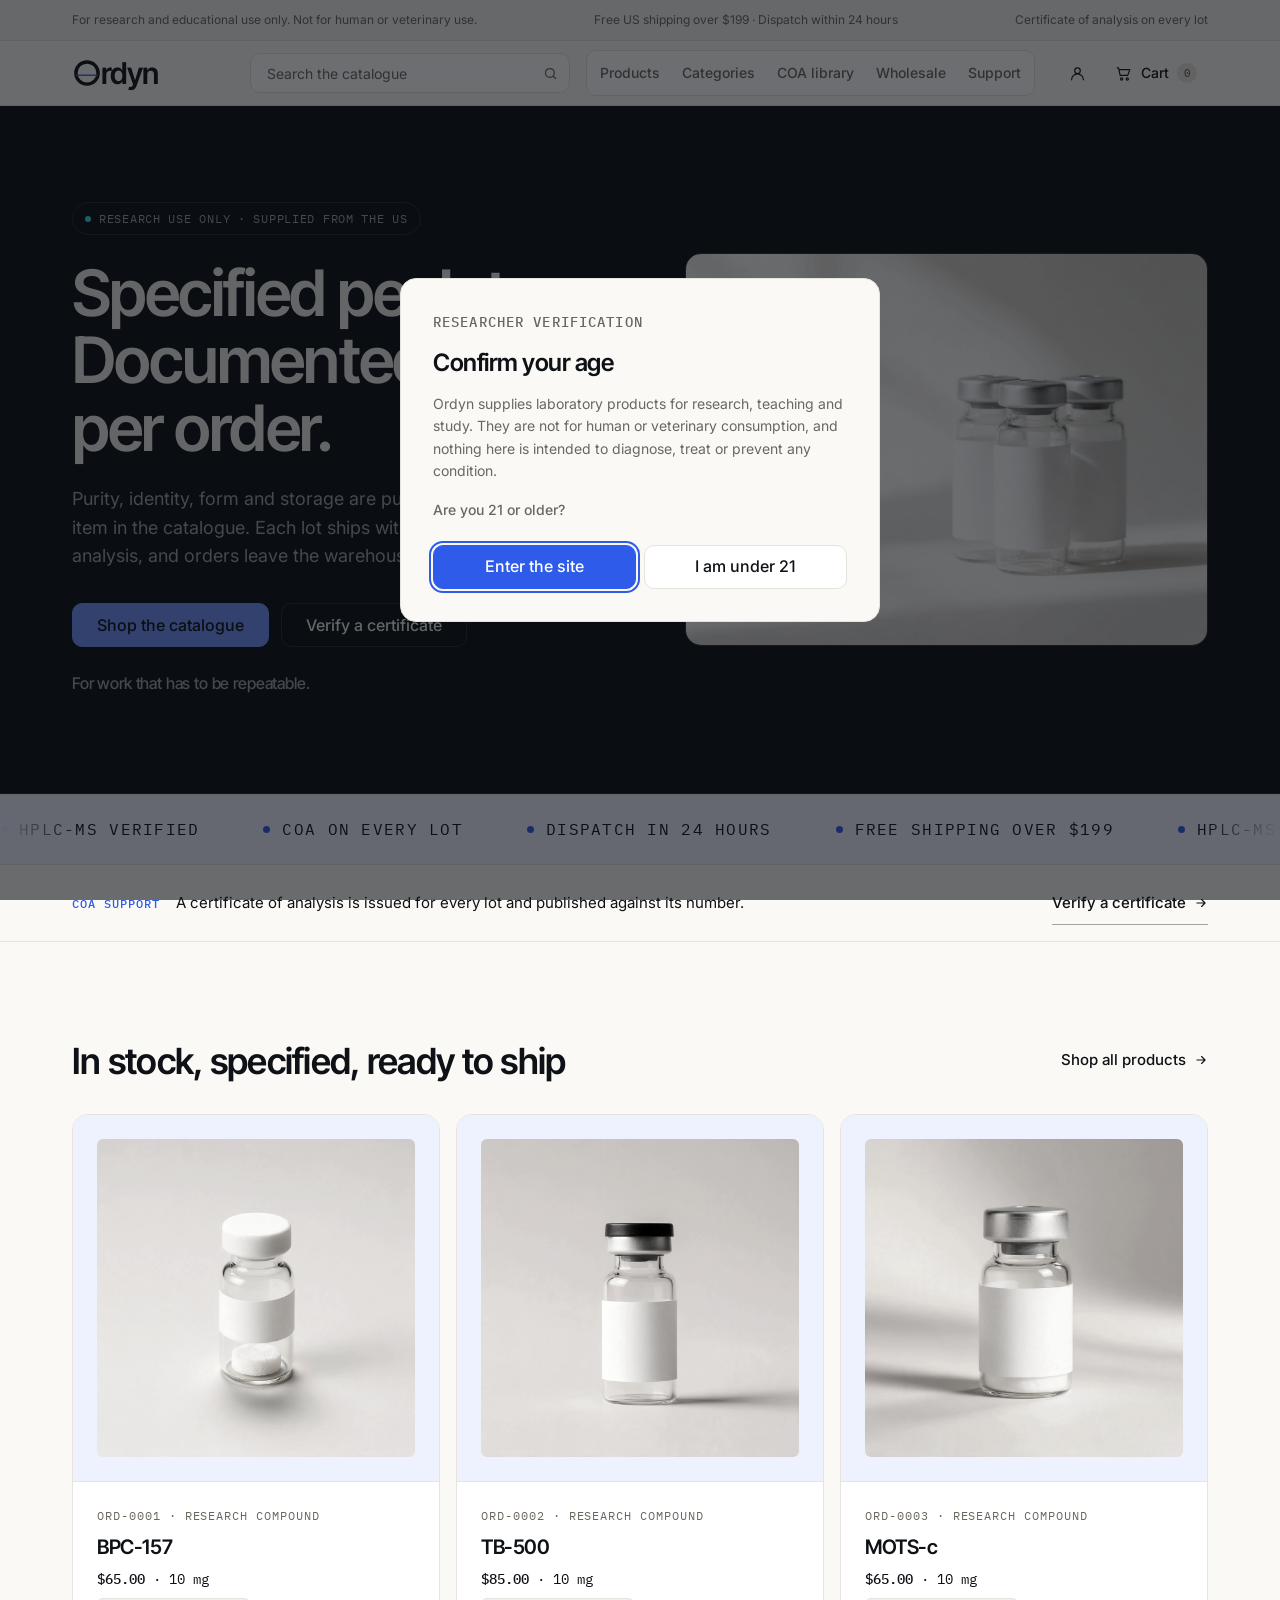
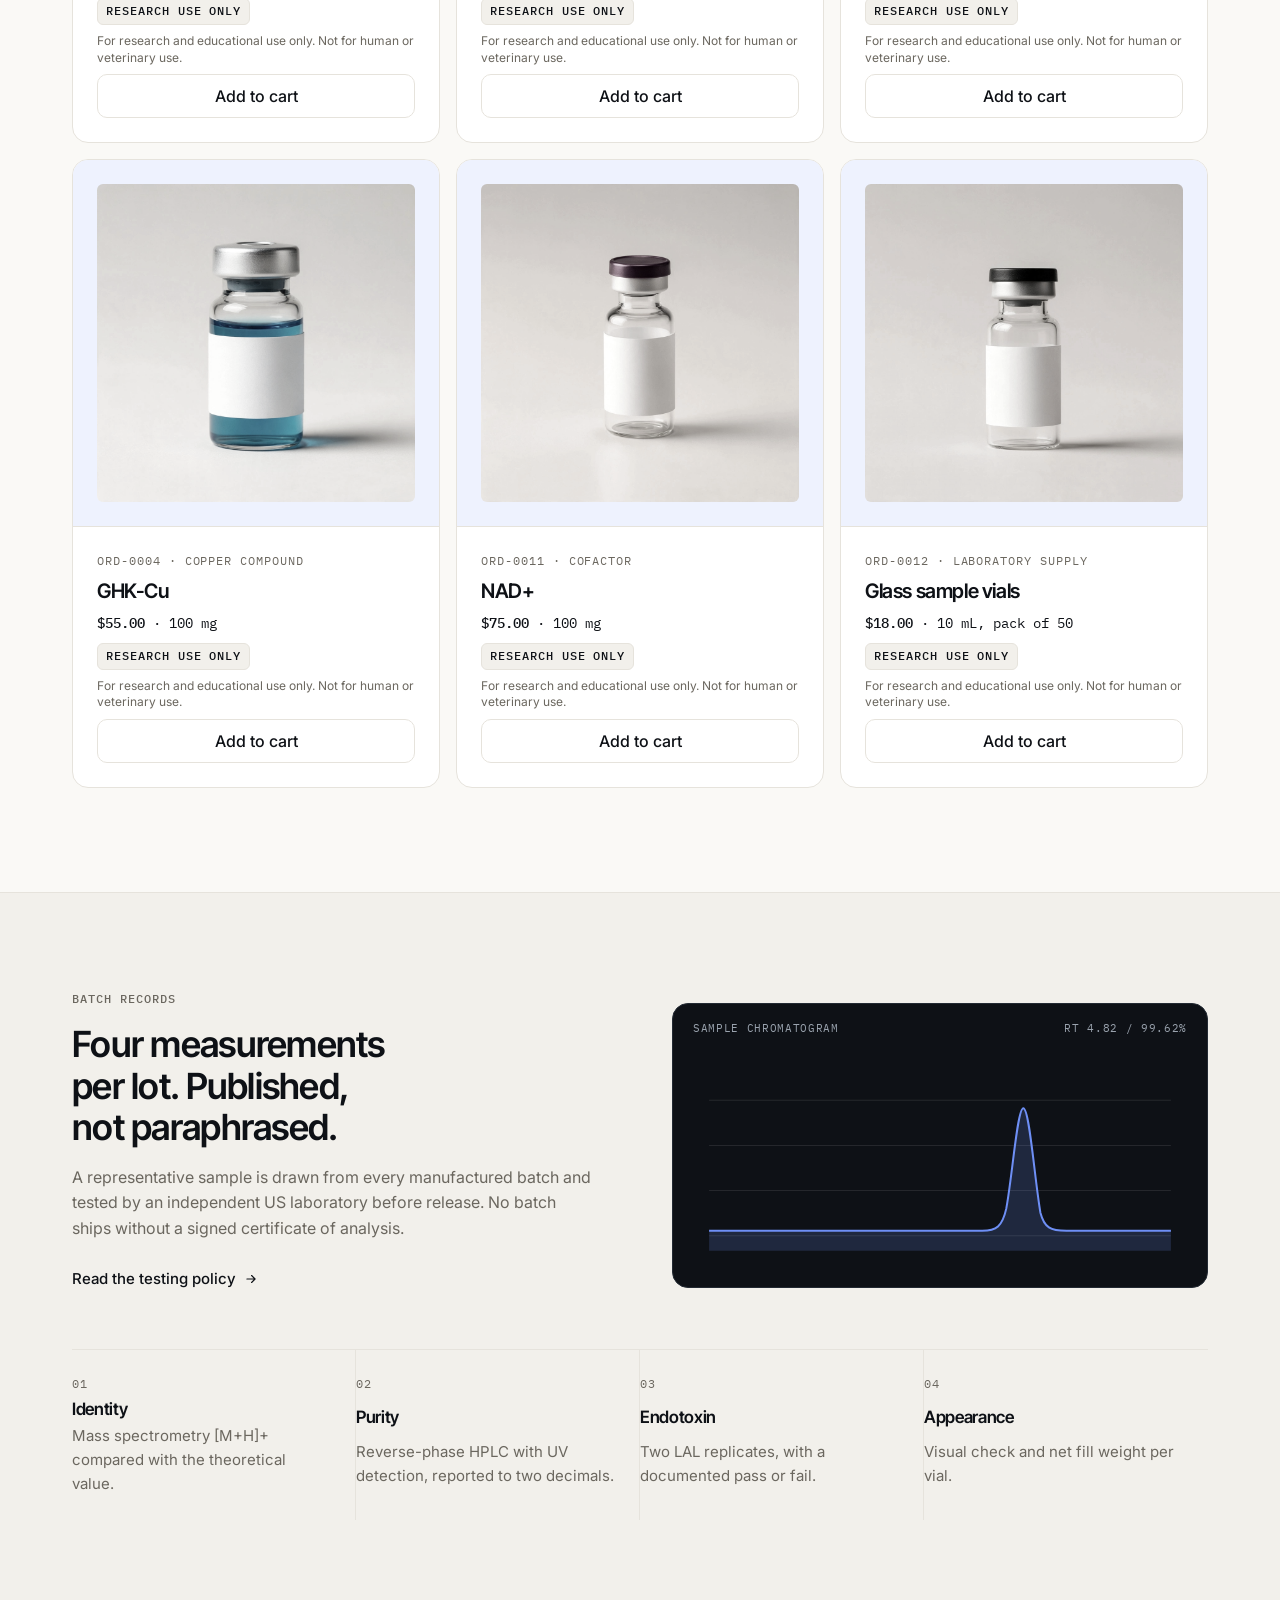
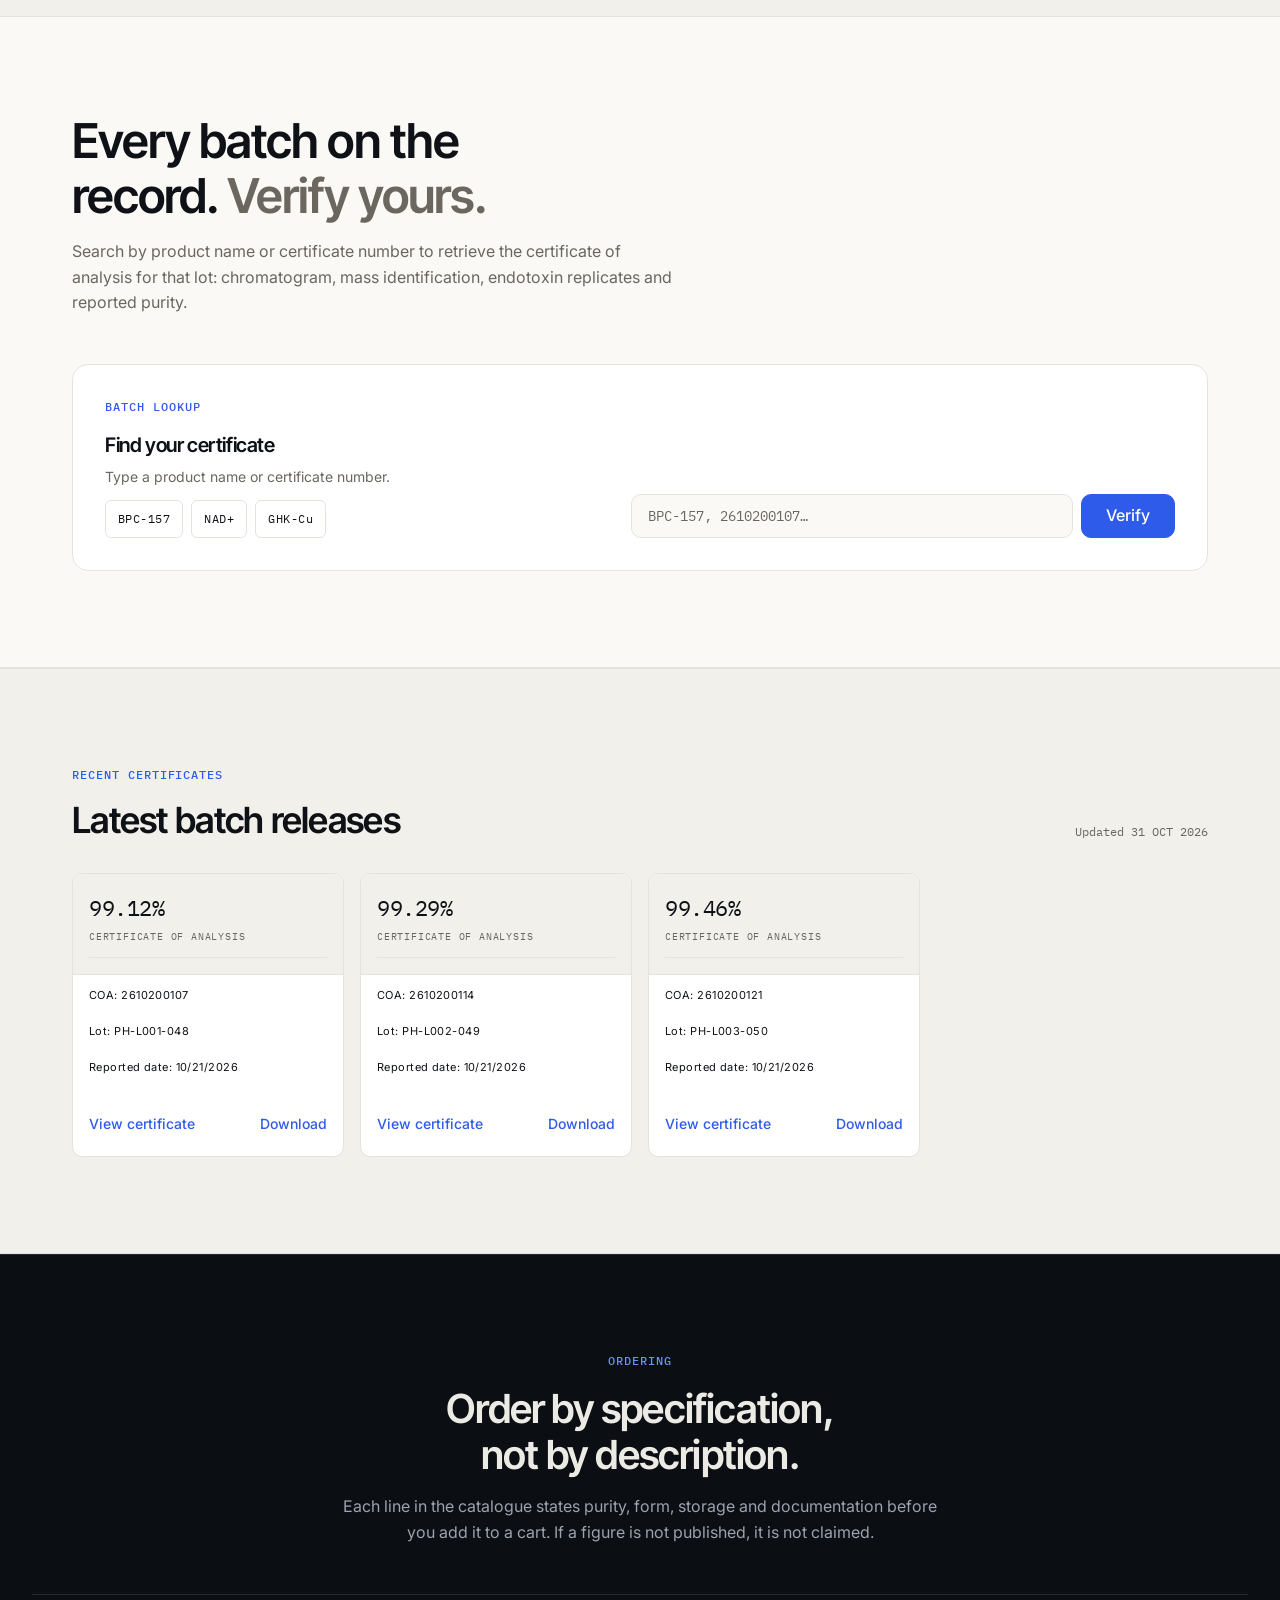
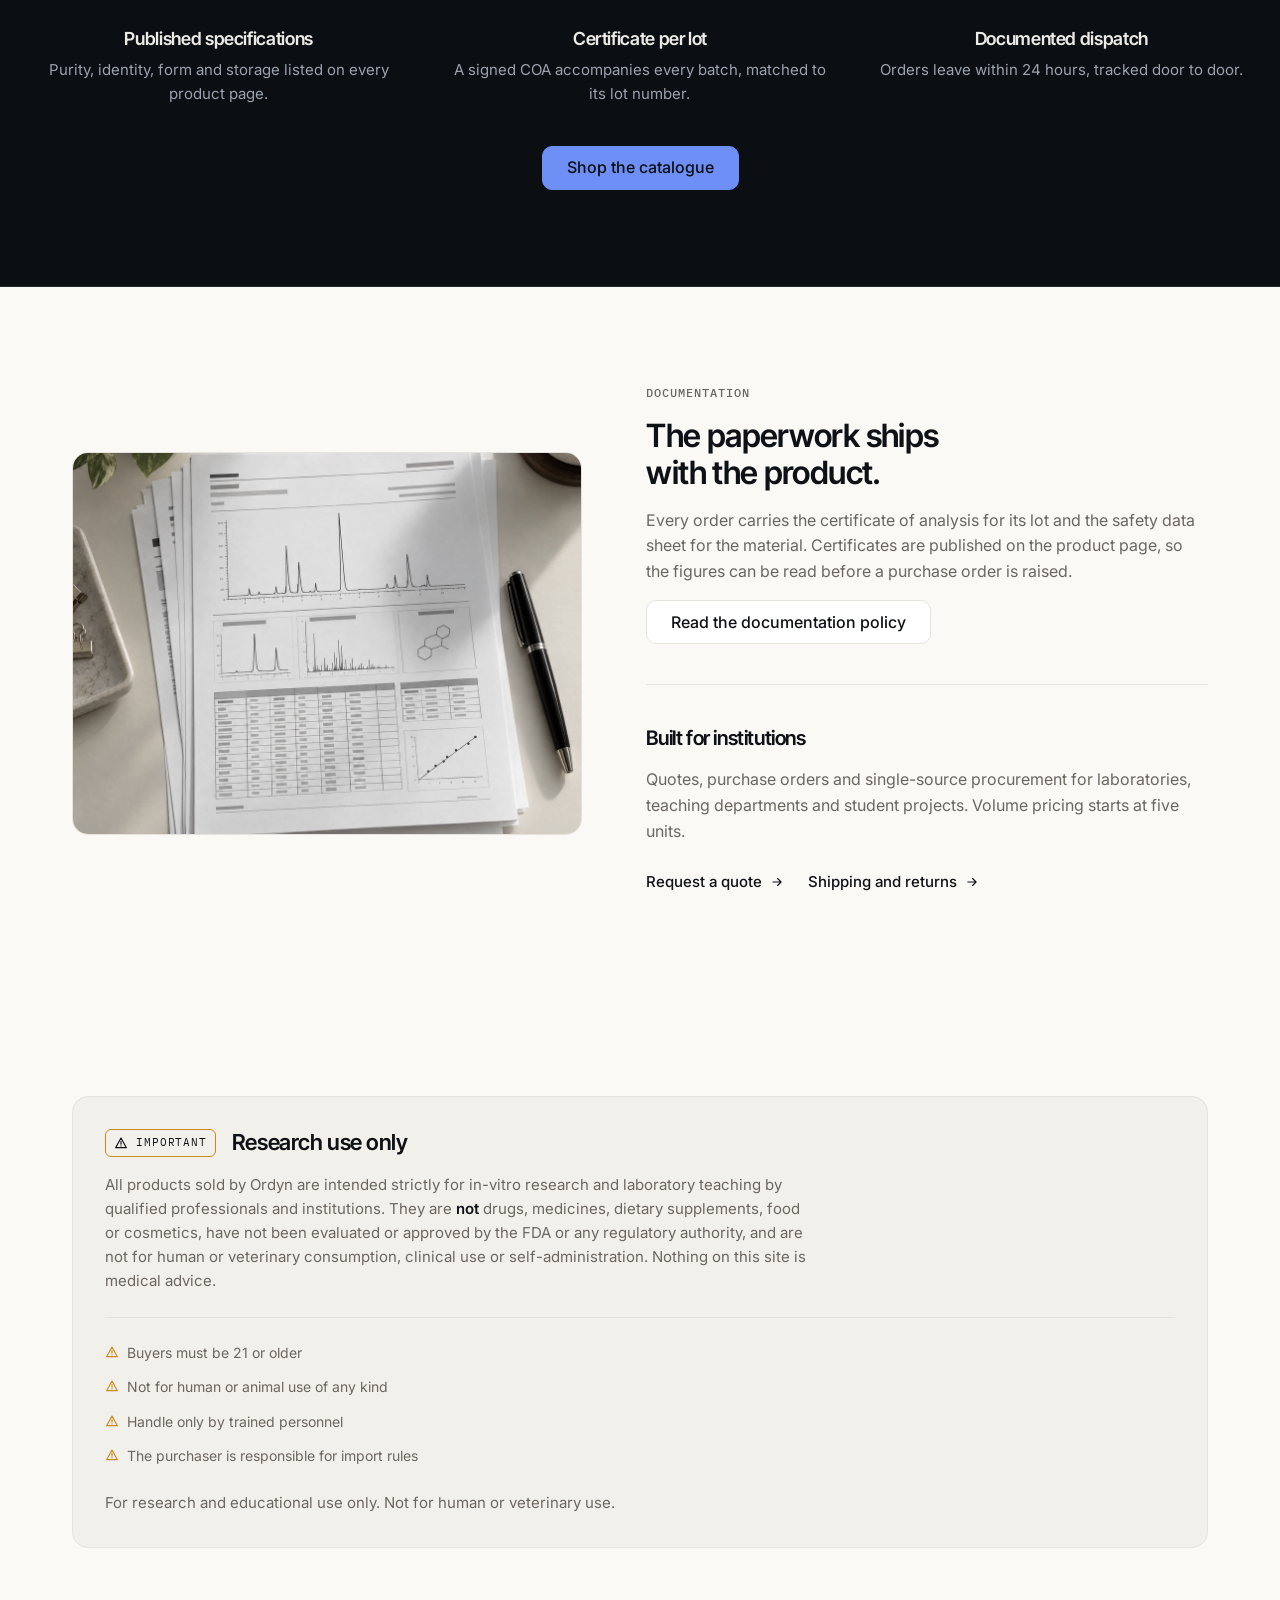
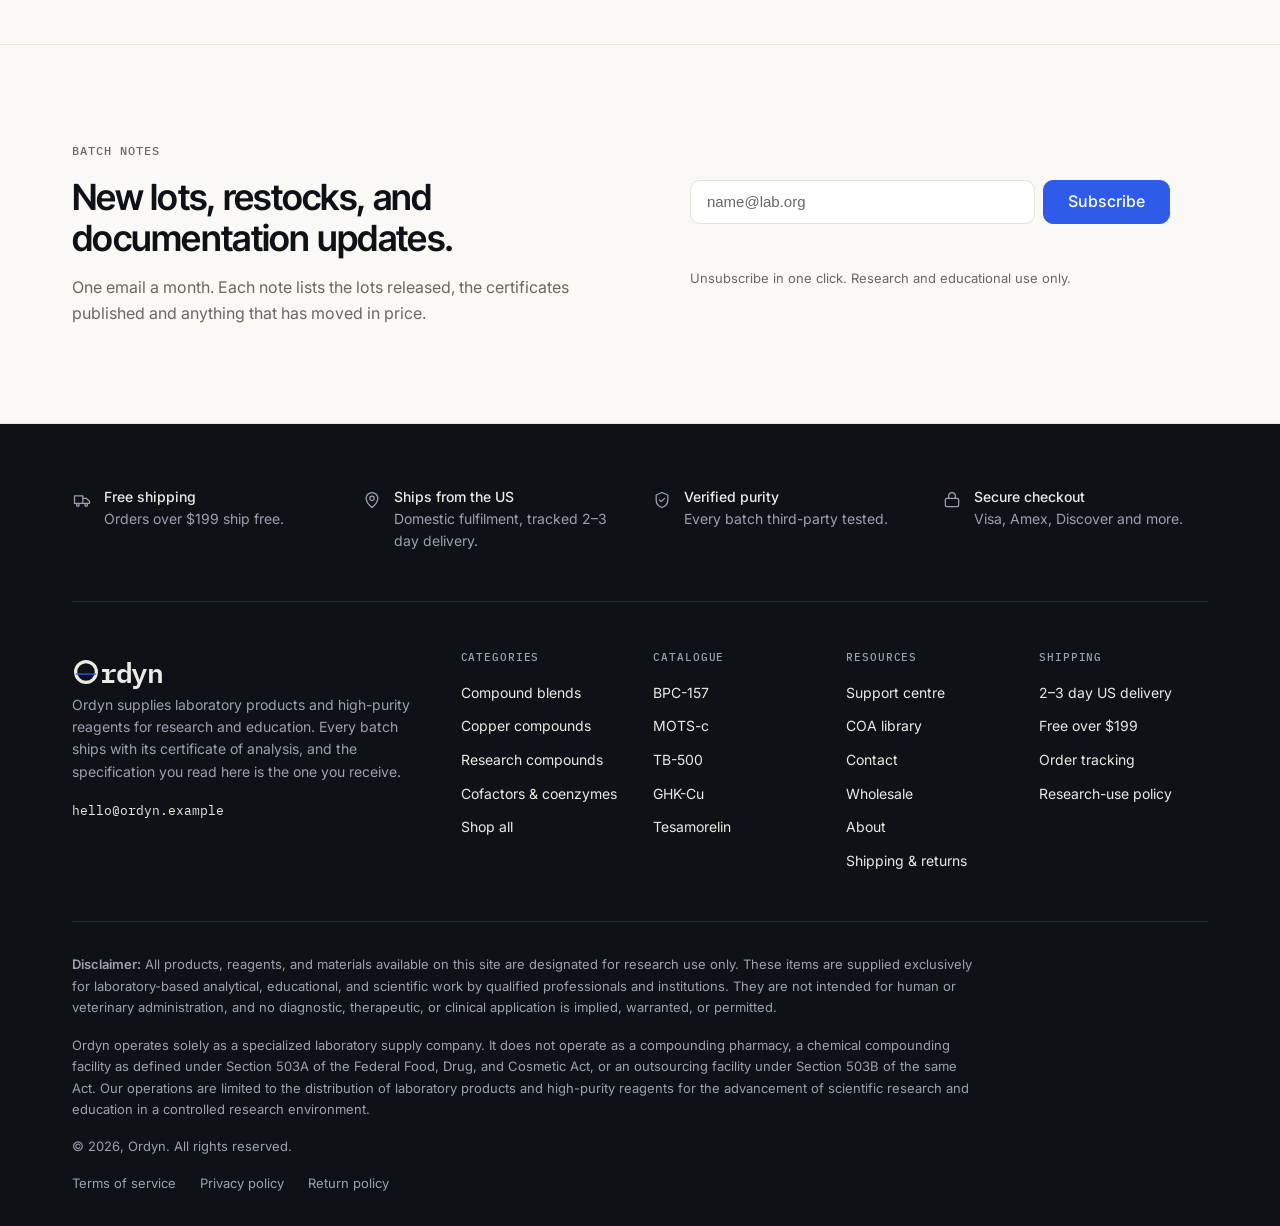
==== commit 827cbdf9: "brand audit must-fixes: full research-use line, RUO badge, one wording - top bar: research-use line " ====
--- a/index.html
+++ b/index.html
@@ -16,7 +16,7 @@
 
   <link rel="preconnect" href="https://fonts.googleapis.com">
   <link rel="preconnect" href="https://fonts.gstatic.com" crossorigin>
-  <link rel="stylesheet" href="styles.css?v=3">
+  <link rel="stylesheet" href="styles.css?v=4">
 
   <script type="application/ld+json">
   {
@@ -170,6 +170,7 @@
               <p class="product-card__cat">ORD-0001 · Research compound</p>
               <h3 class="product-card__name"><a href="product.html?id=1">BPC-157</a></h3>
               <p class="product-card__price"><strong>$65.00</strong> · 10 mg</p>
+              <p class="ruo-badge">Research use only</p>
               <p class="product-card__ruo">For research and educational use only. Not for human or veterinary use.</p>
               <button class="btn btn--outline" type="button" data-add-to-cart data-id="1">Add to cart</button>
             </div>
@@ -182,6 +183,7 @@
               <p class="product-card__cat">ORD-0002 · Research compound</p>
               <h3 class="product-card__name"><a href="product.html?id=2">TB-500</a></h3>
               <p class="product-card__price"><strong>$85.00</strong> · 10 mg</p>
+              <p class="ruo-badge">Research use only</p>
               <p class="product-card__ruo">For research and educational use only. Not for human or veterinary use.</p>
               <button class="btn btn--outline" type="button" data-add-to-cart data-id="2">Add to cart</button>
             </div>
@@ -194,6 +196,7 @@
               <p class="product-card__cat">ORD-0003 · Research compound</p>
               <h3 class="product-card__name"><a href="product.html?id=3">MOTS-c</a></h3>
               <p class="product-card__price"><strong>$65.00</strong> · 10 mg</p>
+              <p class="ruo-badge">Research use only</p>
               <p class="product-card__ruo">For research and educational use only. Not for human or veterinary use.</p>
               <button class="btn btn--outline" type="button" data-add-to-cart data-id="3">Add to cart</button>
             </div>
@@ -206,6 +209,7 @@
               <p class="product-card__cat">ORD-0004 · Copper compound</p>
               <h3 class="product-card__name"><a href="product.html?id=4">GHK-Cu</a></h3>
               <p class="product-card__price"><strong>$55.00</strong> · 100 mg</p>
+              <p class="ruo-badge">Research use only</p>
               <p class="product-card__ruo">For research and educational use only. Not for human or veterinary use.</p>
               <button class="btn btn--outline" type="button" data-add-to-cart data-id="4">Add to cart</button>
             </div>
@@ -218,6 +222,7 @@
               <p class="product-card__cat">ORD-0011 · Cofactor</p>
               <h3 class="product-card__name"><a href="product.html?id=11">NAD+</a></h3>
               <p class="product-card__price"><strong>$75.00</strong> · 100 mg</p>
+              <p class="ruo-badge">Research use only</p>
               <p class="product-card__ruo">For research and educational use only. Not for human or veterinary use.</p>
               <button class="btn btn--outline" type="button" data-add-to-cart data-id="11">Add to cart</button>
             </div>
@@ -230,6 +235,7 @@
               <p class="product-card__cat">ORD-0012 · Laboratory supply</p>
               <h3 class="product-card__name"><a href="product.html?id=12">Glass sample vials</a></h3>
               <p class="product-card__price"><strong>$18.00</strong> · 10 mL, pack of 50</p>
+              <p class="ruo-badge">Research use only</p>
               <p class="product-card__ruo">For research and educational use only. Not for human or veterinary use.</p>
               <button class="btn btn--outline" type="button" data-add-to-cart data-id="12">Add to cart</button>
             </div>
@@ -551,7 +557,7 @@
   </footer>
 
   <div class="toast" role="status" aria-live="polite" data-toast></div>
-  <script src="products.js?v=3" defer></script>
-  <script src="script.js?v=3" defer></script>
+  <script src="products.js?v=4" defer></script>
+  <script src="script.js?v=4" defer></script>
 </body>
 </html>
--- a/styles.css
+++ b/styles.css
@@ -246,12 +246,14 @@
    Top bar + header
    -------------------------------------------------------------------------- */
 
+/* Sentences, so set in the body face (mono is for data). The research-use line
+   is compliance copy: it never shrinks or truncates; the other two give way. */
 .topbar {
   background: var(--stone-100);
   border-bottom: 1px solid var(--stone-200);
-  font-family: var(--font-mono);
-  font-size: 11px;
-  letter-spacing: 0.04em;
+  font-family: var(--font-body);
+  font-size: 12px;
+  line-height: 1.4;
   color: var(--stone-600);
 }
 .topbar__inner {
@@ -270,13 +272,18 @@
   overflow: hidden;
   text-overflow: ellipsis;
 }
+.topbar .topbar__rating {
+  flex-shrink: 0;
+  white-space: normal;
+  overflow: visible;
+}
 .topbar__ship { display: none; }
 .topbar__note { display: none; }
 
 @media (min-width: 768px) {
   .topbar__ship { display: block; }
 }
-@media (min-width: 1024px) {
+@media (min-width: 1280px) {
   .topbar__note { display: block; }
 }
 
@@ -1071,12 +1078,29 @@
 }
 .product-card__price strong { font-weight: 500; }
 
+/* Brand guide A5: every product carries the badge and, beside the price, the
+   research-use sentence. The badge is the only uppercase compliance element. */
+.ruo-badge {
+  align-self: flex-start;
+  margin: 0;
+  padding: 4px 8px;
+  border: 1px solid var(--border);
+  border-radius: var(--radius-sm);
+  background: var(--surface-alt);
+  font-family: var(--font-mono);
+  font-size: 12px;
+  font-weight: 500;
+  line-height: 1.4;
+  letter-spacing: 0.08em;
+  text-transform: uppercase;
+  color: var(--text);
+}
+
 .product-card__ruo {
   margin: 0;
-  font-family: var(--font-mono);
-  font-size: 10px;
-  letter-spacing: 0.08em;
-  text-transform: uppercase;
+  font-family: var(--font-body);
+  font-size: 12px;
+  line-height: 1.4;
   color: var(--text-muted);
 }
 
@@ -1816,10 +1840,7 @@
 }
 .cat-intro p { color: var(--text-muted); font-size: 15px; }
 .cat-intro__note {
-  font-family: var(--font-mono) !important;
   font-size: 12px !important;
-  letter-spacing: 0.06em;
-  text-transform: uppercase;
   color: var(--text-muted) !important;
 }
 
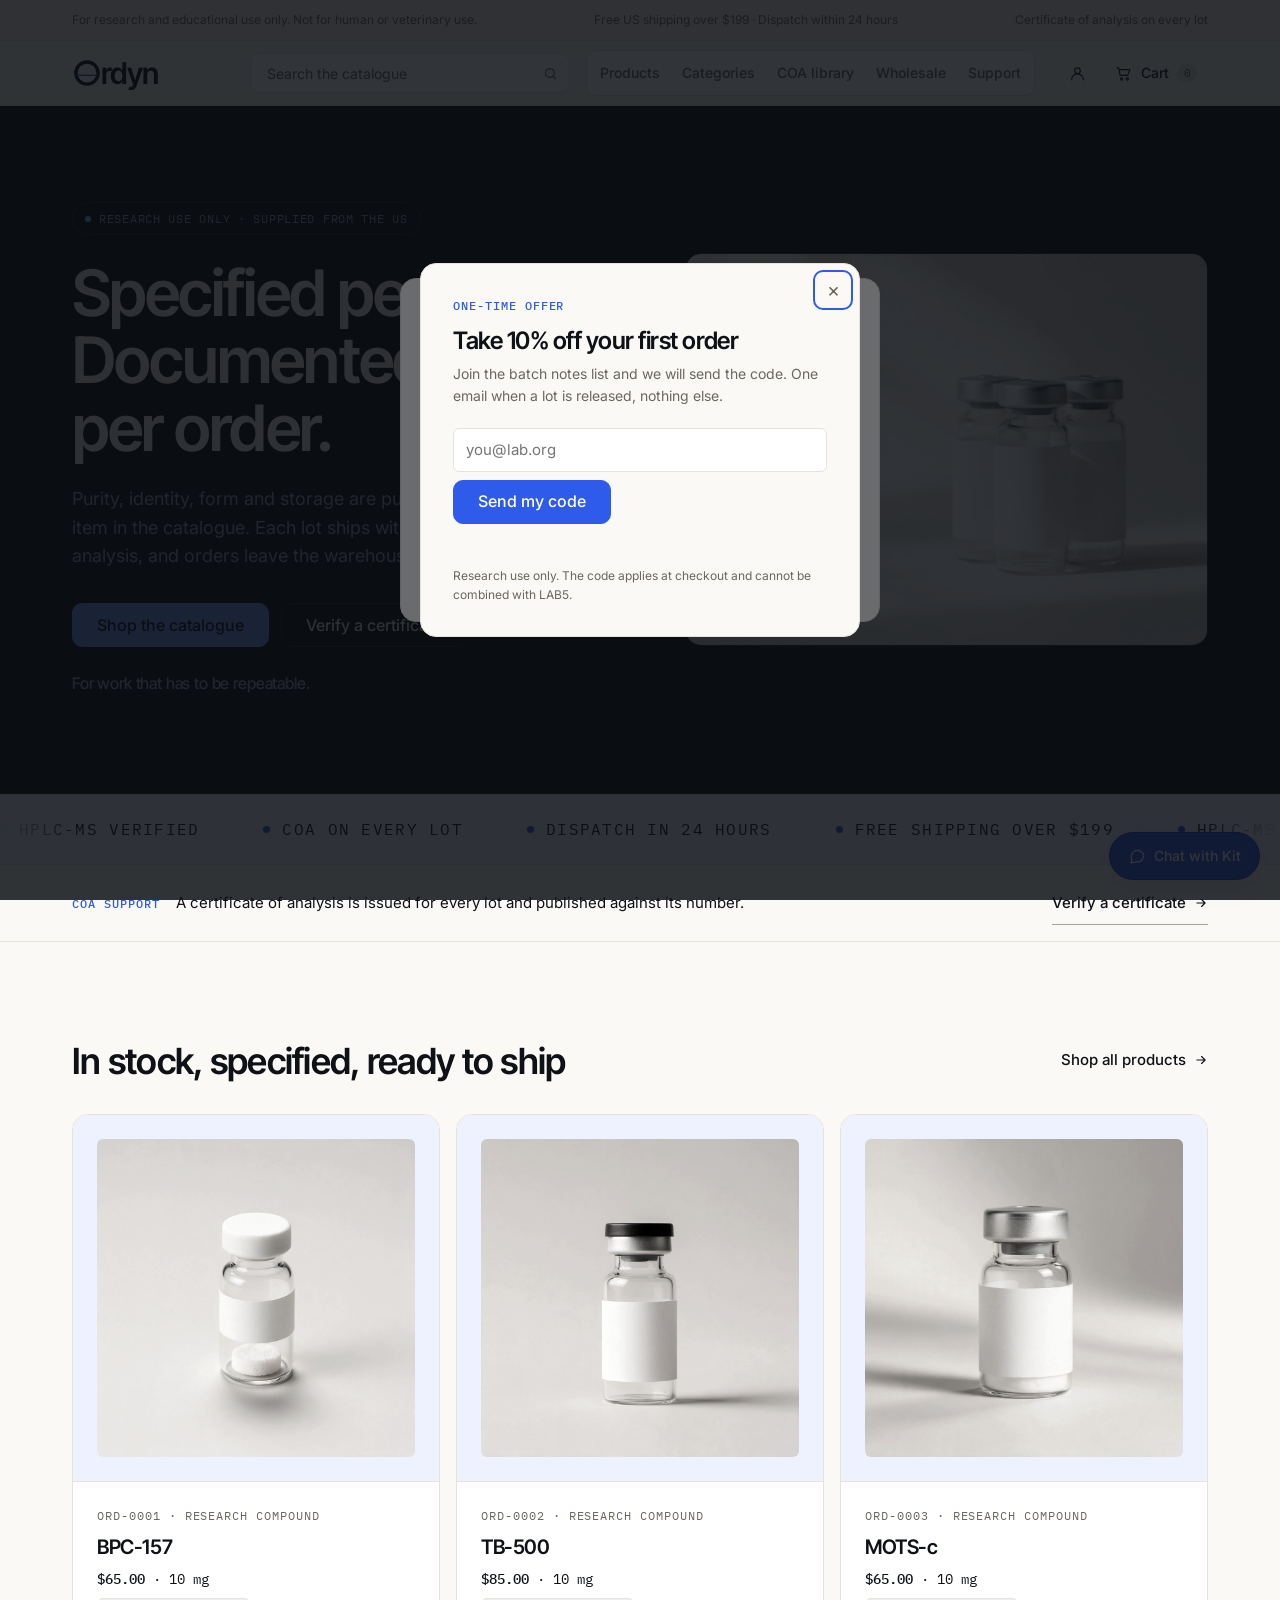
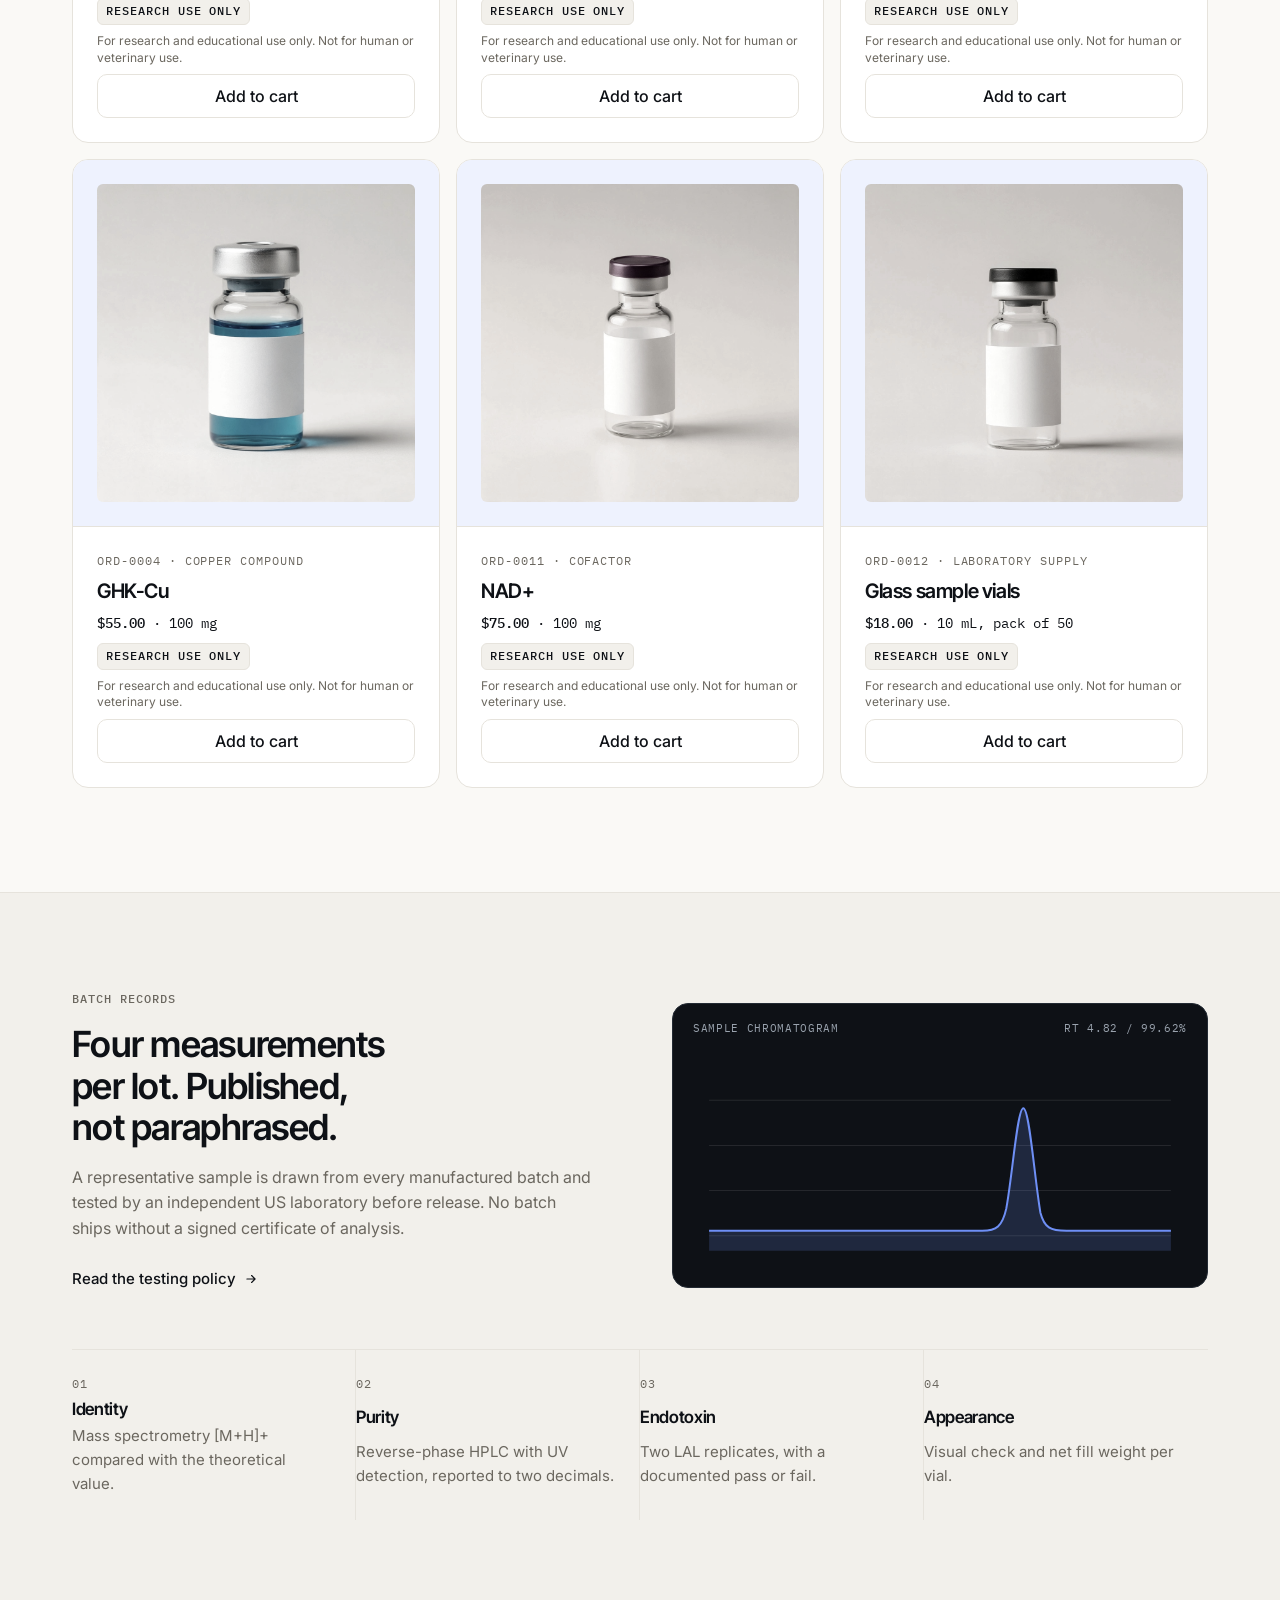
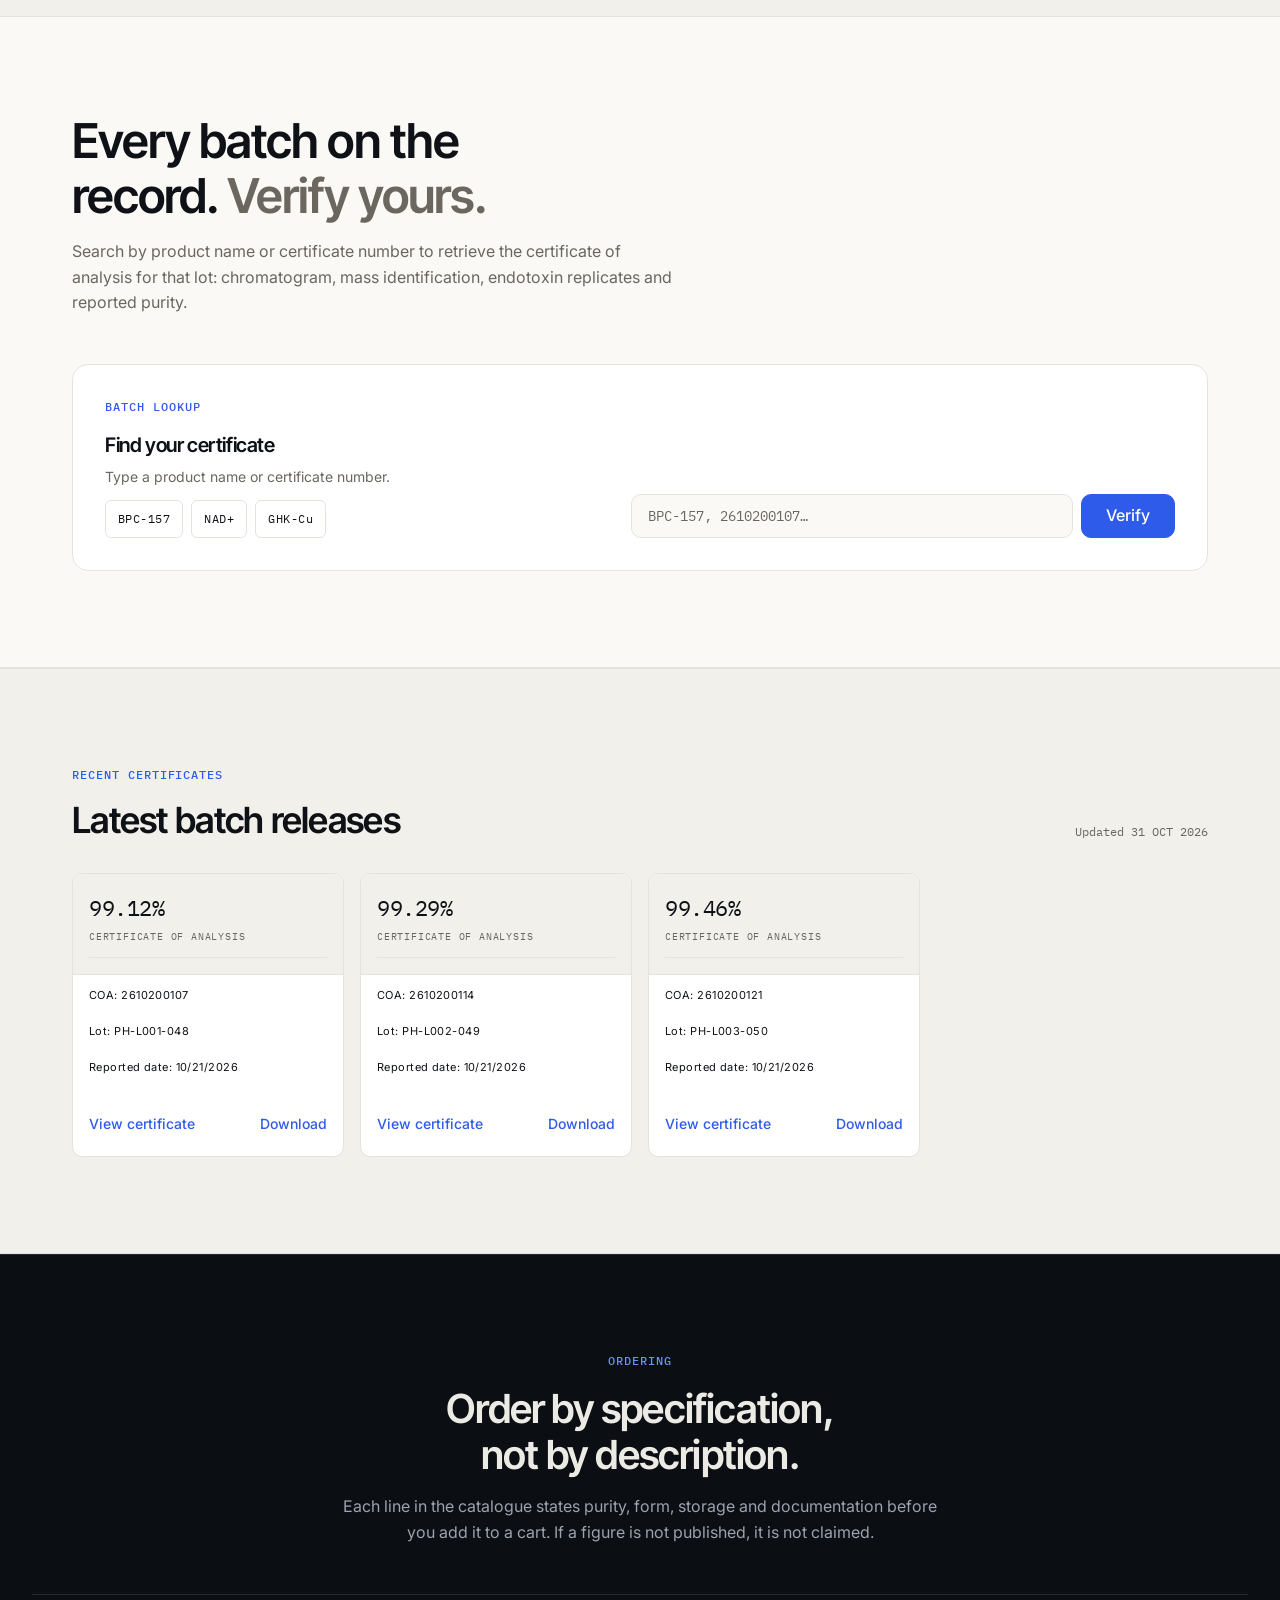
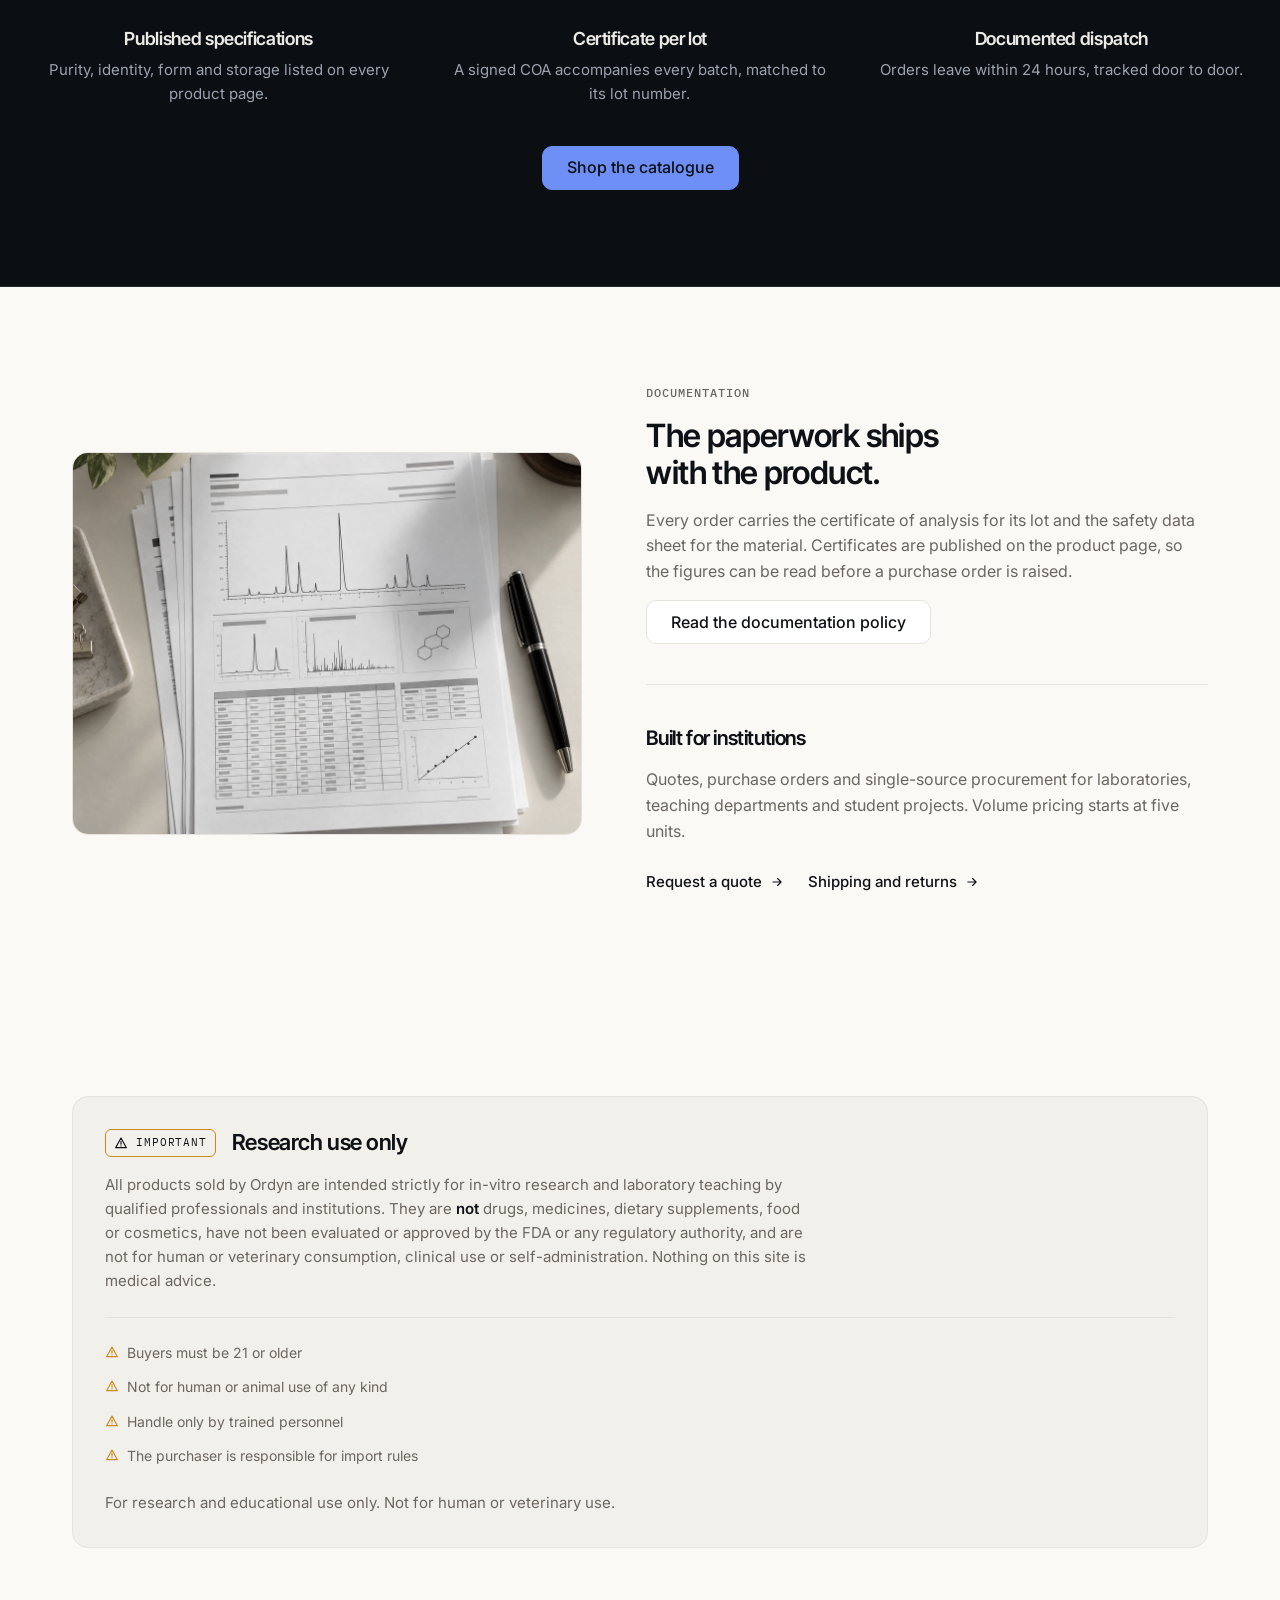
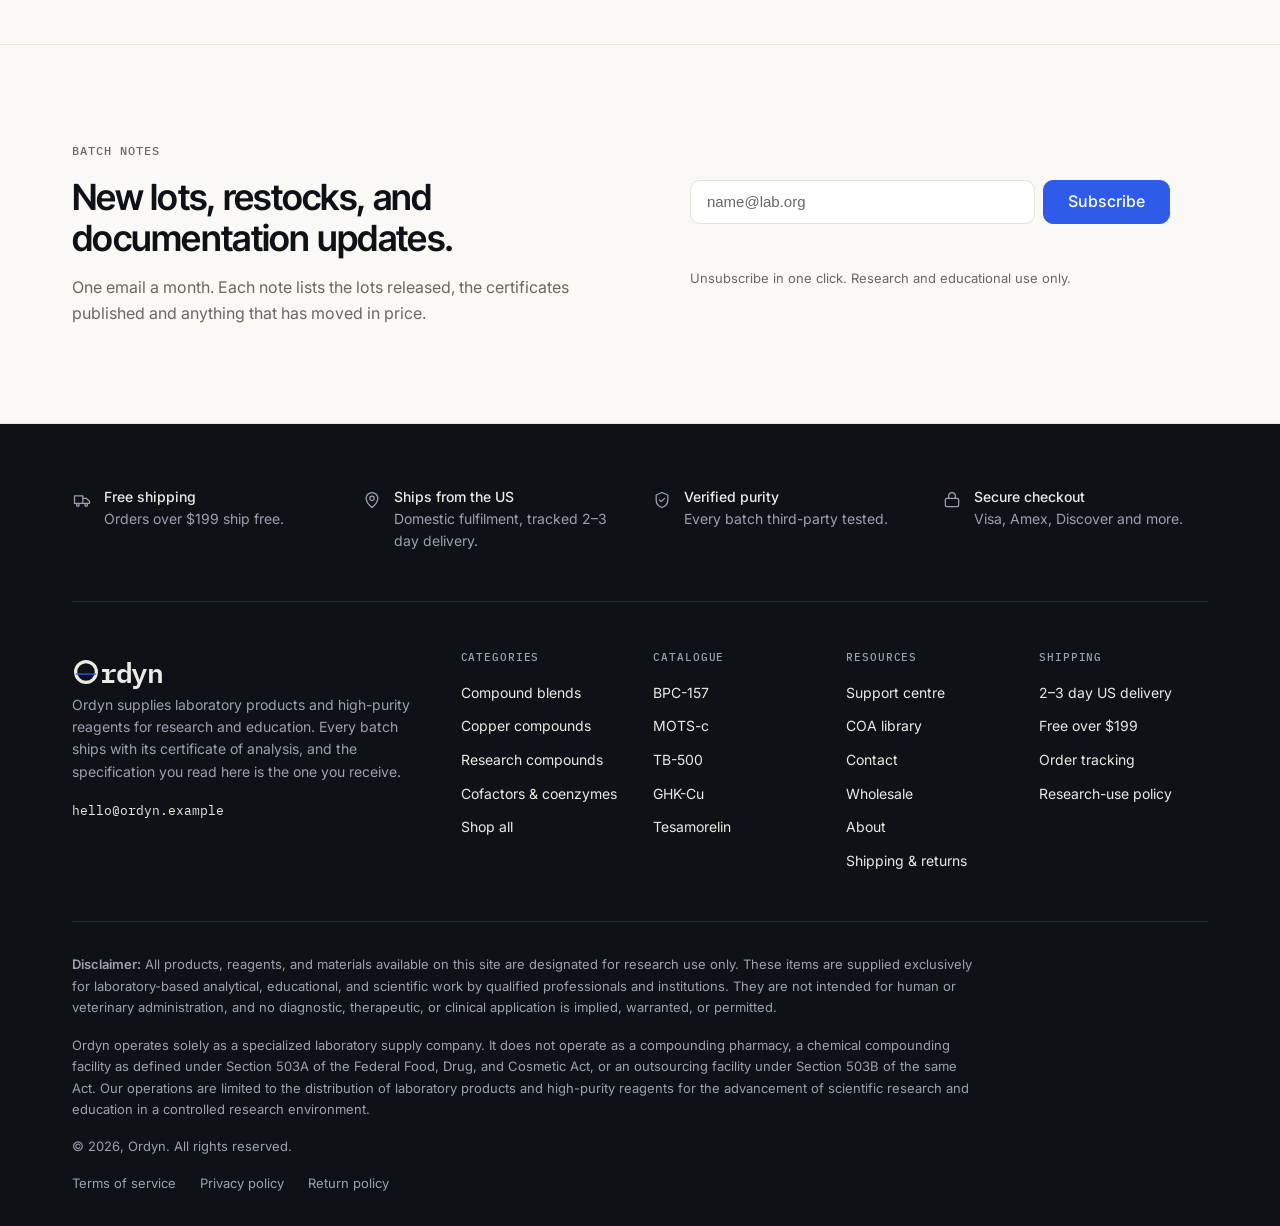
==== commit 23a6d1c1: "fix sideways scroll on phones: nav, category toolbar, COA lookup - .nav gets min-width: 0 so its lin" ====
--- a/index.html
+++ b/index.html
@@ -16,7 +16,7 @@
 
   <link rel="preconnect" href="https://fonts.googleapis.com">
   <link rel="preconnect" href="https://fonts.gstatic.com" crossorigin>
-  <link rel="stylesheet" href="styles.css?v=4">
+  <link rel="stylesheet" href="styles.css?v=5">
 
   <script type="application/ld+json">
   {
--- a/styles.css
+++ b/styles.css
@@ -428,6 +428,9 @@
 .nav {
   order: 3;
   flex: 1 0 100%;
+  /* Without this the flex item grows to its links' full width and widens the page;
+     with it, the links scroll inside .nav__inner instead. */
+  min-width: 0;
   margin-inline: calc(var(--gutter) * -1);
   padding-inline: var(--gutter);
   border-top: 1px solid var(--stone-200);
@@ -1188,6 +1191,8 @@
 
 .coa__lookup {
   display: grid;
+  /* minmax(0, …) lets the single column shrink below its content on narrow phones */
+  grid-template-columns: minmax(0, 1fr);
   gap: 32px;
   padding: 32px;
   border: 1px solid var(--border);
@@ -1777,7 +1782,7 @@
   border-block: 1px solid var(--border);
   margin-bottom: 32px;
 }
-.shop__tools { display: flex; align-items: center; gap: 16px; }
+.shop__tools { display: flex; flex-wrap: wrap; align-items: center; gap: 8px 16px; min-width: 0; }
 .result-count { font-family: var(--font-mono); font-size: 12px; color: var(--text-muted); letter-spacing: 0.04em; margin: 0; }
 
 .sort { display: flex; align-items: center; gap: 8px; }
@@ -2465,6 +2470,13 @@
     transition-duration: 0.01ms !important;
     scroll-behavior: auto !important;
   }
+
+  /* The one exception. The trust ribbon is a slow, small, decorative loop that was
+     asked for explicitly; the blanket rule above would freeze it at frame one. */
+  .trust__track {
+    animation-duration: 52s !important;
+    animation-iteration-count: infinite !important;
+  }
 }
 
 /* --------------------------------------------------------------------------
@@ -2524,3 +2536,258 @@
    neutralised inside them. */
 .prose .tier-cards li { padding-left: 0; margin-bottom: 0; }
 .prose .tier-cards li::before { content: none; }
+
+/* --------------------------------------------------------------------------
+   Email offer — 10% off for a sign-up
+   -------------------------------------------------------------------------- */
+
+.offer {
+  border: 1px solid var(--border);
+  border-radius: var(--radius-lg);
+  background: var(--bg);
+  color: var(--text);
+  padding: 0;
+  width: min(440px, calc(100vw - 32px));
+  max-width: 100%;
+}
+.offer::backdrop { background: rgba(11, 14, 19, 0.6); }
+.offer__inner { padding: 32px; position: relative; }
+.offer .kicker { margin-bottom: 12px; }
+.offer h2 { font-size: 24px; margin-bottom: 8px; }
+.offer__copy { font-size: 14px; color: var(--text-muted); margin: 0; }
+.offer__form { display: flex; flex-wrap: wrap; gap: 8px; margin-top: 20px; }
+.offer__form input[type="email"] {
+  flex: 1 1 200px;
+  min-height: 44px;
+  padding: 10px 12px;
+  border: 1px solid var(--border);
+  border-radius: var(--radius-sm);
+  background: var(--paper);
+  color: var(--text);
+  font-family: var(--font-body);
+  font-size: 15px;
+}
+.offer__form input[type="email"]:focus {
+  outline: 2px solid var(--primary);
+  outline-offset: 1px;
+  border-color: var(--primary);
+}
+.offer__note { font-size: 13px; color: var(--text-muted); margin: 12px 0 0; min-height: 18px; }
+.offer__note.is-error { color: var(--danger); }
+.offer__code {
+  display: inline-block;
+  margin-top: 12px;
+  padding: 10px 16px;
+  border: 1px dashed var(--blue-600);
+  border-radius: var(--radius-sm);
+  background: var(--blue-50);
+  font-family: var(--font-mono);
+  font-size: 15px;
+  letter-spacing: 0.06em;
+  color: var(--blue-700);
+}
+.offer__close {
+  position: absolute;
+  top: 10px;
+  right: 10px;
+  width: 32px;
+  height: 32px;
+  border: 0;
+  border-radius: var(--radius-sm);
+  background: transparent;
+  color: var(--text-muted);
+  font-size: 20px;
+  line-height: 1;
+  cursor: pointer;
+}
+.offer__close:hover { background: var(--stone-100); color: var(--text); }
+.offer__fine { font-size: 12px; color: var(--text-muted); margin: 12px 0 0; }
+
+/* --------------------------------------------------------------------------
+   Support chat
+   -------------------------------------------------------------------------- */
+
+.chat-launch {
+  position: fixed;
+  right: 20px;
+  bottom: 20px;
+  z-index: 70;
+  display: inline-flex;
+  align-items: center;
+  gap: 8px;
+  height: 48px;
+  padding: 0 18px;
+  border: 1px solid var(--blue-700);
+  border-radius: var(--radius-full);
+  background: var(--blue-600);
+  color: #FFFFFF;
+  font-family: var(--font-body);
+  font-size: 14px;
+  font-weight: 500;
+  cursor: pointer;
+  box-shadow: var(--shadow-md);
+  transition: background var(--dur-fast) var(--ease);
+}
+.chat-launch:hover { background: var(--blue-500); }
+.chat-launch:focus-visible { outline: 2px solid var(--blue-600); outline-offset: 2px; }
+.chat-launch svg { flex: none; }
+
+.chat {
+  position: fixed;
+  right: 20px;
+  bottom: 20px;
+  z-index: 71;
+  display: flex;
+  flex-direction: column;
+  width: min(360px, calc(100vw - 32px));
+  height: min(520px, calc(100vh - 40px));
+  border: 1px solid var(--border);
+  border-radius: var(--radius-lg);
+  background: var(--surface);
+  box-shadow: var(--shadow-md);
+  overflow: hidden;
+}
+.chat[hidden] { display: none; }
+
+.chat__head {
+  display: flex;
+  align-items: center;
+  gap: 10px;
+  padding: 12px 14px;
+  background: var(--ink-900);
+  color: #ECEAE4;
+}
+.chat__avatar {
+  display: grid;
+  place-items: center;
+  width: 32px;
+  height: 32px;
+  border-radius: 50%;
+  background: var(--blue-600);
+  color: #FFFFFF;
+  font-family: var(--font-mono);
+  font-size: 13px;
+  flex: none;
+}
+.chat__who { display: grid; gap: 2px; min-width: 0; }
+.chat__name { font-size: 14px; font-weight: 600; }
+.chat__status { font-size: 12px; color: #9AA3AE; }
+.chat__close {
+  margin-left: auto;
+  width: 32px;
+  height: 32px;
+  border: 0;
+  border-radius: var(--radius-sm);
+  background: transparent;
+  color: #ECEAE4;
+  font-size: 20px;
+  line-height: 1;
+  cursor: pointer;
+}
+.chat__close:hover { background: rgba(255, 255, 255, 0.12); }
+
+.chat__log {
+  flex: 1;
+  overflow-y: auto;
+  padding: 16px;
+  display: flex;
+  flex-direction: column;
+  gap: 10px;
+  background: var(--bg);
+}
+.chat__msg {
+  max-width: 85%;
+  padding: 10px 12px;
+  border-radius: 12px;
+  font-size: 14px;
+  line-height: 1.5;
+}
+.chat__msg--bot {
+  align-self: flex-start;
+  background: var(--paper);
+  border: 1px solid var(--border);
+  color: var(--text);
+  border-bottom-left-radius: 4px;
+}
+.chat__msg--me {
+  align-self: flex-end;
+  background: var(--blue-600);
+  color: #FFFFFF;
+  border-bottom-right-radius: 4px;
+}
+.chat__msg a { color: var(--blue-600); text-decoration: underline; text-underline-offset: 2px; }
+.chat__msg--me a { color: #FFFFFF; }
+
+.chat__quick { display: flex; flex-wrap: wrap; gap: 6px; padding: 0 16px 10px; background: var(--bg); }
+.chat__quick button {
+  padding: 6px 10px;
+  border: 1px solid var(--border);
+  border-radius: var(--radius-full);
+  background: var(--paper);
+  color: var(--text);
+  font-family: var(--font-body);
+  font-size: 12px;
+  cursor: pointer;
+}
+.chat__quick button:hover { background: var(--blue-50); border-color: var(--blue-600); }
+
+.chat__form { display: flex; gap: 8px; padding: 12px; border-top: 1px solid var(--border); background: var(--surface); }
+.chat__form input {
+  flex: 1;
+  min-height: 40px;
+  padding: 8px 12px;
+  border: 1px solid var(--border);
+  border-radius: var(--radius-sm);
+  background: var(--bg);
+  color: var(--text);
+  font-family: var(--font-body);
+  font-size: 14px;
+}
+.chat__form input:focus { outline: 2px solid var(--primary); outline-offset: 1px; border-color: var(--primary); }
+.chat__form button {
+  min-height: 40px;
+  padding-inline: 16px;
+  border: 0;
+  border-radius: var(--radius-sm);
+  background: var(--blue-600);
+  color: #FFFFFF;
+  font-family: var(--font-body);
+  font-size: 14px;
+  font-weight: 500;
+  cursor: pointer;
+}
+.chat__form button:hover { background: var(--blue-500); }
+
+@media (max-width: 480px) {
+  .chat-launch span { display: none; }
+  .chat-launch { padding-inline: 14px; }
+  .chat { right: 12px; bottom: 12px; left: 12px; width: auto; height: min(70vh, 520px); }
+}
+
+/* --------------------------------------------------------------------------
+   Wholesale application
+   -------------------------------------------------------------------------- */
+
+.apply { padding-block: 0 var(--section-pad); }
+.apply__grid { display: grid; gap: 32px; }
+@media (min-width: 1024px) { .apply__grid { grid-template-columns: minmax(0, 1.4fr) minmax(0, 1fr); gap: 48px; } }
+.apply__aside {
+  border: 1px solid var(--border);
+  border-radius: var(--radius-lg);
+  background: var(--blue-50);
+  padding: 24px;
+  align-self: start;
+}
+.apply__aside h3 { font-size: 16px; margin-bottom: 12px; }
+.apply__aside ul { list-style: none; margin: 0; padding: 0; display: grid; gap: 10px; }
+.apply__aside li { position: relative; padding-left: 20px; font-size: 14px; color: var(--text-muted); }
+.apply__aside li::before {
+  content: "";
+  position: absolute;
+  left: 0;
+  top: 9px;
+  width: 6px;
+  height: 6px;
+  border-radius: 50%;
+  background: var(--blue-600);
+}
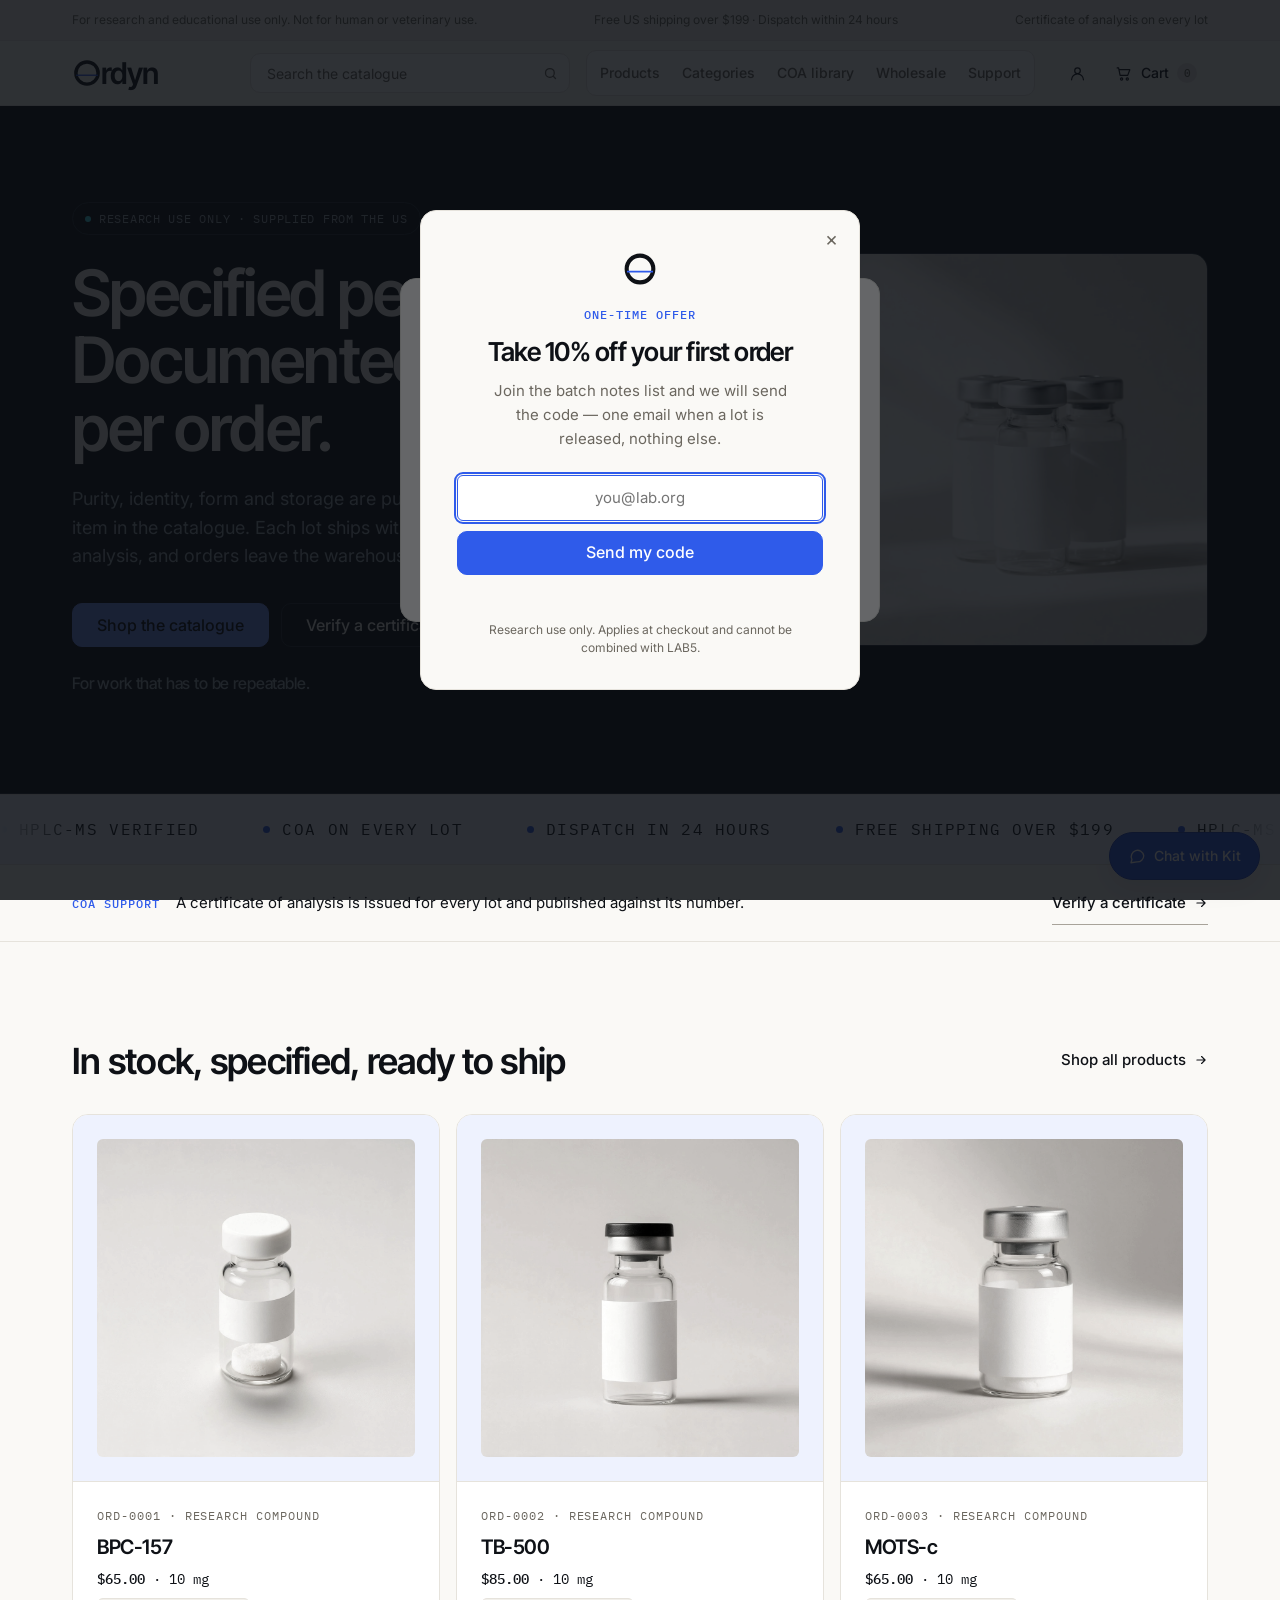
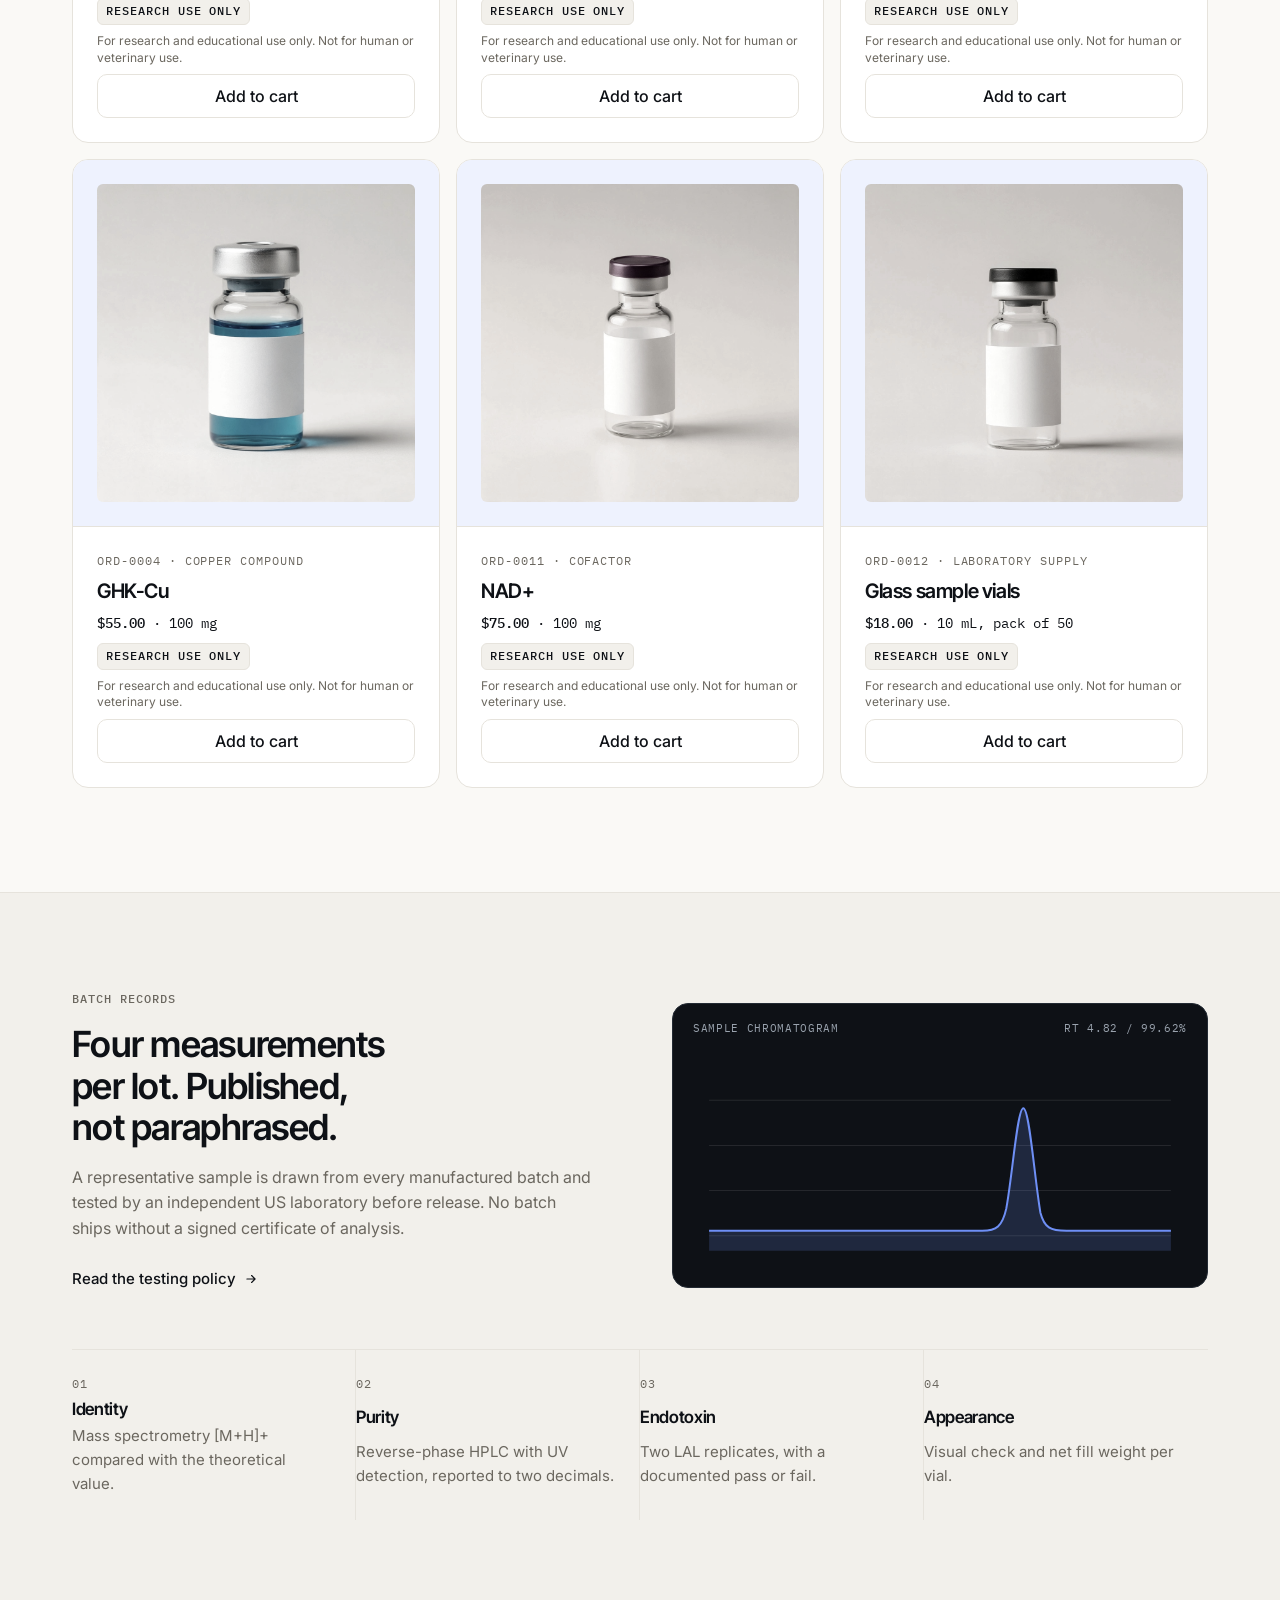
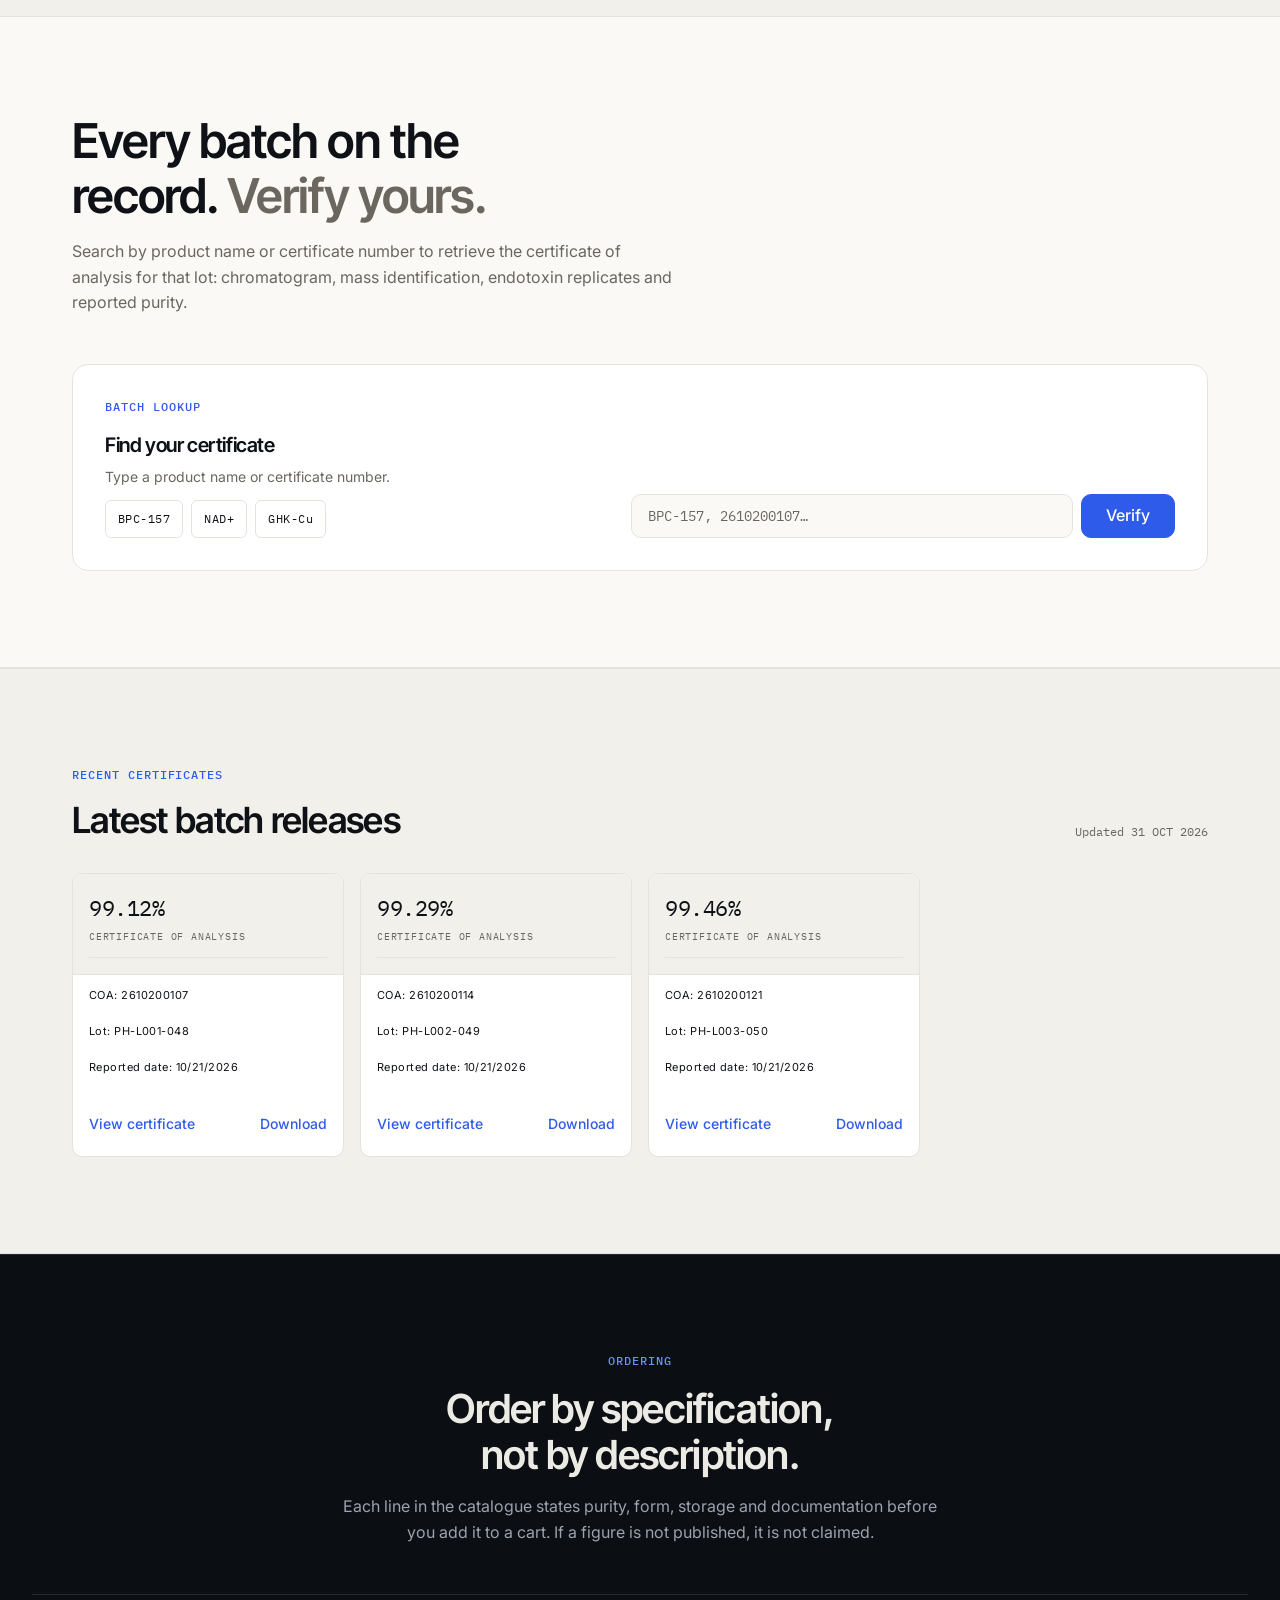
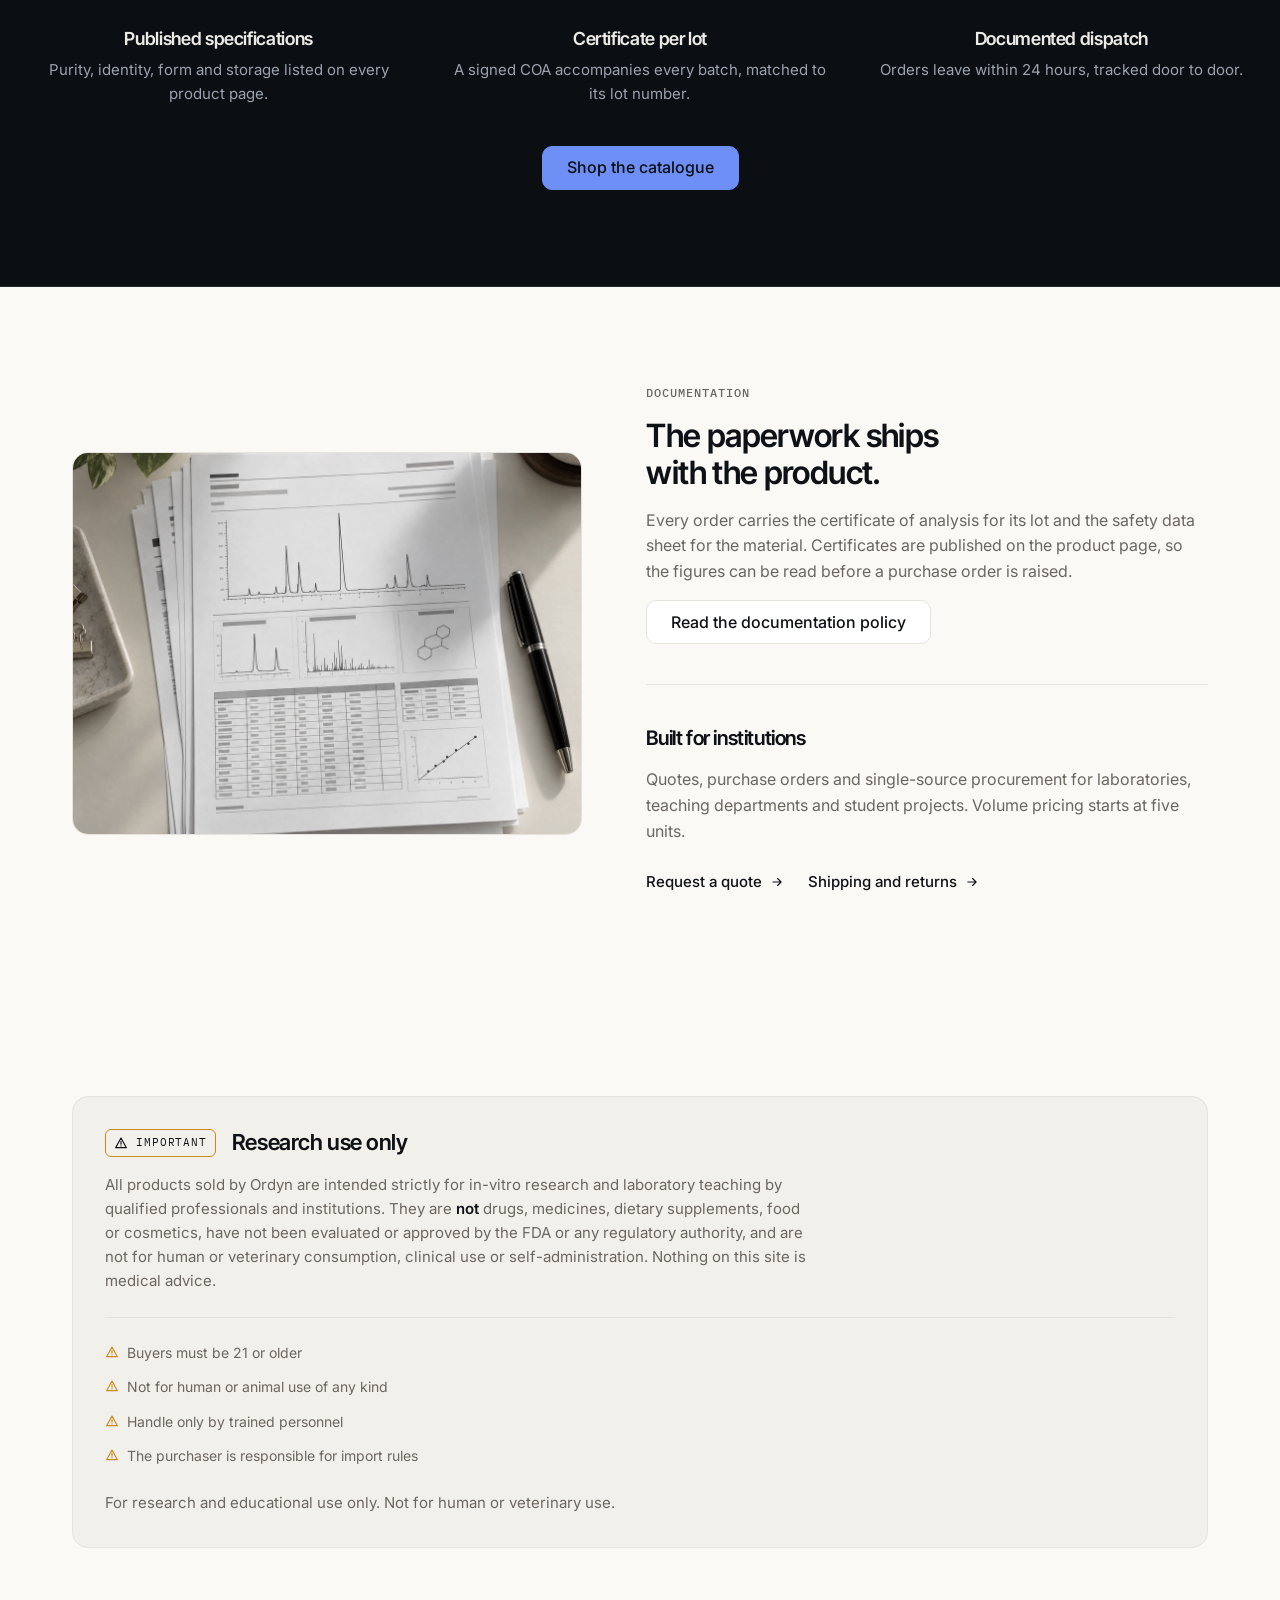
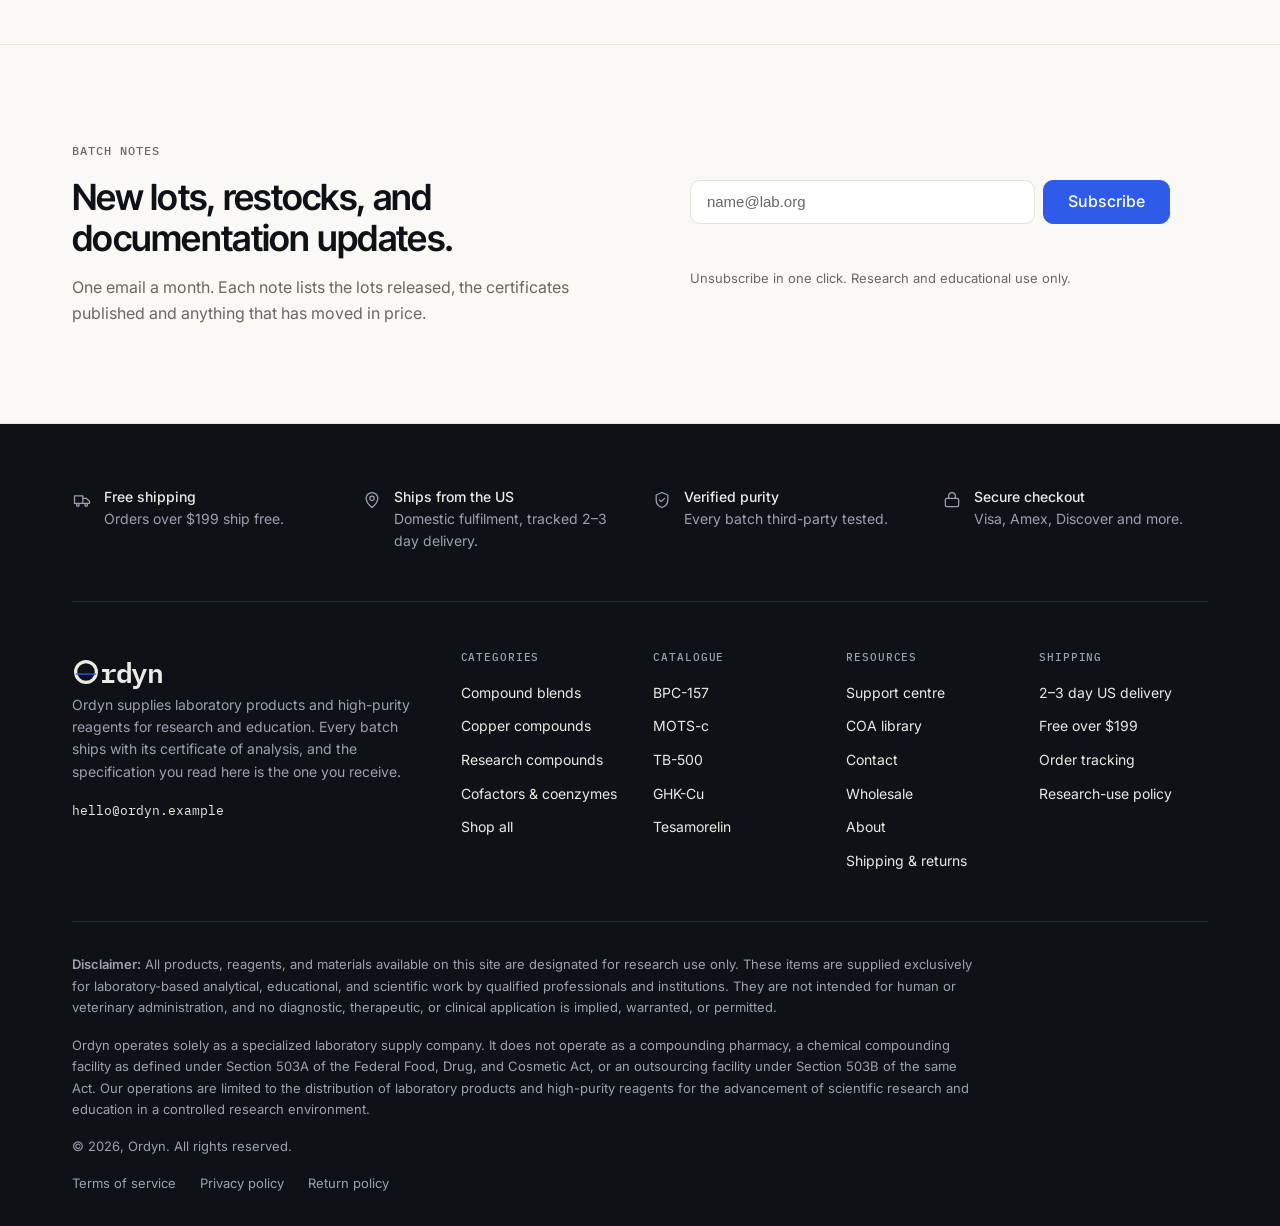
==== commit 9dd2199b: "brand the offer card, warm up the chat, trim the wholesale page - offer modal carries the measuremen" ====
--- a/index.html
+++ b/index.html
@@ -557,7 +557,7 @@
   </footer>
 
   <div class="toast" role="status" aria-live="polite" data-toast></div>
-  <script src="products.js?v=4" defer></script>
-  <script src="script.js?v=4" defer></script>
+  <script src="products.js?v=5" defer></script>
+  <script src="script.js?v=5" defer></script>
 </body>
 </html>
--- a/styles.css
+++ b/styles.css
@@ -2495,47 +2495,10 @@
 }
 
 /* --------------------------------------------------------------------------
-   Wholesale — volume terms
-   -------------------------------------------------------------------------- */
-
-.tier-cards {
-  display: grid;
-  gap: 16px;
-  margin: 0 0 32px;
-  padding: 0;
-  list-style: none;
-}
-.tier-card {
-  border: 1px solid var(--border);
-  border-radius: var(--radius-lg);
-  background: var(--surface);
-  padding: 24px;
-}
-.tier-card__rate {
-  display: block;
-  font-family: var(--font-mono);
-  font-size: 28px;
-  font-weight: 500;
-  letter-spacing: -0.01em;
-  color: var(--ink-900);
-  margin-bottom: 4px;
-}
-.tier-card__band {
-  display: block;
-  font-family: var(--font-mono);
-  font-size: 12px;
-  letter-spacing: 0.08em;
-  text-transform: uppercase;
-  color: var(--text-muted);
-  margin-bottom: 12px;
-}
-.tier-card p { font-size: 15px; color: var(--text-muted); margin: 0; }
-@media (min-width: 768px) { .tier-cards { grid-template-columns: repeat(3, 1fr); } }
-
-/* The cards are list items inside .prose, so the prose bullet styling has to be
-   neutralised inside them. */
-.prose .tier-cards li { padding-left: 0; margin-bottom: 0; }
-.prose .tier-cards li::before { content: none; }
+   Wholesale — application
+   -------------------------------------------------------------------------- */
+
+.apply__sub { margin: 24px 0 8px; font-size: 15px; }
 
 /* --------------------------------------------------------------------------
    Email offer — 10% off for a sign-up
@@ -2550,46 +2513,54 @@
   width: min(440px, calc(100vw - 32px));
   max-width: 100%;
 }
-.offer::backdrop { background: rgba(11, 14, 19, 0.6); }
-.offer__inner { padding: 32px; position: relative; }
-.offer .kicker { margin-bottom: 12px; }
-.offer h2 { font-size: 24px; margin-bottom: 8px; }
-.offer__copy { font-size: 14px; color: var(--text-muted); margin: 0; }
-.offer__form { display: flex; flex-wrap: wrap; gap: 8px; margin-top: 20px; }
+.offer::backdrop { background: rgba(11, 14, 19, 0.62); }
+.offer__inner { padding: 40px 36px 32px; position: relative; text-align: center; }
+.offer__mark { display: inline-flex; color: var(--ink-900); margin-bottom: 18px; }
+.offer .kicker { margin: 0 0 12px; }
+.offer h2 { font-size: 26px; margin: 0 0 12px; }
+.offer__copy {
+  font-size: 15px;
+  color: var(--text-muted);
+  margin: 0 auto;
+  max-width: 34ch;
+}
+.offer__form { display: grid; gap: 10px; margin-top: 24px; }
 .offer__form input[type="email"] {
-  flex: 1 1 200px;
-  min-height: 44px;
-  padding: 10px 12px;
+  width: 100%;
+  min-height: 46px;
+  padding: 10px 14px;
   border: 1px solid var(--border);
   border-radius: var(--radius-sm);
   background: var(--paper);
   color: var(--text);
   font-family: var(--font-body);
   font-size: 15px;
+  text-align: center;
 }
 .offer__form input[type="email"]:focus {
   outline: 2px solid var(--primary);
   outline-offset: 1px;
   border-color: var(--primary);
 }
-.offer__note { font-size: 13px; color: var(--text-muted); margin: 12px 0 0; min-height: 18px; }
+.offer__form .btn { width: 100%; }
+.offer__note { font-size: 14px; color: var(--text-muted); margin: 12px 0 0; min-height: 18px; }
 .offer__note.is-error { color: var(--danger); }
 .offer__code {
   display: inline-block;
-  margin-top: 12px;
-  padding: 10px 16px;
+  margin-top: 10px;
+  padding: 10px 18px;
   border: 1px dashed var(--blue-600);
   border-radius: var(--radius-sm);
   background: var(--blue-50);
   font-family: var(--font-mono);
   font-size: 15px;
-  letter-spacing: 0.06em;
+  letter-spacing: 0.08em;
   color: var(--blue-700);
 }
 .offer__close {
   position: absolute;
-  top: 10px;
-  right: 10px;
+  top: 12px;
+  right: 12px;
   width: 32px;
   height: 32px;
   border: 0;
@@ -2601,7 +2572,13 @@
   cursor: pointer;
 }
 .offer__close:hover { background: var(--stone-100); color: var(--text); }
-.offer__fine { font-size: 12px; color: var(--text-muted); margin: 12px 0 0; }
+.offer__fine {
+  font-size: 12px;
+  line-height: 1.5;
+  color: var(--text-muted);
+  margin: 16px auto 0;
+  max-width: 38ch;
+}
 
 /* --------------------------------------------------------------------------
    Support chat
@@ -2639,12 +2616,12 @@
   z-index: 71;
   display: flex;
   flex-direction: column;
-  width: min(360px, calc(100vw - 32px));
-  height: min(520px, calc(100vh - 40px));
-  border: 1px solid var(--border);
-  border-radius: var(--radius-lg);
+  width: min(404px, calc(100vw - 32px));
+  height: min(620px, calc(100vh - 40px));
+  border: 1px solid var(--border);
+  border-radius: 20px;
   background: var(--surface);
-  box-shadow: var(--shadow-md);
+  box-shadow: 0 18px 44px rgba(14, 17, 22, 0.18);
   overflow: hidden;
 }
 .chat[hidden] { display: none; }
@@ -2652,32 +2629,38 @@
 .chat__head {
   display: flex;
   align-items: center;
-  gap: 10px;
-  padding: 12px 14px;
+  gap: 12px;
+  padding: 16px 18px;
   background: var(--ink-900);
   color: #ECEAE4;
 }
 .chat__avatar {
   display: grid;
   place-items: center;
-  width: 32px;
-  height: 32px;
+  width: 36px;
+  height: 36px;
   border-radius: 50%;
   background: var(--blue-600);
   color: #FFFFFF;
-  font-family: var(--font-mono);
-  font-size: 13px;
+  font-family: var(--font-display);
+  font-size: 15px;
+  font-weight: 600;
   flex: none;
 }
 .chat__who { display: grid; gap: 2px; min-width: 0; }
-.chat__name { font-size: 14px; font-weight: 600; }
+.chat__name {
+  font-family: var(--font-display);
+  font-size: 16px;
+  font-weight: 600;
+  letter-spacing: -0.01em;
+}
 .chat__status { font-size: 12px; color: #9AA3AE; }
 .chat__close {
   margin-left: auto;
-  width: 32px;
-  height: 32px;
+  width: 34px;
+  height: 34px;
   border: 0;
-  border-radius: var(--radius-sm);
+  border-radius: 10px;
   background: transparent;
   color: #ECEAE4;
   font-size: 20px;
@@ -2689,70 +2672,86 @@
 .chat__log {
   flex: 1;
   overflow-y: auto;
-  padding: 16px;
+  padding: 18px;
   display: flex;
   flex-direction: column;
-  gap: 10px;
+  gap: 12px;
   background: var(--bg);
 }
 .chat__msg {
-  max-width: 85%;
-  padding: 10px 12px;
-  border-radius: 12px;
-  font-size: 14px;
-  line-height: 1.5;
+  max-width: 86%;
+  padding: 12px 15px;
+  border-radius: 16px;
+  font-family: var(--font-body);
+  font-size: 15px;
+  line-height: 1.55;
 }
 .chat__msg--bot {
   align-self: flex-start;
   background: var(--paper);
   border: 1px solid var(--border);
   color: var(--text);
-  border-bottom-left-radius: 4px;
+  border-bottom-left-radius: 6px;
 }
 .chat__msg--me {
   align-self: flex-end;
   background: var(--blue-600);
   color: #FFFFFF;
-  border-bottom-right-radius: 4px;
+  border-bottom-right-radius: 6px;
 }
 .chat__msg a { color: var(--blue-600); text-decoration: underline; text-underline-offset: 2px; }
 .chat__msg--me a { color: #FFFFFF; }
 
-.chat__quick { display: flex; flex-wrap: wrap; gap: 6px; padding: 0 16px 10px; background: var(--bg); }
+.chat__typing { display: inline-flex; gap: 4px; align-items: center; height: 18px; }
+.chat__typing span {
+  width: 6px;
+  height: 6px;
+  border-radius: 50%;
+  background: var(--stone-400);
+  animation: chat-dot 1.1s ease-in-out infinite;
+}
+.chat__typing span:nth-child(2) { animation-delay: 0.15s; }
+.chat__typing span:nth-child(3) { animation-delay: 0.3s; }
+@keyframes chat-dot {
+  0%, 60%, 100% { opacity: 0.35; transform: translateY(0); }
+  30% { opacity: 1; transform: translateY(-3px); }
+}
+
+.chat__quick { display: flex; flex-wrap: wrap; gap: 8px; padding: 0 18px 12px; background: var(--bg); }
 .chat__quick button {
-  padding: 6px 10px;
+  padding: 8px 13px;
   border: 1px solid var(--border);
   border-radius: var(--radius-full);
   background: var(--paper);
   color: var(--text);
   font-family: var(--font-body);
-  font-size: 12px;
+  font-size: 13px;
   cursor: pointer;
 }
 .chat__quick button:hover { background: var(--blue-50); border-color: var(--blue-600); }
 
-.chat__form { display: flex; gap: 8px; padding: 12px; border-top: 1px solid var(--border); background: var(--surface); }
+.chat__form { display: flex; gap: 8px; padding: 14px; border-top: 1px solid var(--border); background: var(--surface); }
 .chat__form input {
   flex: 1;
-  min-height: 40px;
-  padding: 8px 12px;
-  border: 1px solid var(--border);
-  border-radius: var(--radius-sm);
+  min-height: 44px;
+  padding: 10px 14px;
+  border: 1px solid var(--border);
+  border-radius: 12px;
   background: var(--bg);
   color: var(--text);
   font-family: var(--font-body);
-  font-size: 14px;
+  font-size: 15px;
 }
 .chat__form input:focus { outline: 2px solid var(--primary); outline-offset: 1px; border-color: var(--primary); }
 .chat__form button {
-  min-height: 40px;
-  padding-inline: 16px;
+  min-height: 44px;
+  padding-inline: 18px;
   border: 0;
-  border-radius: var(--radius-sm);
+  border-radius: 12px;
   background: var(--blue-600);
   color: #FFFFFF;
   font-family: var(--font-body);
-  font-size: 14px;
+  font-size: 15px;
   font-weight: 500;
   cursor: pointer;
 }
@@ -2761,14 +2760,14 @@
 @media (max-width: 480px) {
   .chat-launch span { display: none; }
   .chat-launch { padding-inline: 14px; }
-  .chat { right: 12px; bottom: 12px; left: 12px; width: auto; height: min(70vh, 520px); }
+  .chat { right: 12px; bottom: 12px; left: 12px; width: auto; height: min(76vh, 620px); }
 }
 
 /* --------------------------------------------------------------------------
    Wholesale application
    -------------------------------------------------------------------------- */
 
-.apply { padding-block: 0 var(--section-pad); }
+.apply { padding-block: 32px var(--section-pad); }
 .apply__grid { display: grid; gap: 32px; }
 @media (min-width: 1024px) { .apply__grid { grid-template-columns: minmax(0, 1.4fr) minmax(0, 1fr); gap: 48px; } }
 .apply__aside {
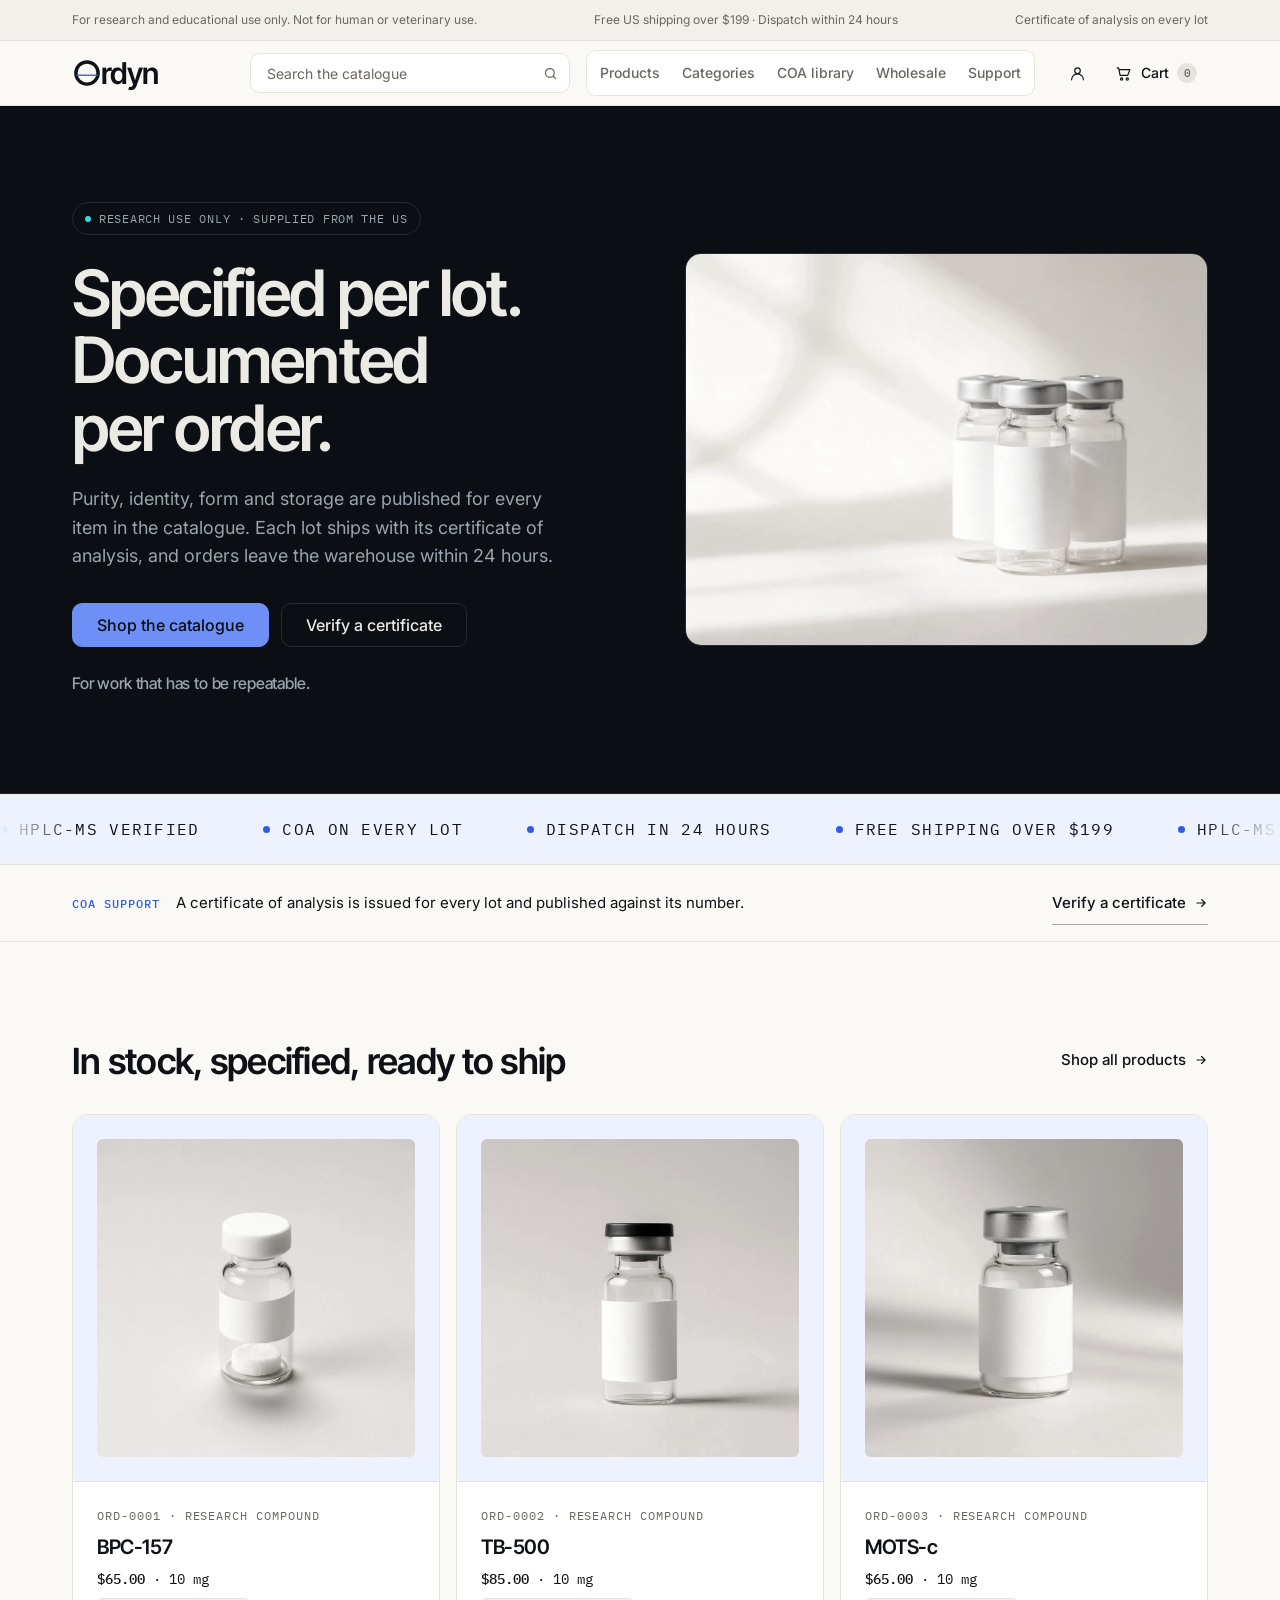
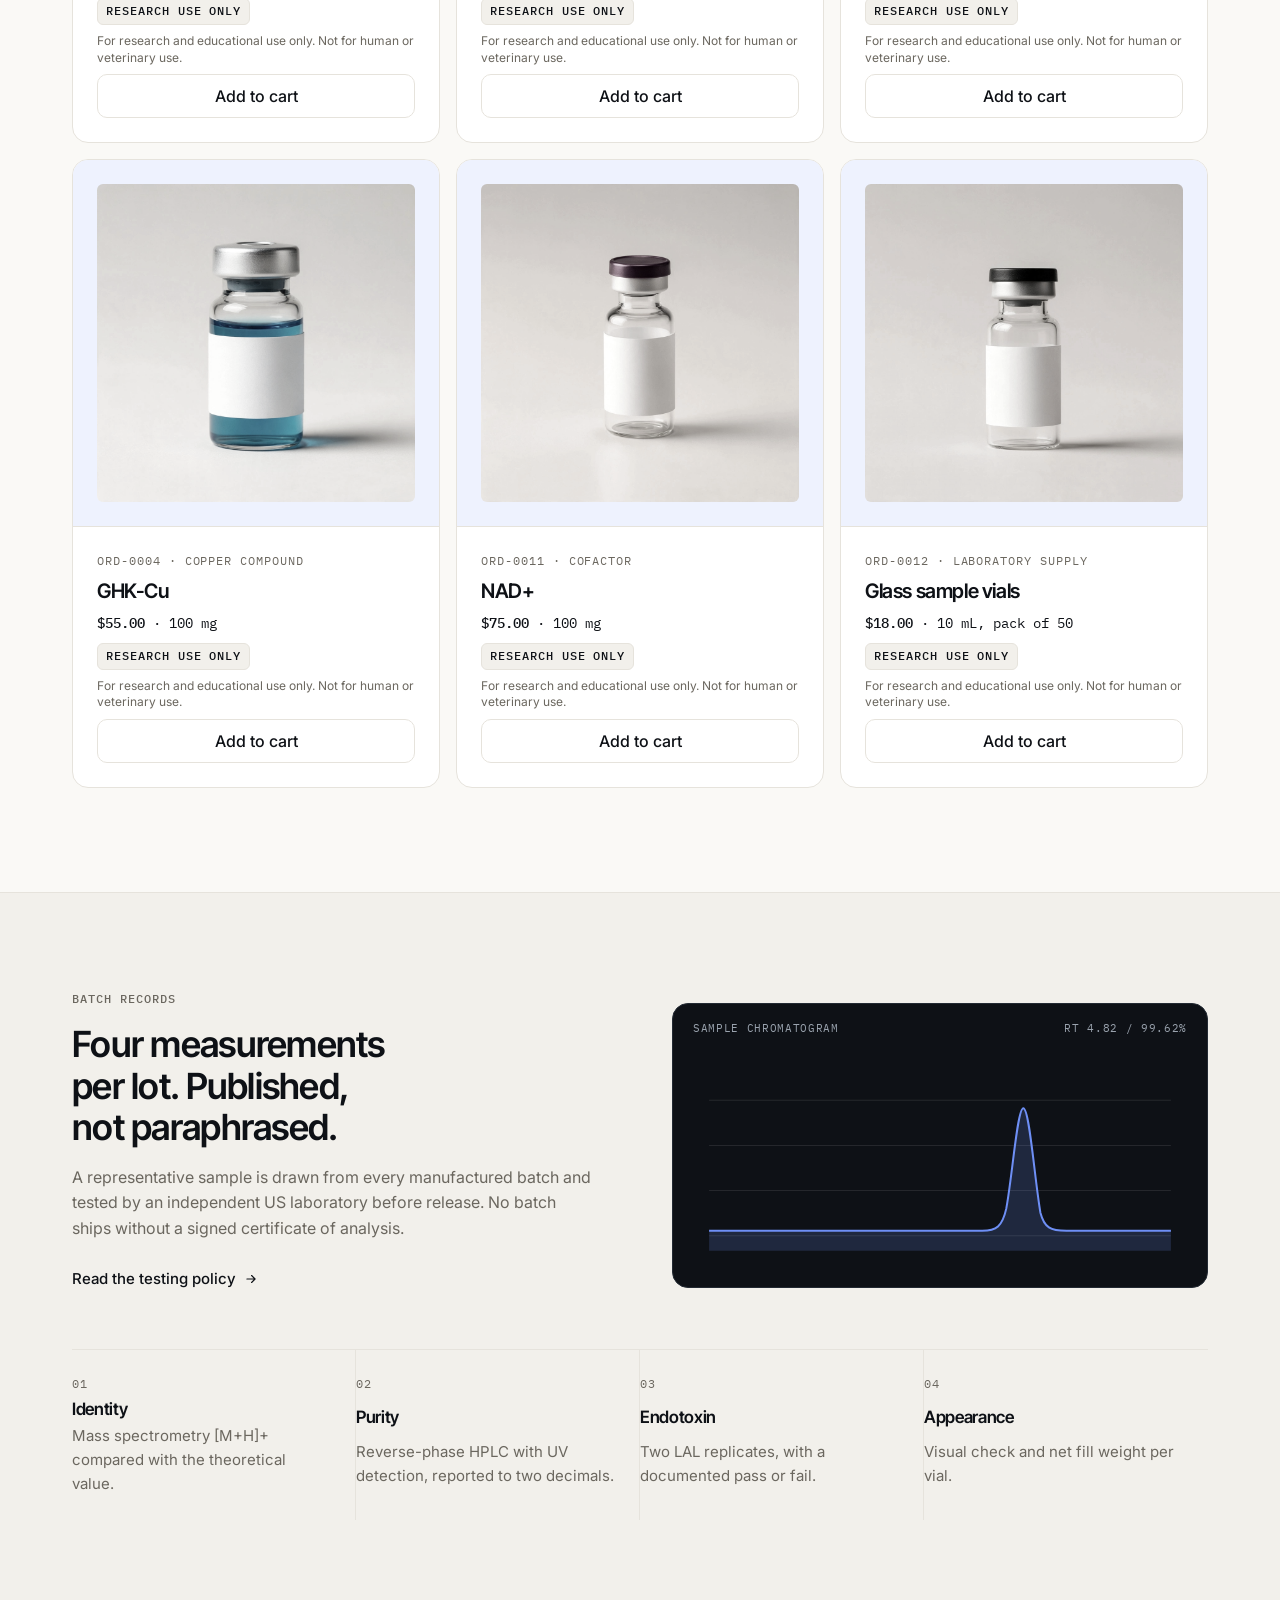
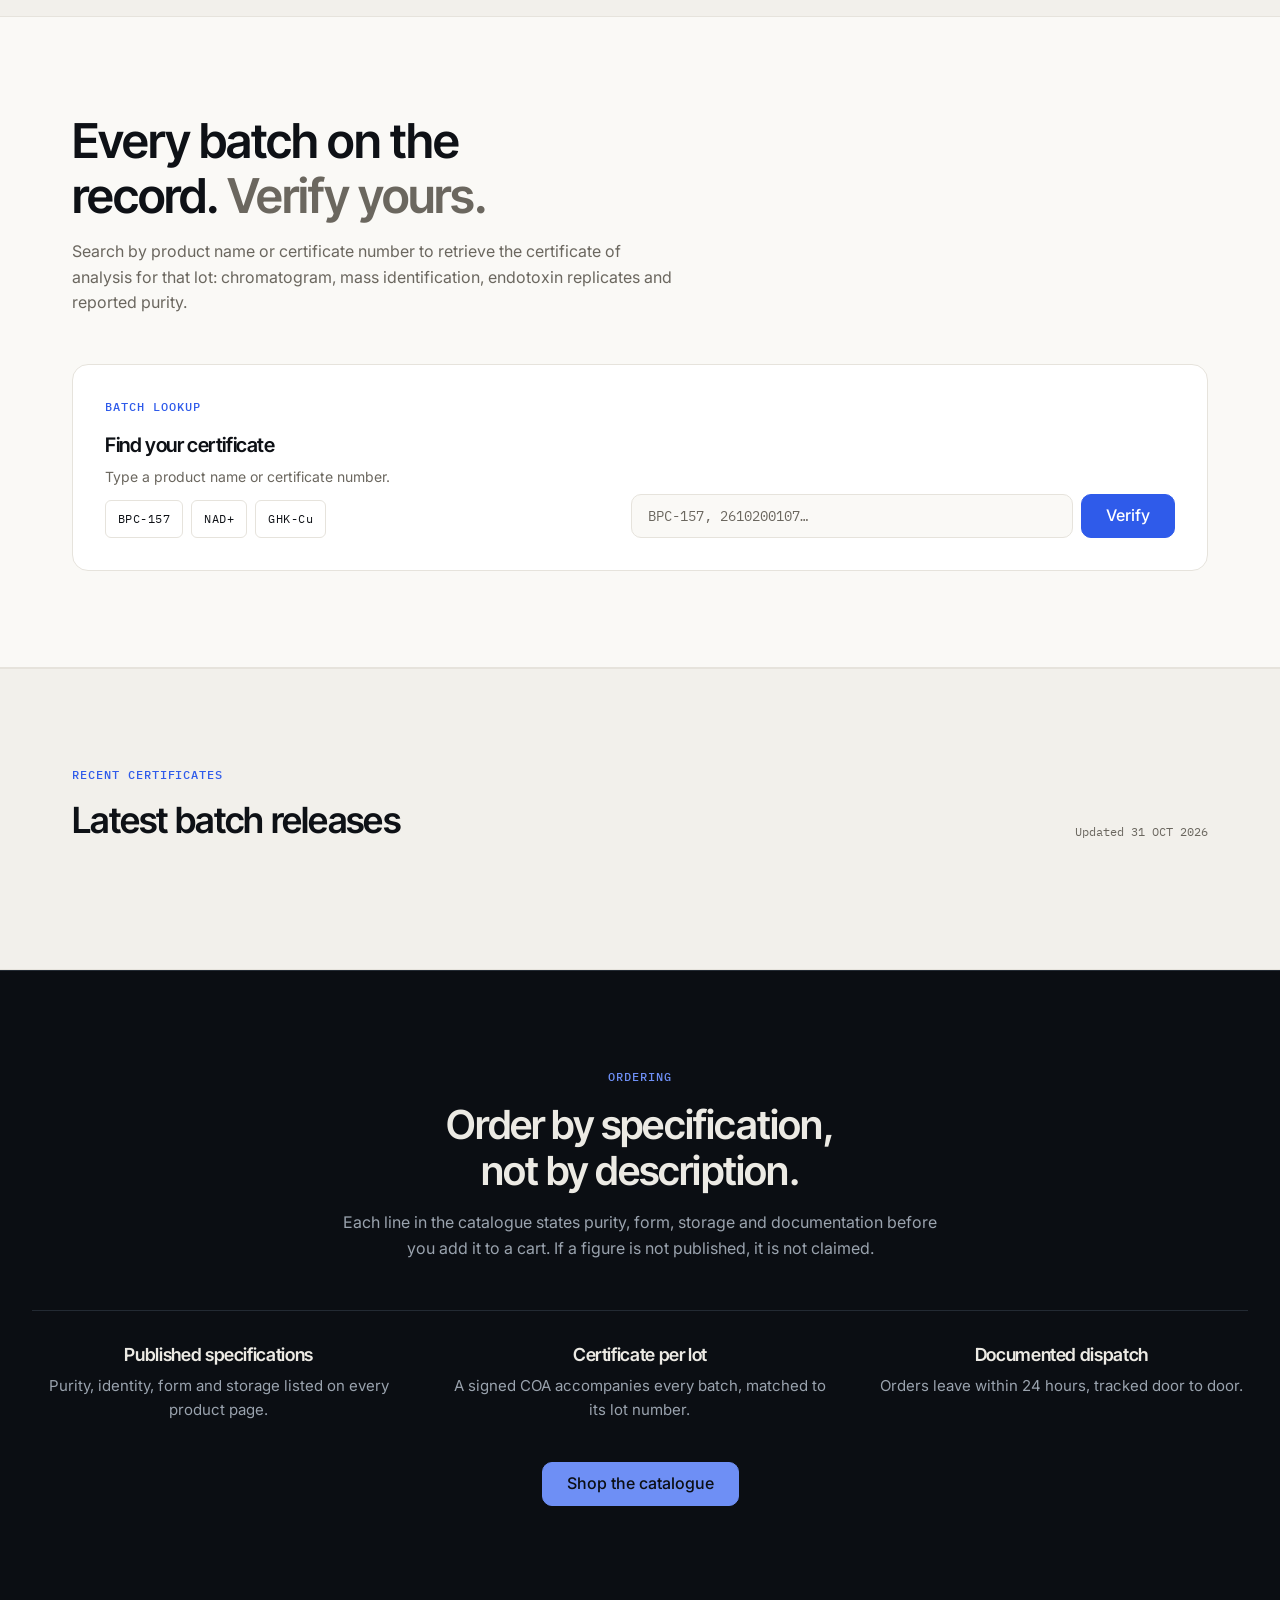
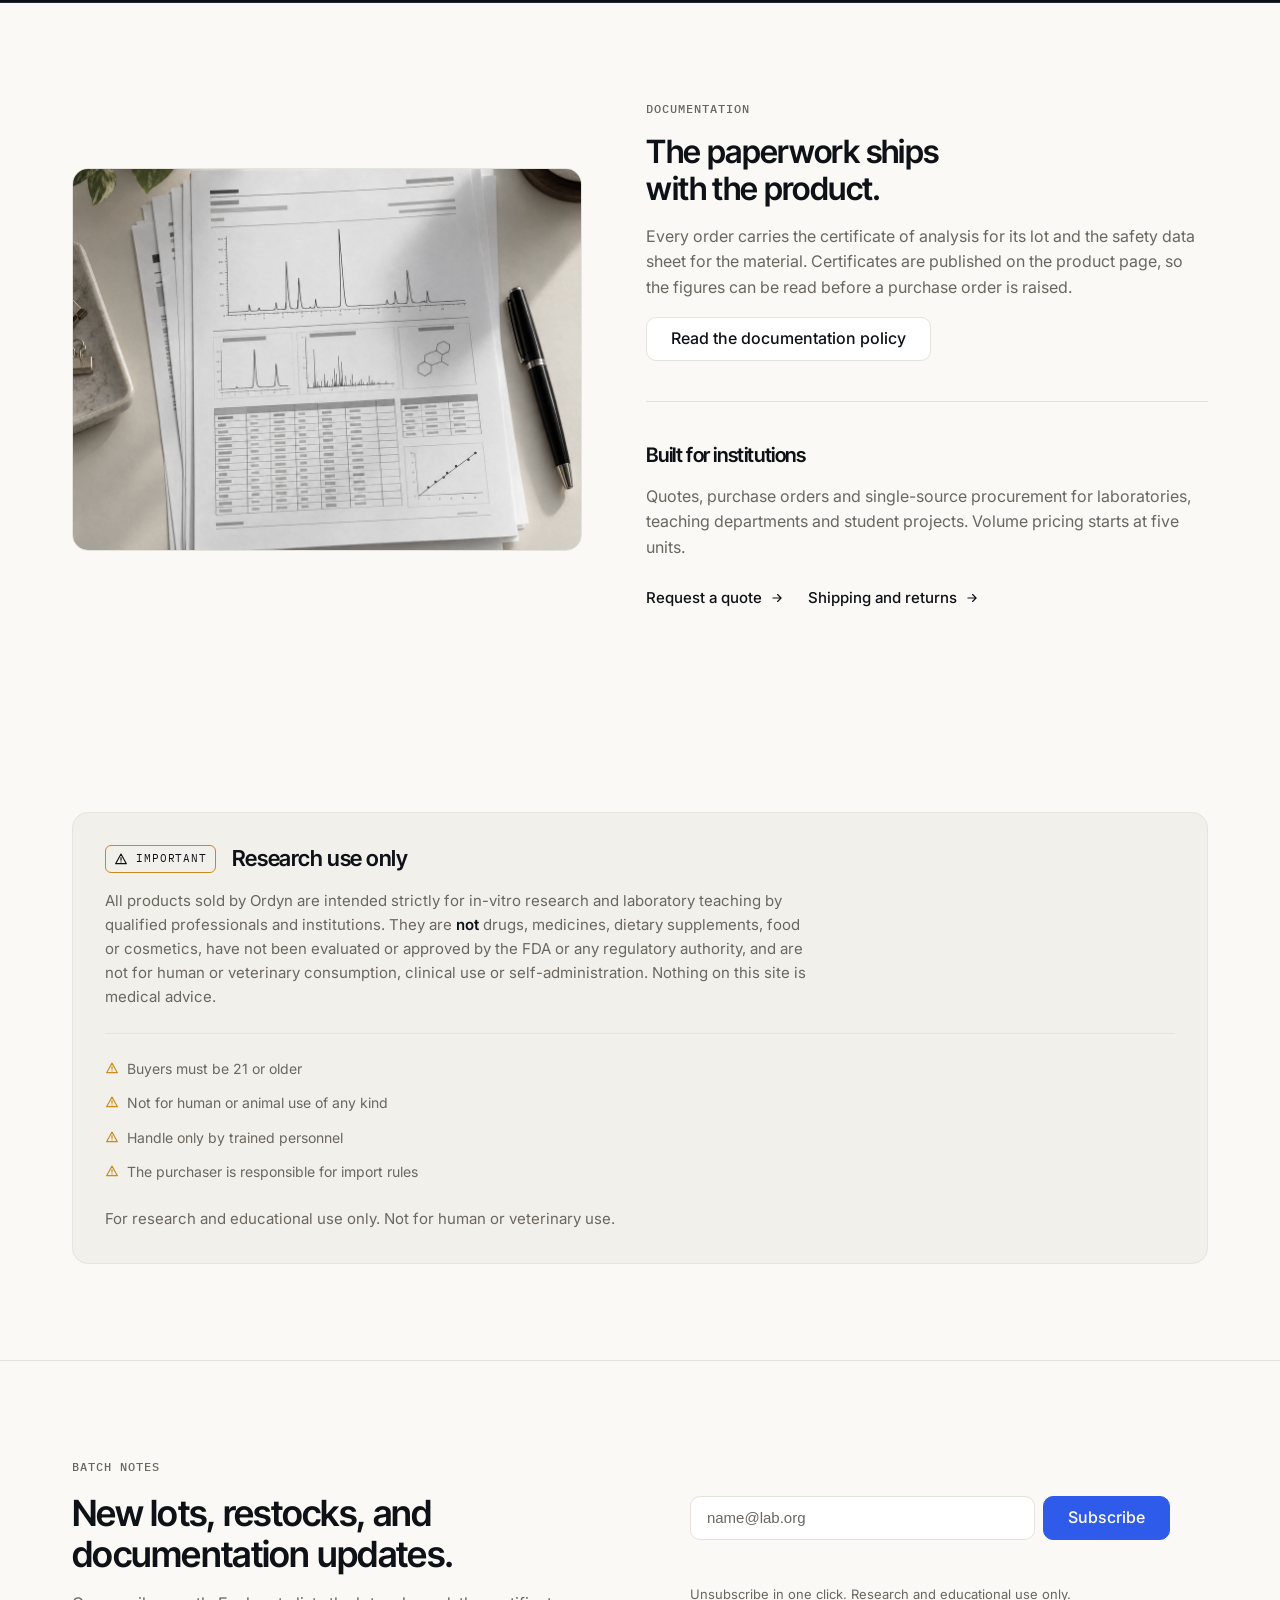
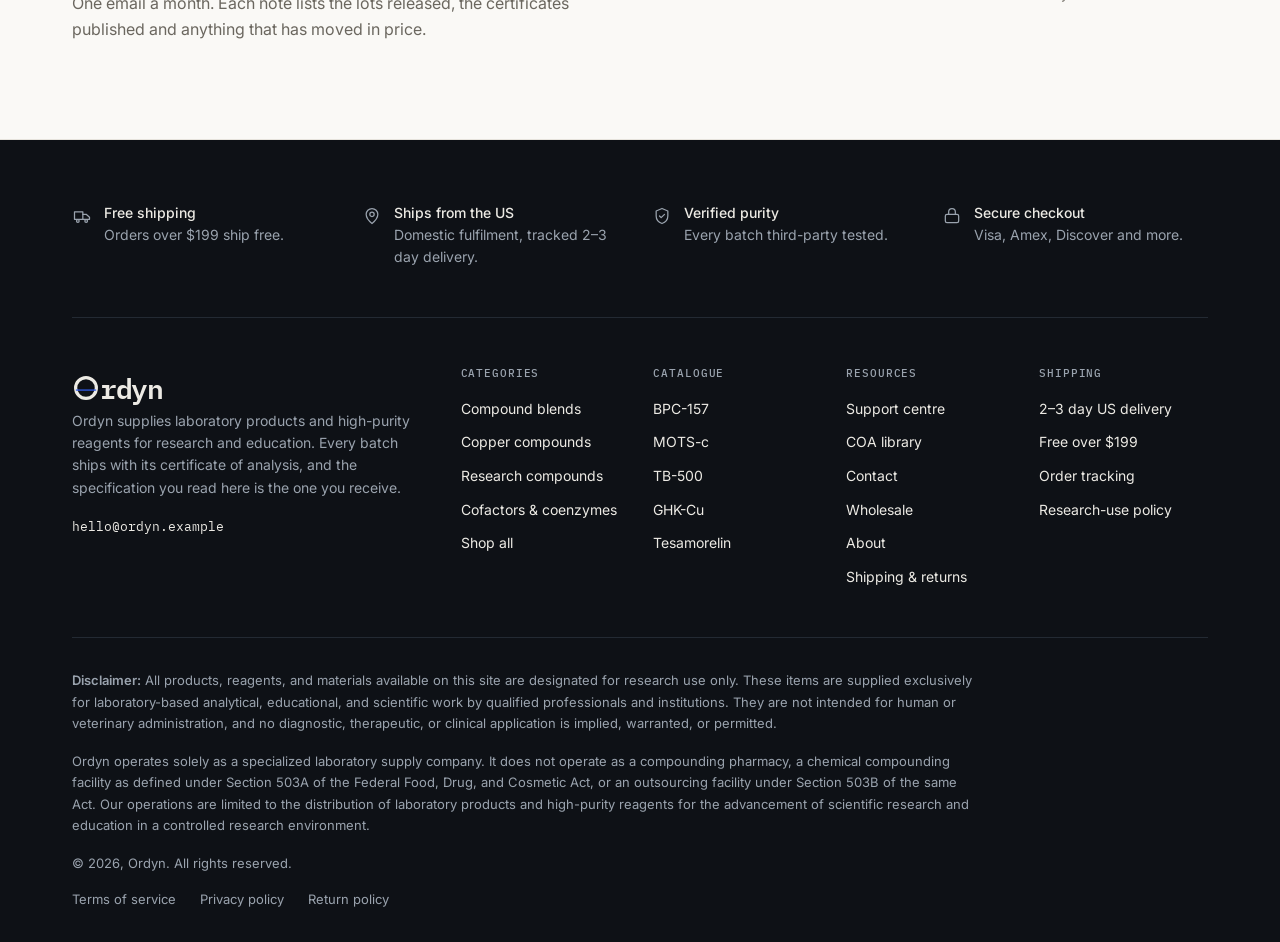
==== commit fc81b5f4: "auto-sync - 2026-11-04 12:29" ====
--- a/index.html
+++ b/index.html
@@ -16,7 +16,7 @@
 
   <link rel="preconnect" href="https://fonts.googleapis.com">
   <link rel="preconnect" href="https://fonts.gstatic.com" crossorigin>
-  <link rel="stylesheet" href="styles.css?v=5">
+  <link rel="stylesheet" href="styles.css?v=6">
 
   <script type="application/ld+json">
   {
@@ -557,7 +557,7 @@
   </footer>
 
   <div class="toast" role="status" aria-live="polite" data-toast></div>
-  <script src="products.js?v=5" defer></script>
-  <script src="script.js?v=5" defer></script>
+  <script src="products.js?v=6" defer></script>
+  <script src="script.js?v=6" defer></script>
 </body>
 </html>
--- a/styles.css
+++ b/styles.css
@@ -2370,7 +2370,65 @@
 .age-gate h2 { font-size: 24px; }
 .age-gate p { font-size: 14px; color: var(--text-muted); }
 .age-gate__q { font-weight: 500; color: var(--text); }
-.age-gate__actions { display: flex; gap: 8px; margin-top: 24px; }
+/* The verification is two ticks and a button, not a question. Everything else —
+   brand mark, fine print, exit link, trust line — sits underneath in smaller type. */
+.age-gate__brand {
+  display: inline-flex;
+  align-items: baseline;
+  gap: 3px;
+  color: var(--ink-900);
+  font-family: var(--font-display);
+  font-size: 20px;
+  font-weight: 600;
+  letter-spacing: -0.04em;
+  line-height: 1;
+  margin: 0 0 16px;
+}
+.age-gate__brand .brand__mark { display: inline-flex; color: var(--ink-900); margin-right: -0.12em; }
+.age-gate__brand .brand__mark svg { width: 1em; height: 1em; }
+.age-gate__confirm { display: grid; gap: 12px; margin-top: 24px; }
+.age-gate__check {
+  display: flex;
+  align-items: flex-start;
+  gap: 12px;
+  padding: 16px;
+  border: 1px solid var(--border);
+  border-radius: var(--radius-md);
+  background: var(--surface);
+  font-size: 15px;
+  line-height: 1.5;
+  color: var(--text);
+  cursor: pointer;
+  transition: border-color var(--dur-fast) var(--ease), background var(--dur-fast) var(--ease);
+}
+.age-gate__check:hover { background: var(--surface-alt); }
+.age-gate__check:focus-within {
+  outline: 2px solid var(--primary);
+  outline-offset: 2px;
+  border-color: var(--primary);
+}
+.age-gate__check input {
+  width: 20px;
+  height: 20px;
+  margin: 1px 0 0;
+  accent-color: var(--primary);
+  flex: none;
+  cursor: pointer;
+}
+.age-gate__check strong { font-weight: 600; }
+.age-gate--has-error .age-gate__check:not(:has(input:checked)) { border-color: var(--danger); }
+.age-gate__error { margin: 12px 0 0; font-size: 13px; color: var(--danger); }
+.age-gate__actions { display: flex; gap: 8px; margin-top: 16px; }
+.age-gate__actions .btn { min-height: 48px; }
+.age-gate__actions .btn:disabled { opacity: 0.5; cursor: not-allowed; }
+.age-gate__fine { font-size: 12px; line-height: 1.55; margin-top: 24px; }
+.age-gate__fine a { color: var(--text-muted); text-decoration: underline; text-underline-offset: 2px; }
+.age-gate__fine a:hover { color: var(--primary); }
+.age-gate__exit { font-size: 14px; margin-top: 16px; }
+.age-gate__exit a { color: var(--text); font-weight: 500; text-decoration: underline; text-underline-offset: 3px; }
+.age-gate__exit a:hover { color: var(--primary); }
+.age-gate__trust { font-size: 12px; margin-top: 12px; }
+.age-gate__trust a { color: var(--primary); text-decoration: underline; text-underline-offset: 2px; }
 .age-gate__denied { margin-top: 16px; font-size: 13px; color: var(--danger); }
 
 .coa-modal {
@@ -2514,20 +2572,71 @@
   max-width: 100%;
 }
 .offer::backdrop { background: rgba(11, 14, 19, 0.62); }
-.offer__inner { padding: 40px 36px 32px; position: relative; text-align: center; }
-.offer__mark { display: inline-flex; color: var(--ink-900); margin-bottom: 18px; }
-.offer .kicker { margin: 0 0 12px; }
-.offer h2 { font-size: 26px; margin: 0 0 12px; }
+.offer__inner { padding: 40px 36px 32px; position: relative; text-align: left; }
+.offer__brand {
+  display: inline-flex;
+  align-items: baseline;
+  gap: 3px;
+  color: var(--ink-900);
+  font-family: var(--font-display);
+  font-size: 20px;
+  font-weight: 600;
+  letter-spacing: -0.04em;
+  line-height: 1;
+  margin: 0 8px 0 0;
+  vertical-align: middle;
+}
+.offer__brand .brand__mark { display: inline-flex; color: var(--ink-900); margin-right: -0.12em; }
+.offer__brand .brand__mark svg { width: 1em; height: 1em; }
+.offer__eyebrow {
+  display: inline-block;
+  margin: 0;
+  padding: 4px 10px;
+  border: 1px solid var(--border);
+  border-radius: var(--radius-full);
+  background: var(--stone-100);
+  font-family: var(--font-mono);
+  font-size: 12px;
+  font-weight: 500;
+  letter-spacing: 0.08em;
+  text-transform: uppercase;
+  color: var(--text-muted);
+  vertical-align: middle;
+}
+.offer h2 { font-size: 26px; margin: 16px 0 12px; }
 .offer__copy {
   font-size: 15px;
   color: var(--text-muted);
-  margin: 0 auto;
-  max-width: 34ch;
-}
-.offer__form { display: grid; gap: 10px; margin-top: 24px; }
+  margin: 0;
+}
+.offer__list {
+  list-style: none;
+  margin: 16px 0 0;
+  padding: 16px 0 0;
+  border-top: 1px solid var(--border);
+  display: grid;
+  gap: 8px;
+}
+.offer__list li {
+  position: relative;
+  padding-left: 24px;
+  font-size: 14px;
+  color: var(--text);
+}
+.offer__list li::before {
+  content: "✓";
+  position: absolute;
+  left: 0;
+  top: 1px;
+  font-family: var(--font-mono);
+  font-size: 12px;
+  color: var(--success);
+}
+.offer__form { display: flex; gap: 8px; margin-top: 24px; }
 .offer__form input[type="email"] {
-  width: 100%;
-  min-height: 46px;
+  flex: 1;
+  min-width: 0;
+  min-height: 48px;
   padding: 10px 14px;
   border: 1px solid var(--border);
   border-radius: var(--radius-sm);
@@ -2535,14 +2644,15 @@
   color: var(--text);
   font-family: var(--font-body);
   font-size: 15px;
-  text-align: center;
-}
+  text-align: left;
+}
+.offer__form input::placeholder { color: var(--text-muted); }
 .offer__form input[type="email"]:focus {
   outline: 2px solid var(--primary);
   outline-offset: 1px;
   border-color: var(--primary);
 }
-.offer__form .btn { width: 100%; }
+.offer__form .btn { flex: none; min-height: 48px; }
 .offer__note { font-size: 14px; color: var(--text-muted); margin: 12px 0 0; min-height: 18px; }
 .offer__note.is-error { color: var(--danger); }
 .offer__code {
@@ -2561,23 +2671,86 @@
   position: absolute;
   top: 12px;
   right: 12px;
-  width: 32px;
-  height: 32px;
+  width: 36px;
+  height: 36px;
+  display: inline-flex;
+  align-items: center;
+  justify-content: center;
   border: 0;
-  border-radius: var(--radius-sm);
-  background: transparent;
-  color: var(--text-muted);
-  font-size: 20px;
-  line-height: 1;
+  border-radius: 50%;
+  background: var(--stone-100);
+  color: var(--text-muted);
   cursor: pointer;
-}
-.offer__close:hover { background: var(--stone-100); color: var(--text); }
+  transition: background var(--dur-fast) var(--ease), color var(--dur-fast) var(--ease);
+}
+.offer__close:hover { background: var(--stone-200); color: var(--text); }
+.offer__thanks {
+  margin: 24px 0 8px;
+  padding-top: 16px;
+  border-top: 1px solid var(--border);
+  font-family: var(--font-mono);
+  font-size: 11px;
+  letter-spacing: 0.08em;
+  text-transform: uppercase;
+  color: var(--text-muted);
+}
+.offer__stars { margin: 0; font-size: 15px; }
+.offer__stars a { display: inline-flex; align-items: center; gap: 8px; color: var(--text); font-weight: 500; }
+.offer__stars a:hover { color: var(--primary); }
 .offer__fine {
   font-size: 12px;
   line-height: 1.5;
   color: var(--text-muted);
-  margin: 16px auto 0;
-  max-width: 38ch;
+  margin: 12px 0 0;
+}
+
+/* --------------------------------------------------------------------------
+   Trustpilot strip — one live component in the header band on every page,
+   and the same "Excellent ★★★★★ Trustpilot" reading in the email offer
+   and the verification gate, so the three never disagree.
+   -------------------------------------------------------------------------- */
+
+.strip {
+  flex: 1 0 100%;
+  min-width: 0;
+  border-top: 1px solid var(--stone-200);
+  padding-block: 8px;
+}
+.strip__stars { margin: 0; }
+.strip__stars a {
+  display: flex;
+  align-items: center;
+  justify-content: center;
+  gap: 8px;
+  min-height: 28px;
+  color: var(--text);
+}
+.strip__stars a:hover { color: var(--primary); }
+.strip__excellent { font-size: 14px; font-weight: 500; text-decoration: underline; text-underline-offset: 3px; }
+.strip__box {
+  display: inline-flex;
+  align-items: center;
+  padding: 4px 6px;
+  border-radius: var(--radius-sm);
+  background: var(--success);
+  color: #FFFFFF;
+  font-size: 11px;
+  line-height: 1;
+  letter-spacing: 1px;
+}
+.strip__word { font-size: 13px; color: var(--text-muted); font-weight: 500; }
+
+/* From 1024px the strip rides inside the header row: under the nav tabs on
+   the left, the search in the middle, the Trustpilot link on the right. */
+@media (min-width: 1024px) {
+  .strip {
+    order: 0;
+    flex: 0 0 auto;
+    border-top: 0;
+    padding-block: 0;
+    margin-left: 16px;
+  }
+  .strip__stars a { justify-content: flex-start; }
 }
 
 /* --------------------------------------------------------------------------
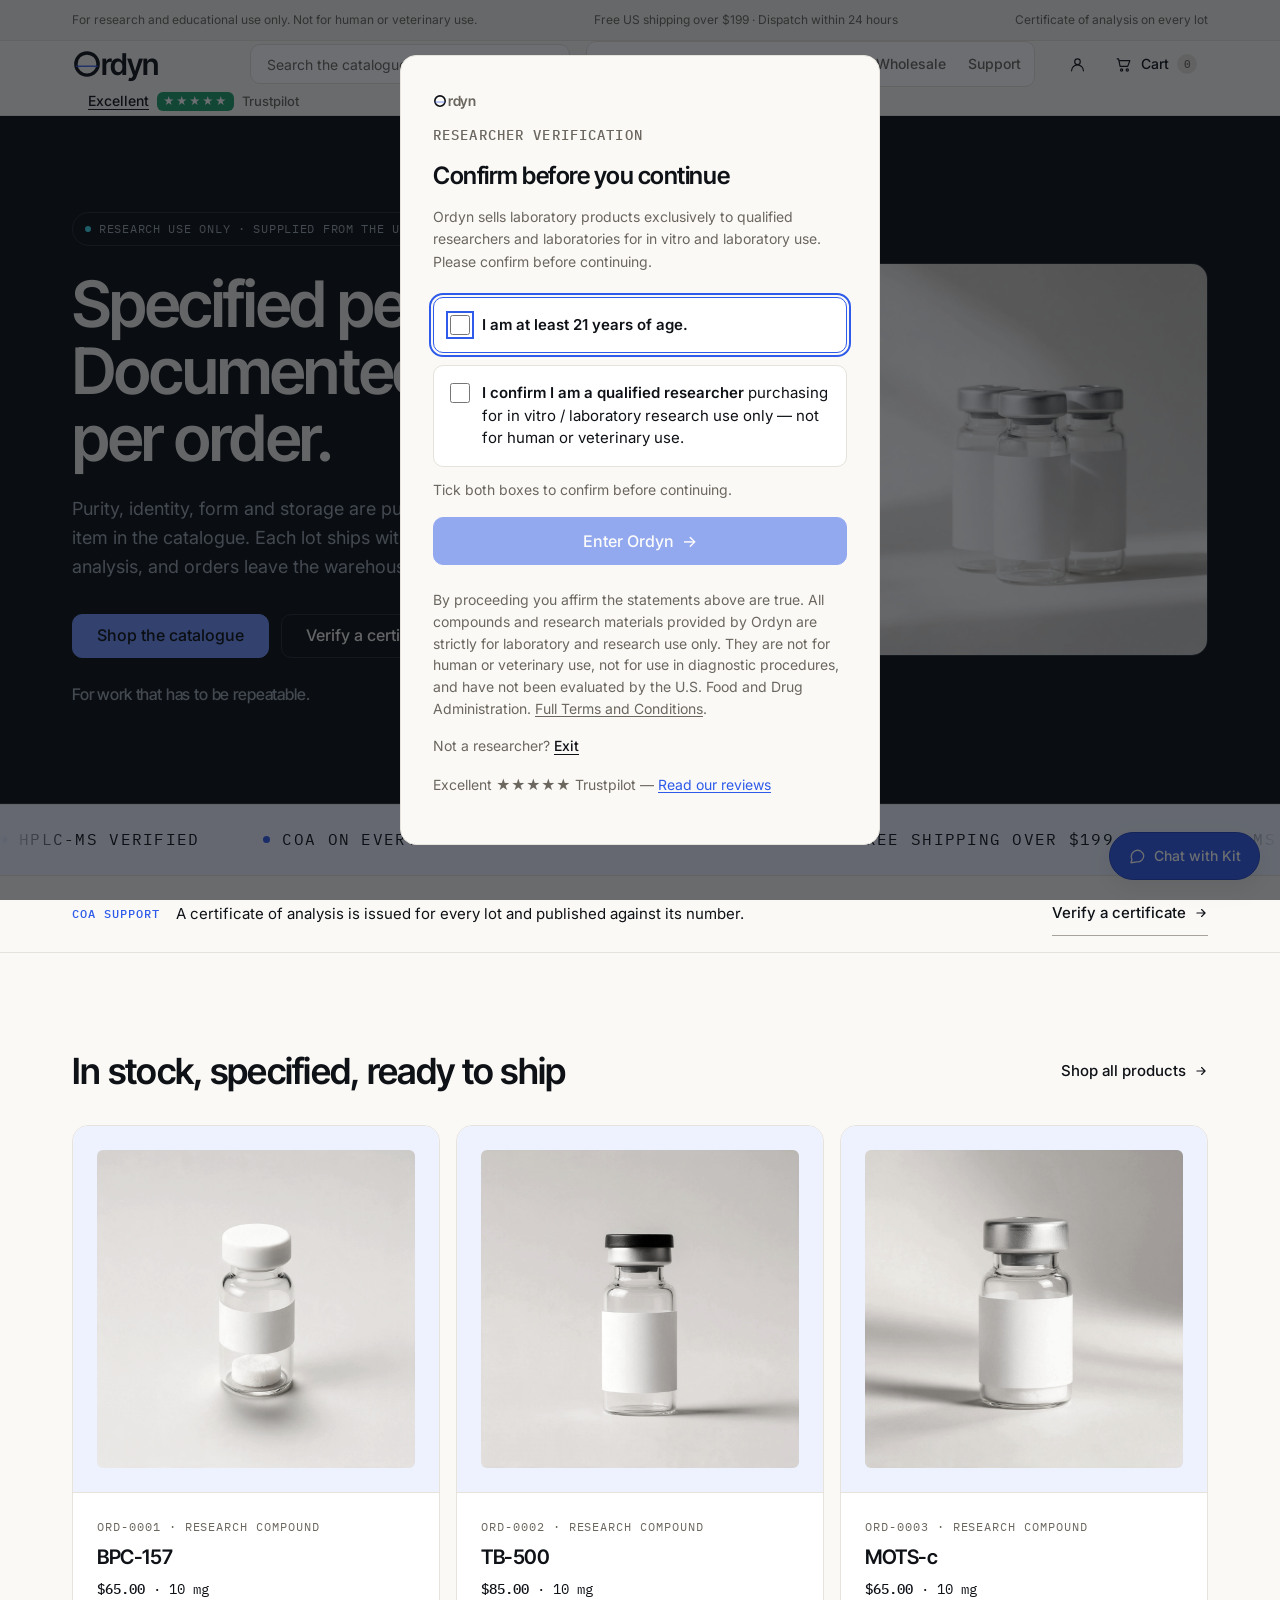
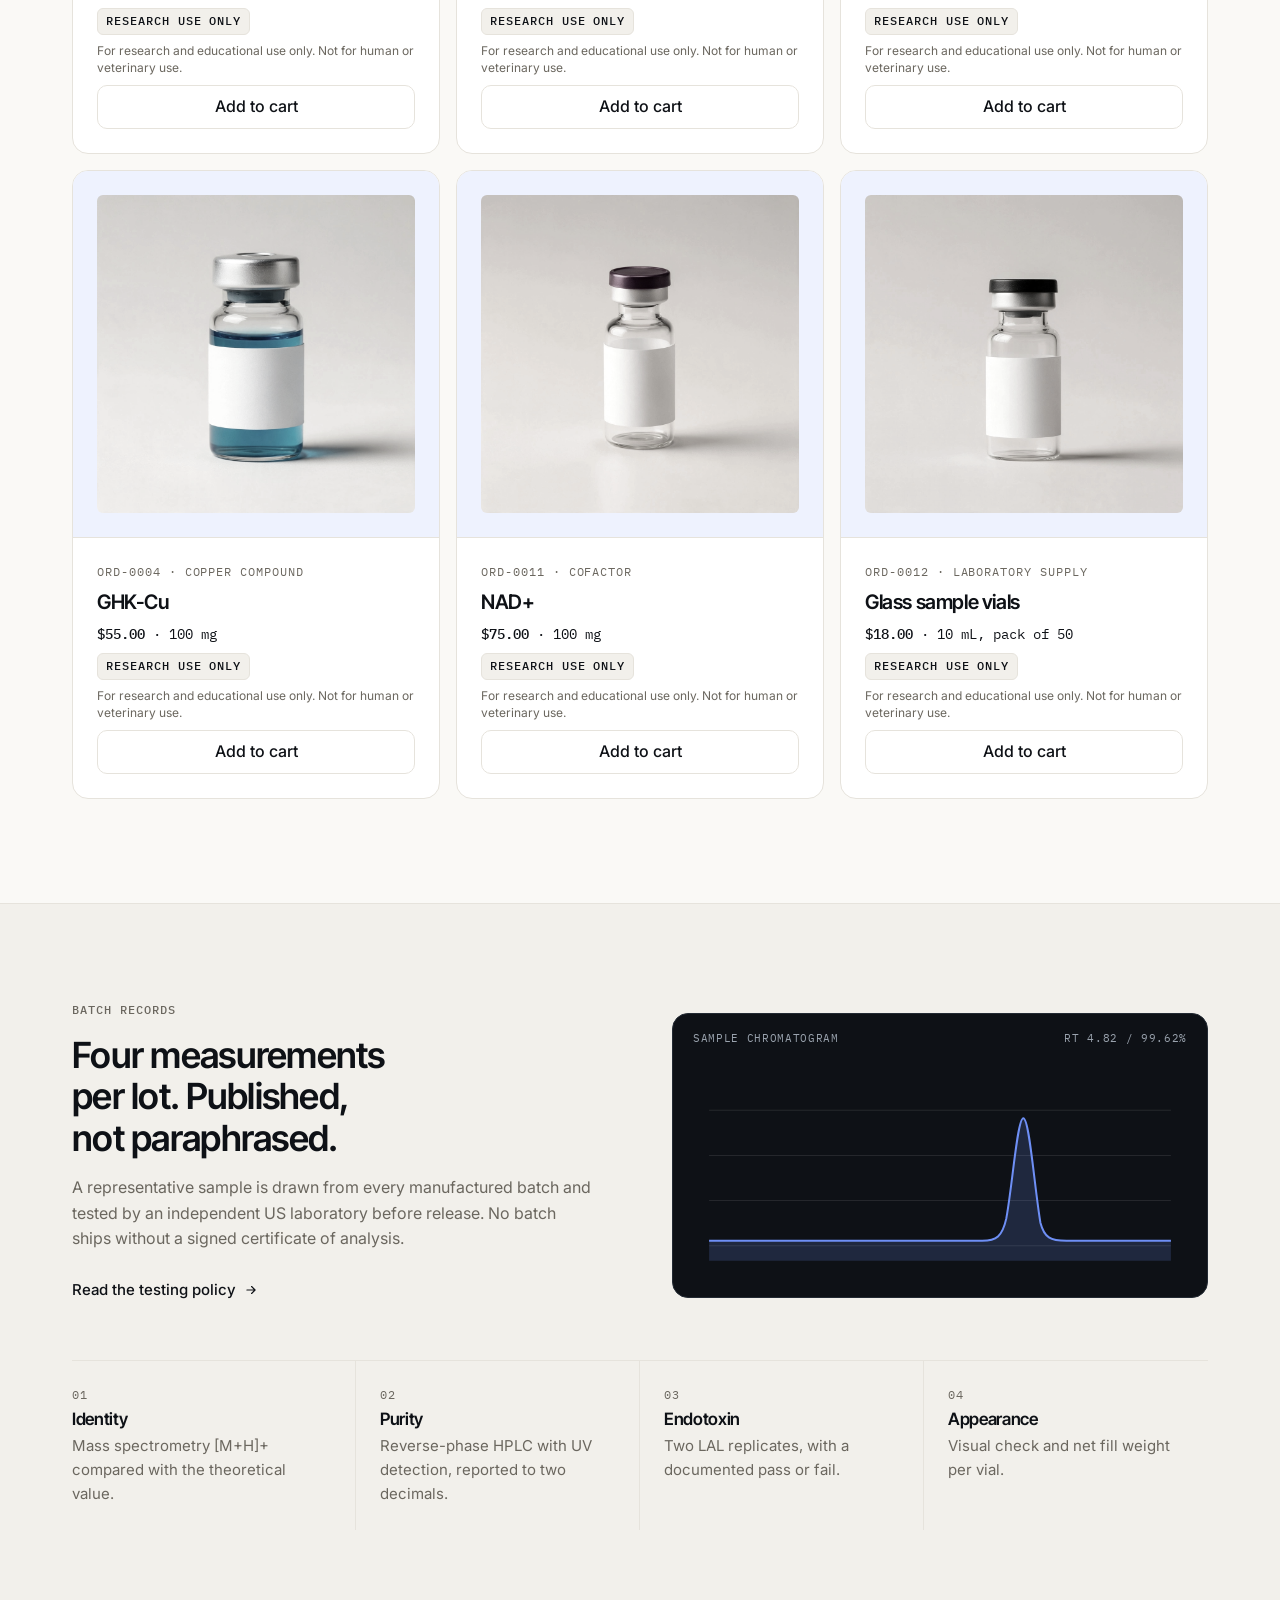
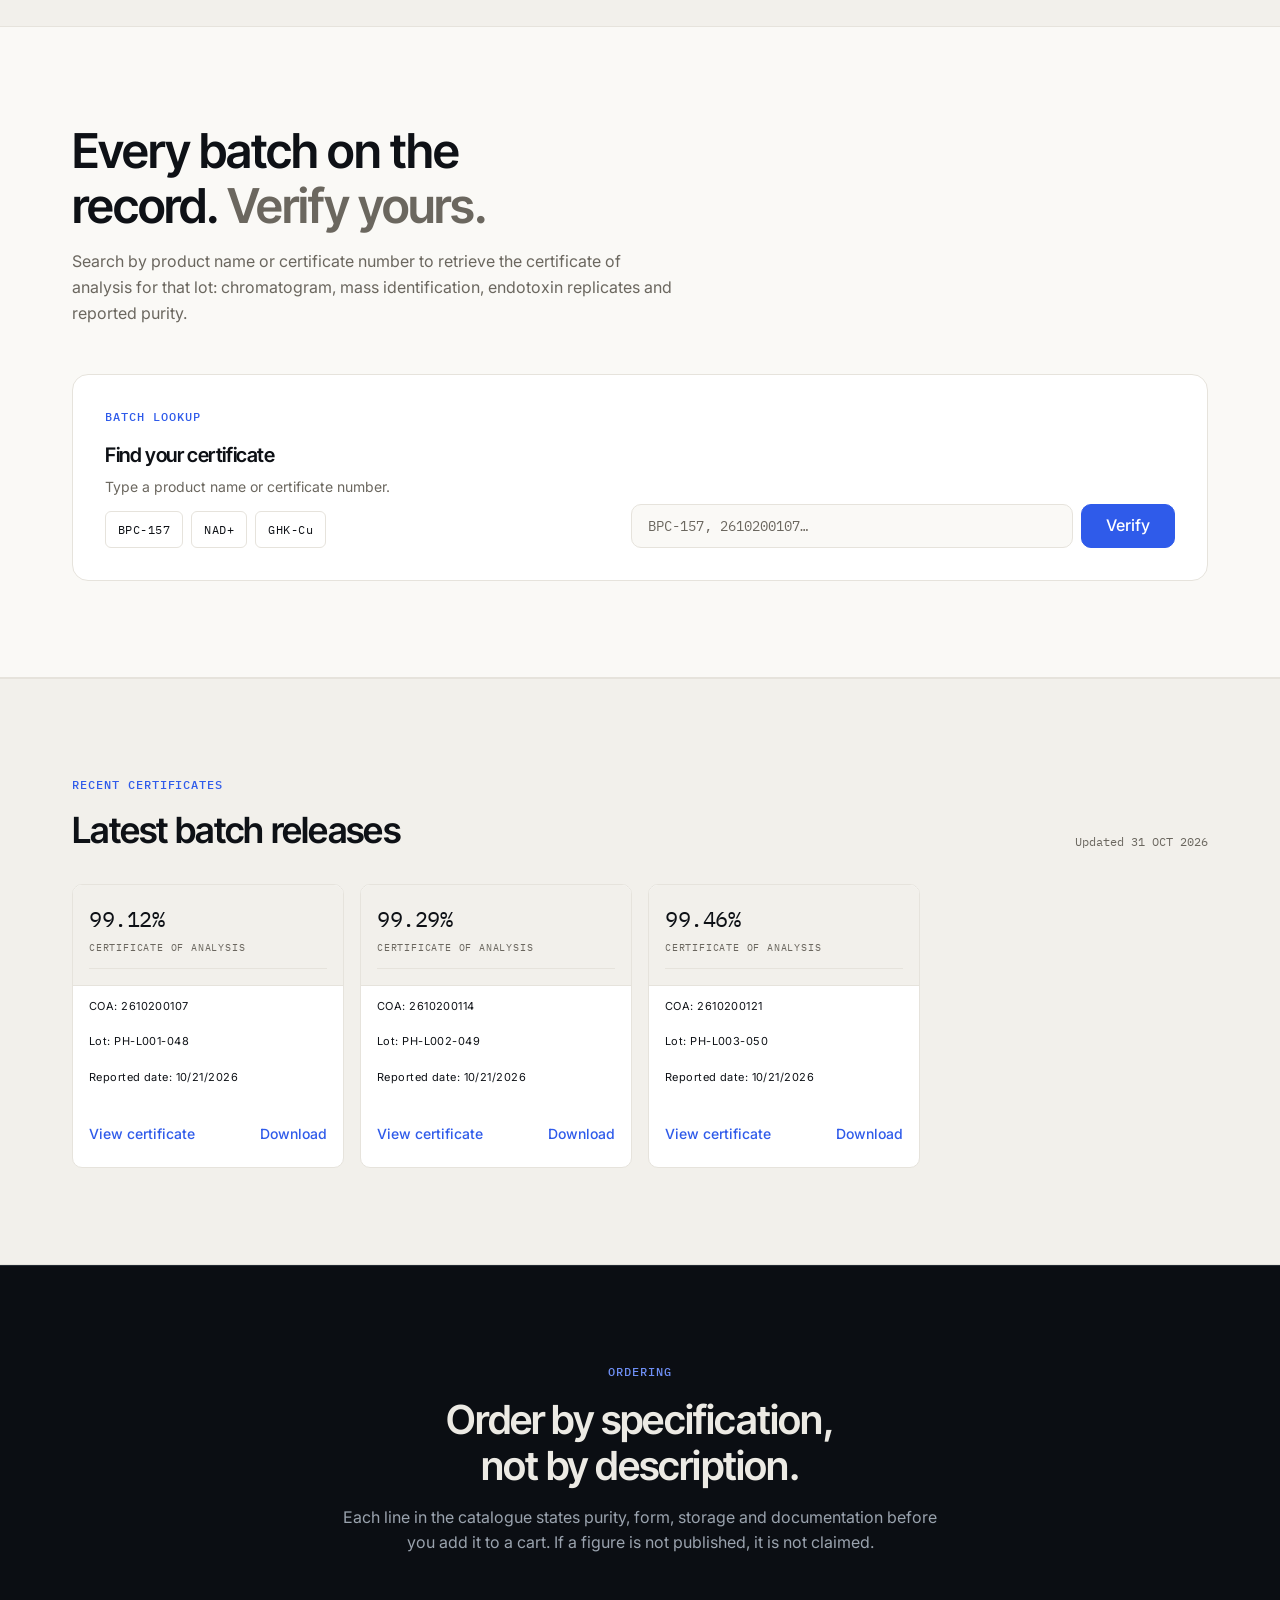
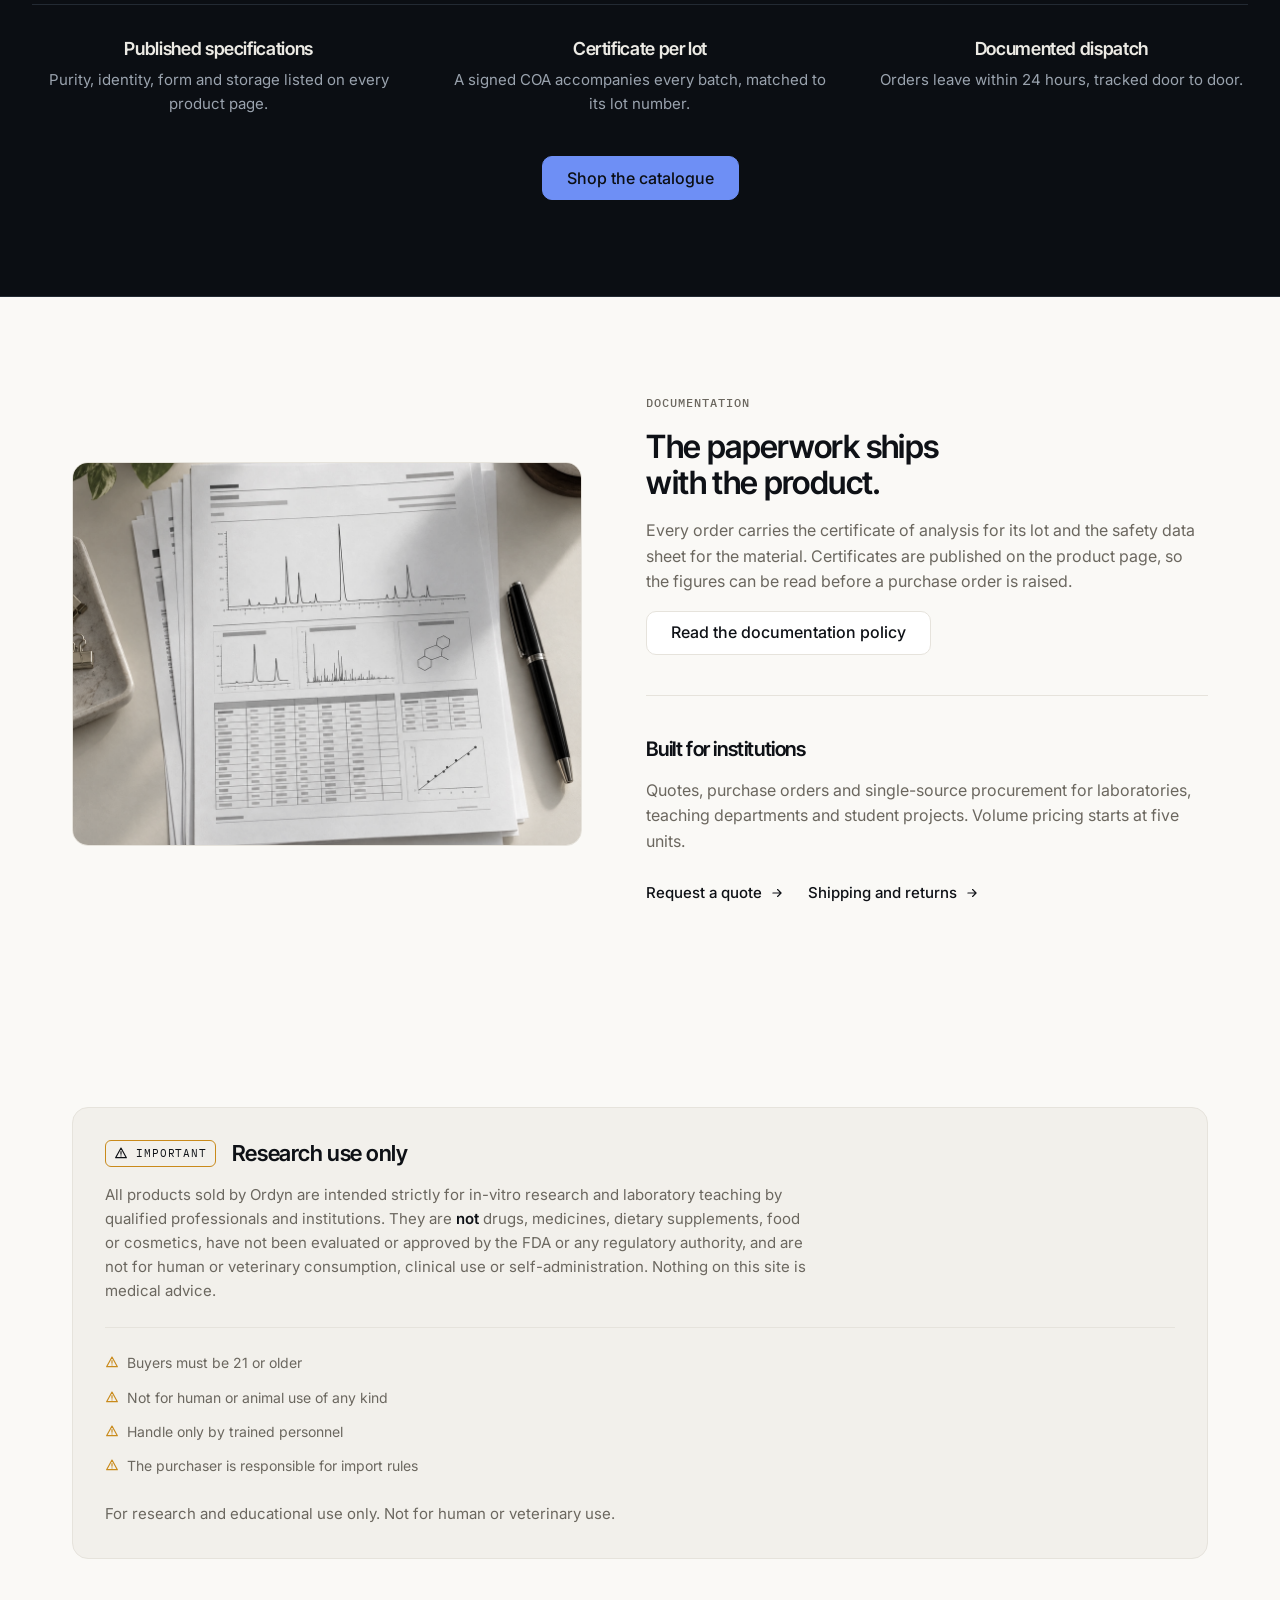
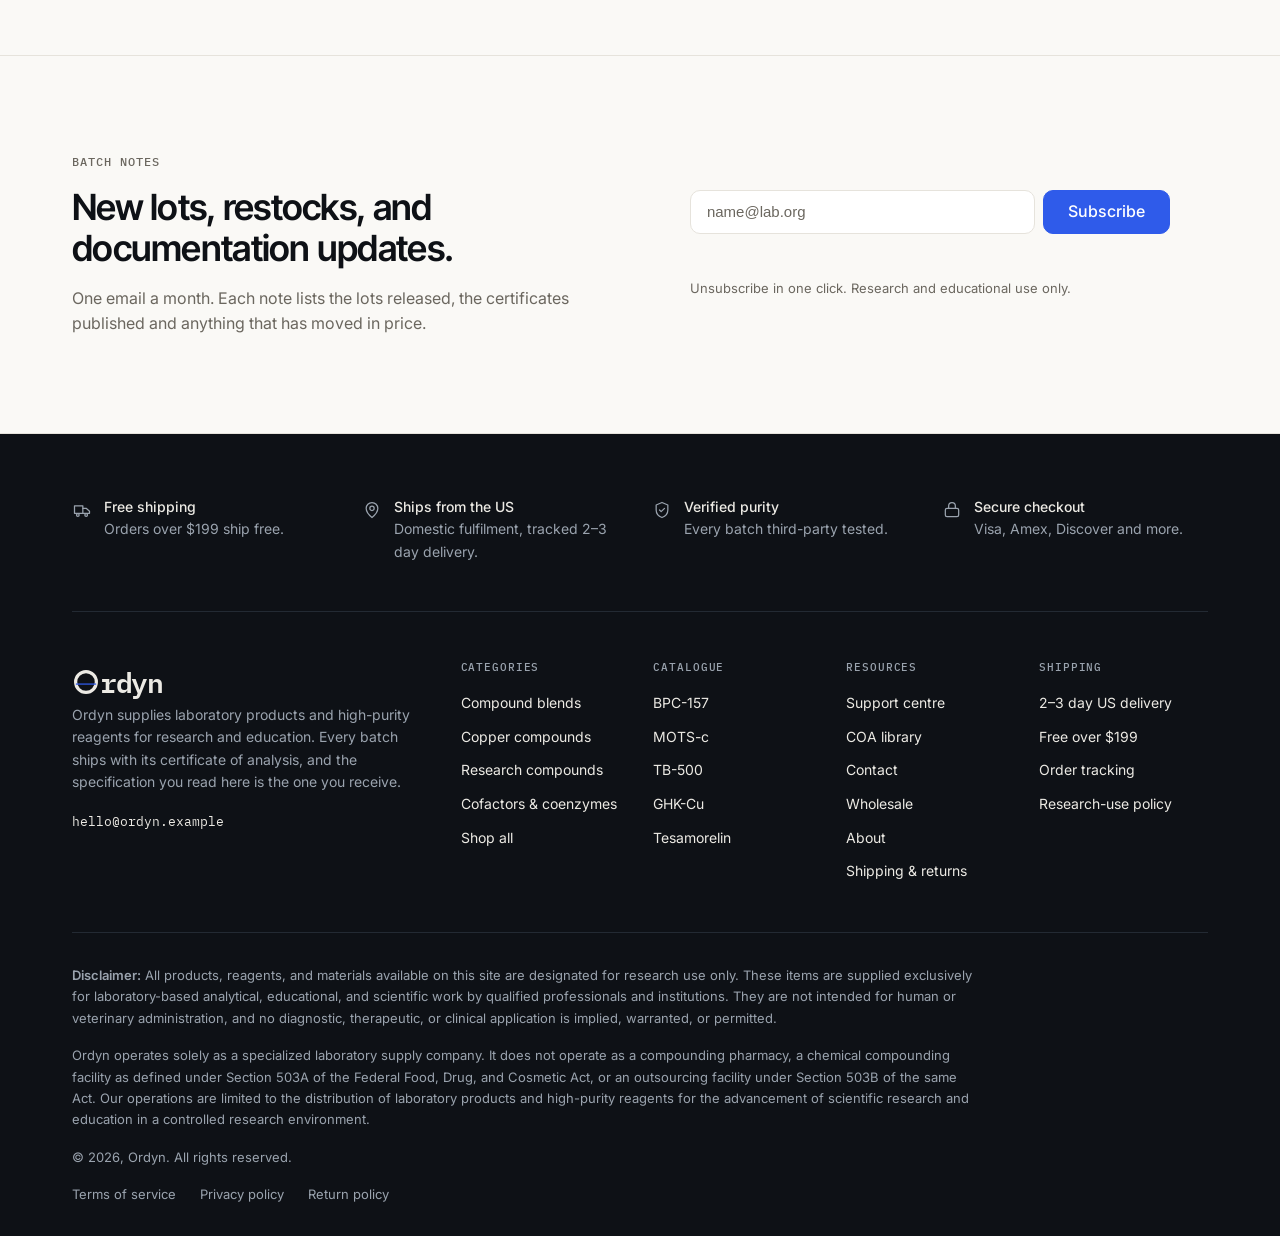
==== commit 24c25616: "auto-sync - 2026-11-06 11:41" ====
--- a/index.html
+++ b/index.html
@@ -16,7 +16,7 @@
 
   <link rel="preconnect" href="https://fonts.googleapis.com">
   <link rel="preconnect" href="https://fonts.gstatic.com" crossorigin>
-  <link rel="stylesheet" href="styles.css?v=6">
+  <link rel="stylesheet" href="styles.css?v=7">
 
   <script type="application/ld+json">
   {
@@ -557,7 +557,7 @@
   </footer>
 
   <div class="toast" role="status" aria-live="polite" data-toast></div>
-  <script src="products.js?v=6" defer></script>
-  <script src="script.js?v=6" defer></script>
+  <script src="products.js?v=7" defer></script>
+  <script src="script.js?v=7" defer></script>
 </body>
 </html>
--- a/styles.css
+++ b/styles.css
@@ -1171,6 +1171,8 @@
   .method__list { grid-template-columns: repeat(4, 1fr); }
   .method__list li { border-bottom: 0; border-right: 1px solid var(--border); padding-right: 24px; }
   .method__list li:last-child { border-right: 0; }
+  .method__list li + li { padding-left: 24px; }
+  .method__list li { align-content: start; }
 }
 @media (min-width: 1024px) {
   .method__grid { grid-template-columns: 1fr 1fr; gap: 64px; }
@@ -1897,7 +1899,7 @@
   font-size: 24px;
   margin-bottom: 4px;
 }
-.product__price span { font-size: 13px; color: var(--text-muted); }
+.product__price span { font-size: 20px; font-weight: 500; color: var(--text); letter-spacing: -0.01em; }
 
 .specs {
   display: grid;
@@ -2363,7 +2365,10 @@
   padding: 0;
   width: min(480px, calc(100vw - 32px));
   max-width: 100%;
-  max-height: calc(100vh - 48px);
+  max-height: calc(100vh - 32px);
+  max-height: calc(100dvh - 32px);
+  overflow-y: auto;
+  overscroll-behavior: contain;
 }
 .age-gate::backdrop { background: rgba(11, 14, 19, 0.6); }
 .age-gate__inner { padding: 32px; }
@@ -2570,6 +2575,10 @@
   padding: 0;
   width: min(440px, calc(100vw - 32px));
   max-width: 100%;
+  max-height: calc(100vh - 24px);
+  max-height: calc(100dvh - 24px);
+  overflow-y: auto;
+  overscroll-behavior: contain;
 }
 .offer::backdrop { background: rgba(11, 14, 19, 0.62); }
 .offer__inner { padding: 40px 36px 32px; position: relative; text-align: left; }
@@ -2790,7 +2799,7 @@
   display: flex;
   flex-direction: column;
   width: min(404px, calc(100vw - 32px));
-  height: min(620px, calc(100vh - 40px));
+  max-height: min(520px, calc(100vh - 40px));
   border: 1px solid var(--border);
   border-radius: 20px;
   background: var(--surface);
@@ -2843,7 +2852,7 @@
 .chat__close:hover { background: rgba(255, 255, 255, 0.12); }
 
 .chat__log {
-  flex: 1;
+  flex: 0 1 auto; min-height: 140px;
   overflow-y: auto;
   padding: 18px;
   display: flex;
@@ -2963,3 +2972,33 @@
   border-radius: 50%;
   background: var(--blue-600);
 }
+
+/* --------------------------------------------------------------------------
+   Purchase type: one-time or subscribe
+   -------------------------------------------------------------------------- */
+.subscribe { display: grid; gap: 8px; margin: 0 0 24px; padding: 0; border: 0; min-width: 0; }
+.subscribe__opt {
+  display: flex; gap: 12px; align-items: flex-start;
+  min-height: 44px; padding: 16px;
+  border: 1px solid var(--border); border-radius: var(--radius-md);
+  background: var(--surface); cursor: pointer;
+  transition: border-color var(--dur-fast) var(--ease), background var(--dur-fast) var(--ease);
+}
+.subscribe__opt:hover { border-color: var(--stone-400); }
+.subscribe__opt:has(input:checked) { border-color: var(--primary); background: var(--blue-50); }
+.subscribe__opt input { width: 18px; height: 18px; margin-top: 3px; accent-color: var(--primary); flex: none; }
+.subscribe__text { display: grid; gap: 2px; font-size: 15px; color: var(--text); }
+.subscribe__text strong { font-weight: 600; }
+.subscribe__text span { font-size: 13px; color: var(--text-muted); }
+
+/* Phone screens: the email box gets the full width instead of being squeezed
+   next to the button, and the panel keeps breathing room top and bottom. */
+@media (max-width: 479px) {
+  .offer__inner { padding: 28px 24px 24px; }
+  .offer h2 { font-size: 24px; }
+  .offer__eyebrow { margin-top: 8px; }
+  .offer__form { display: grid; gap: 8px; }
+  .offer__form .btn { width: 100%; }
+  .age-gate__inner { padding: 24px 20px; }
+  .age-gate__check { padding: 14px; }
+}
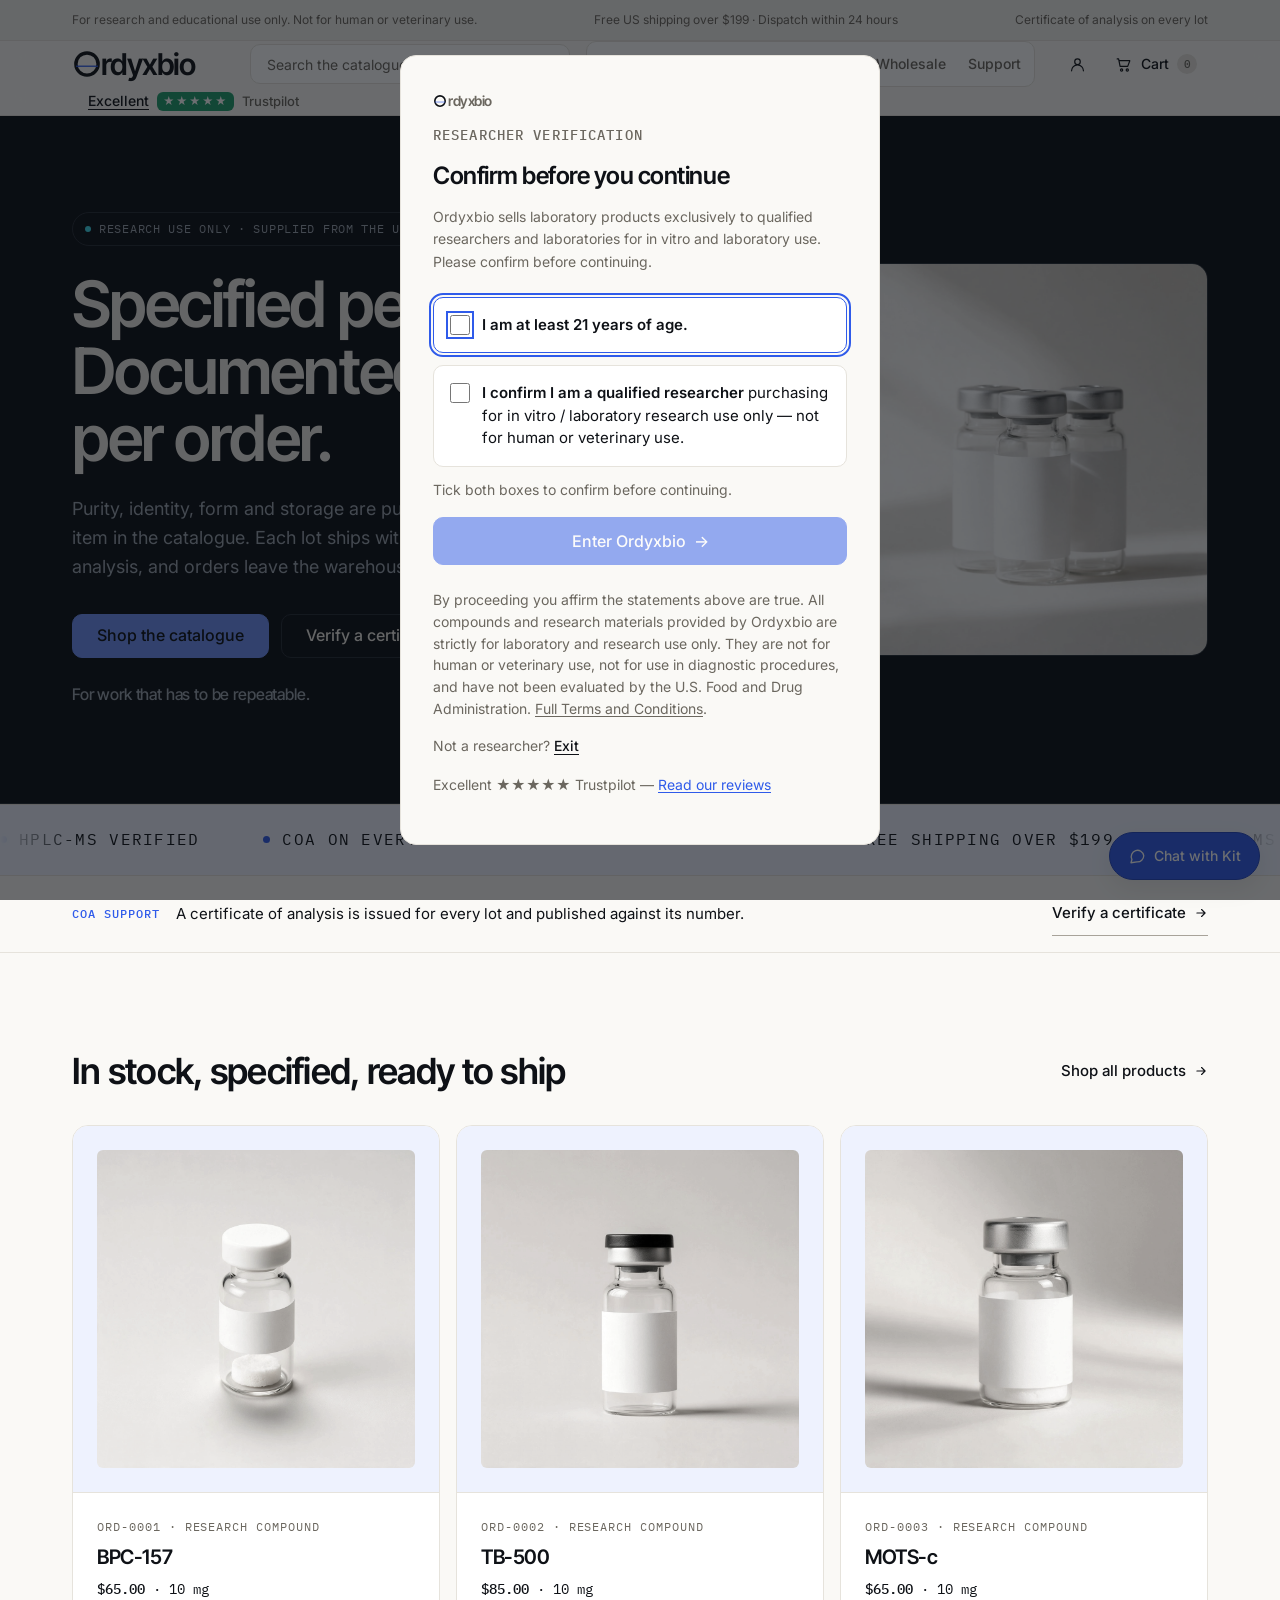
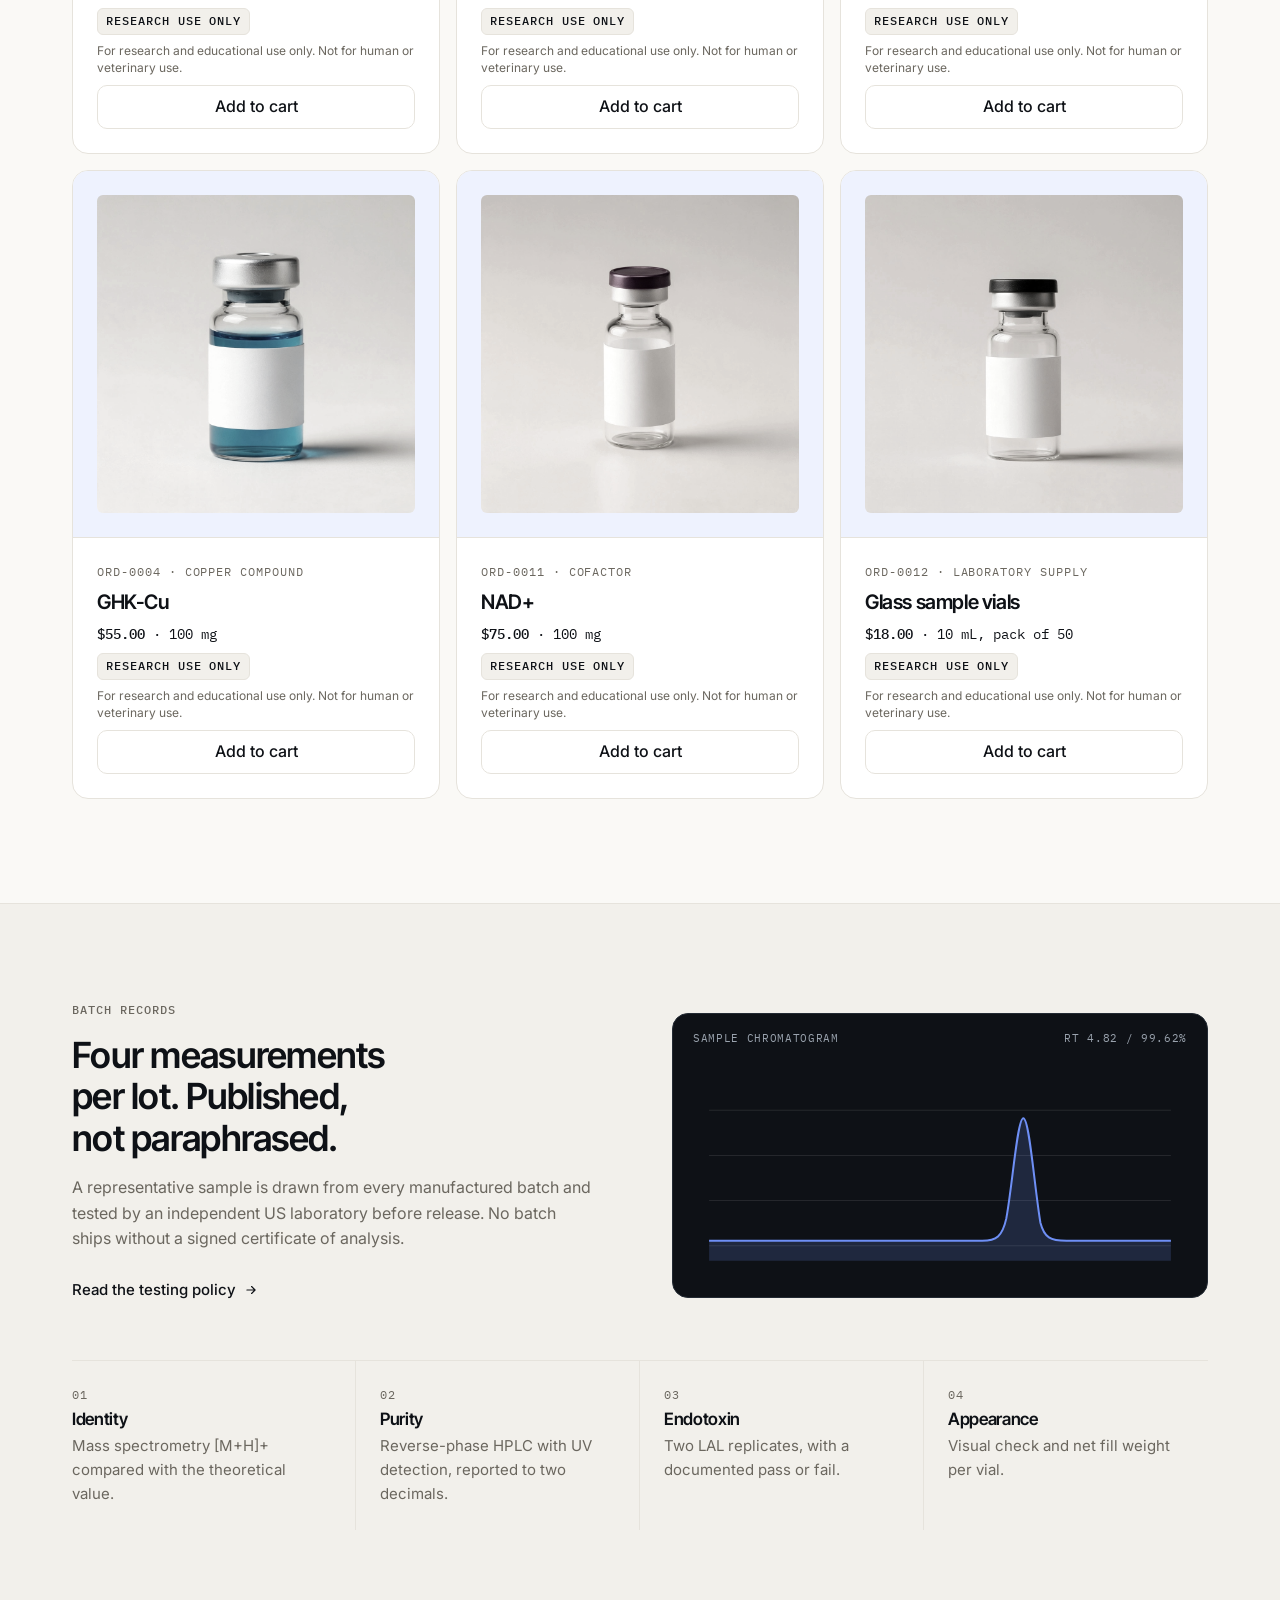
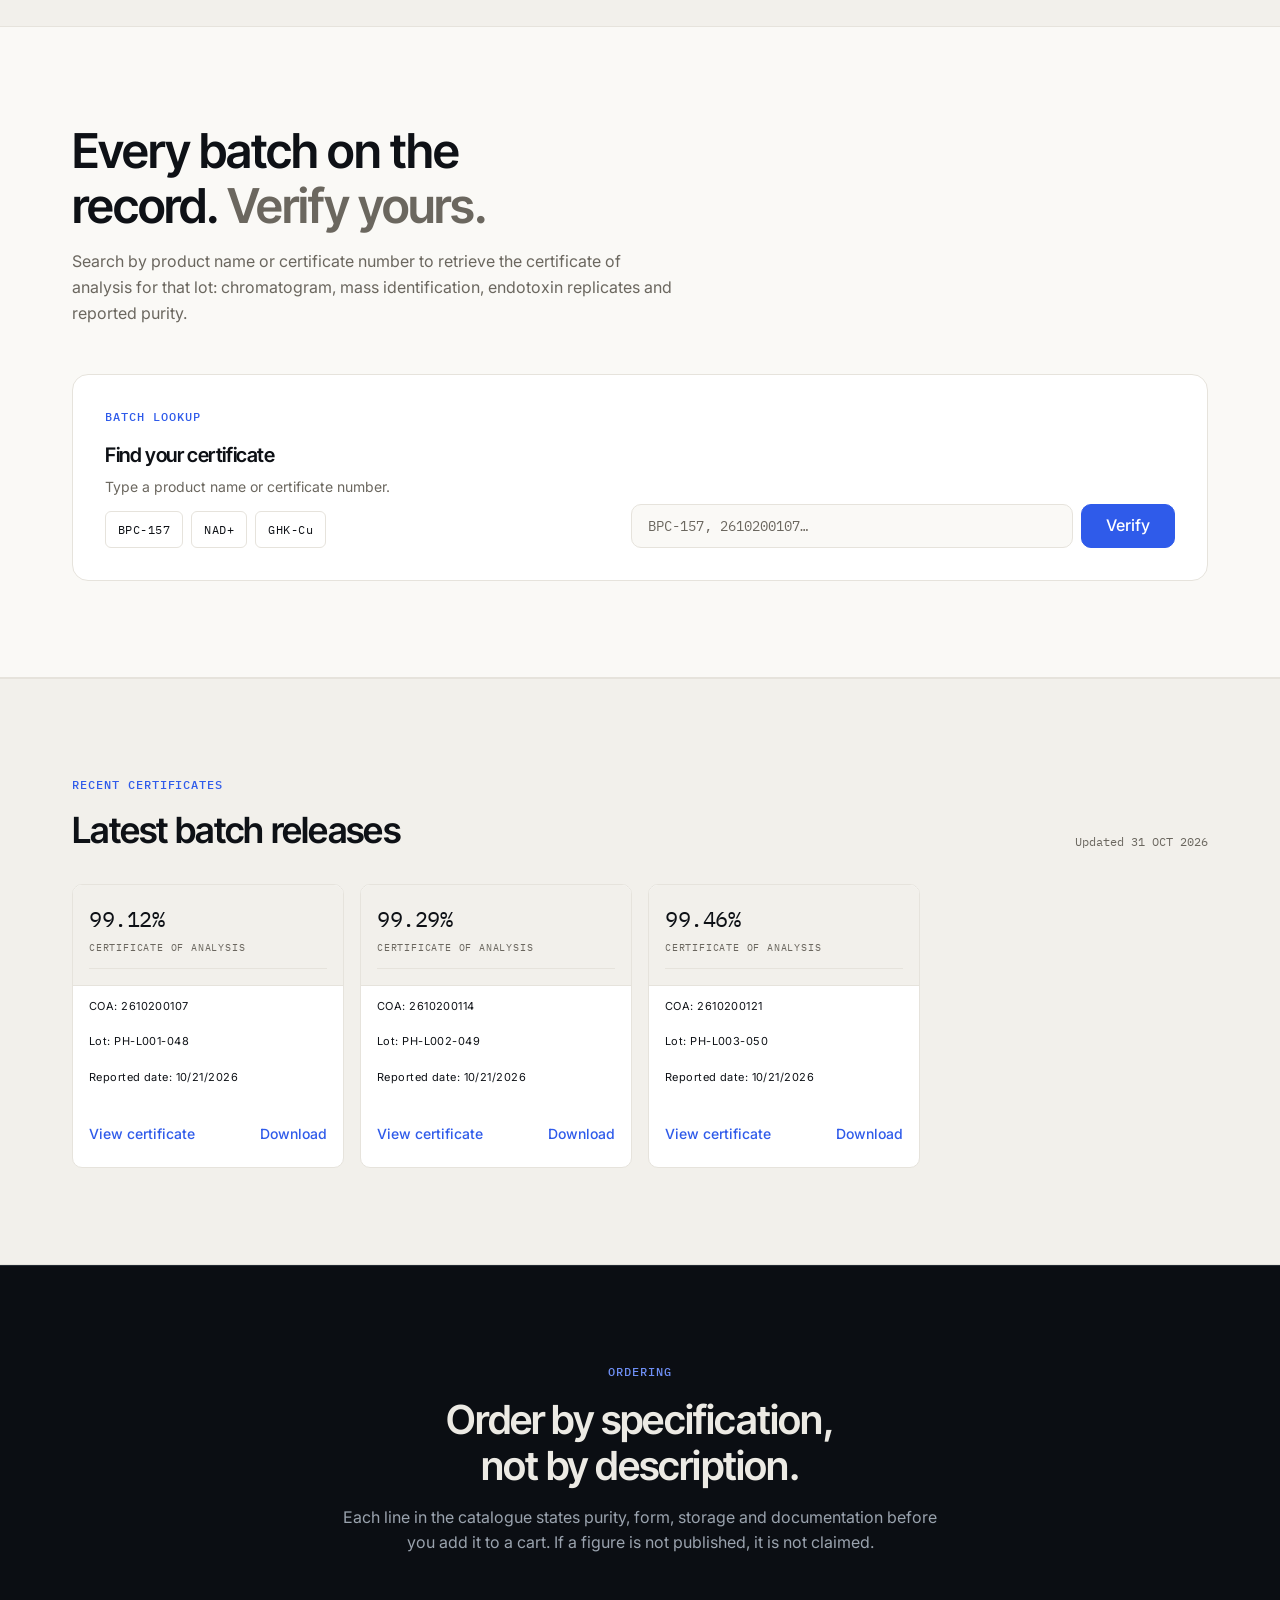
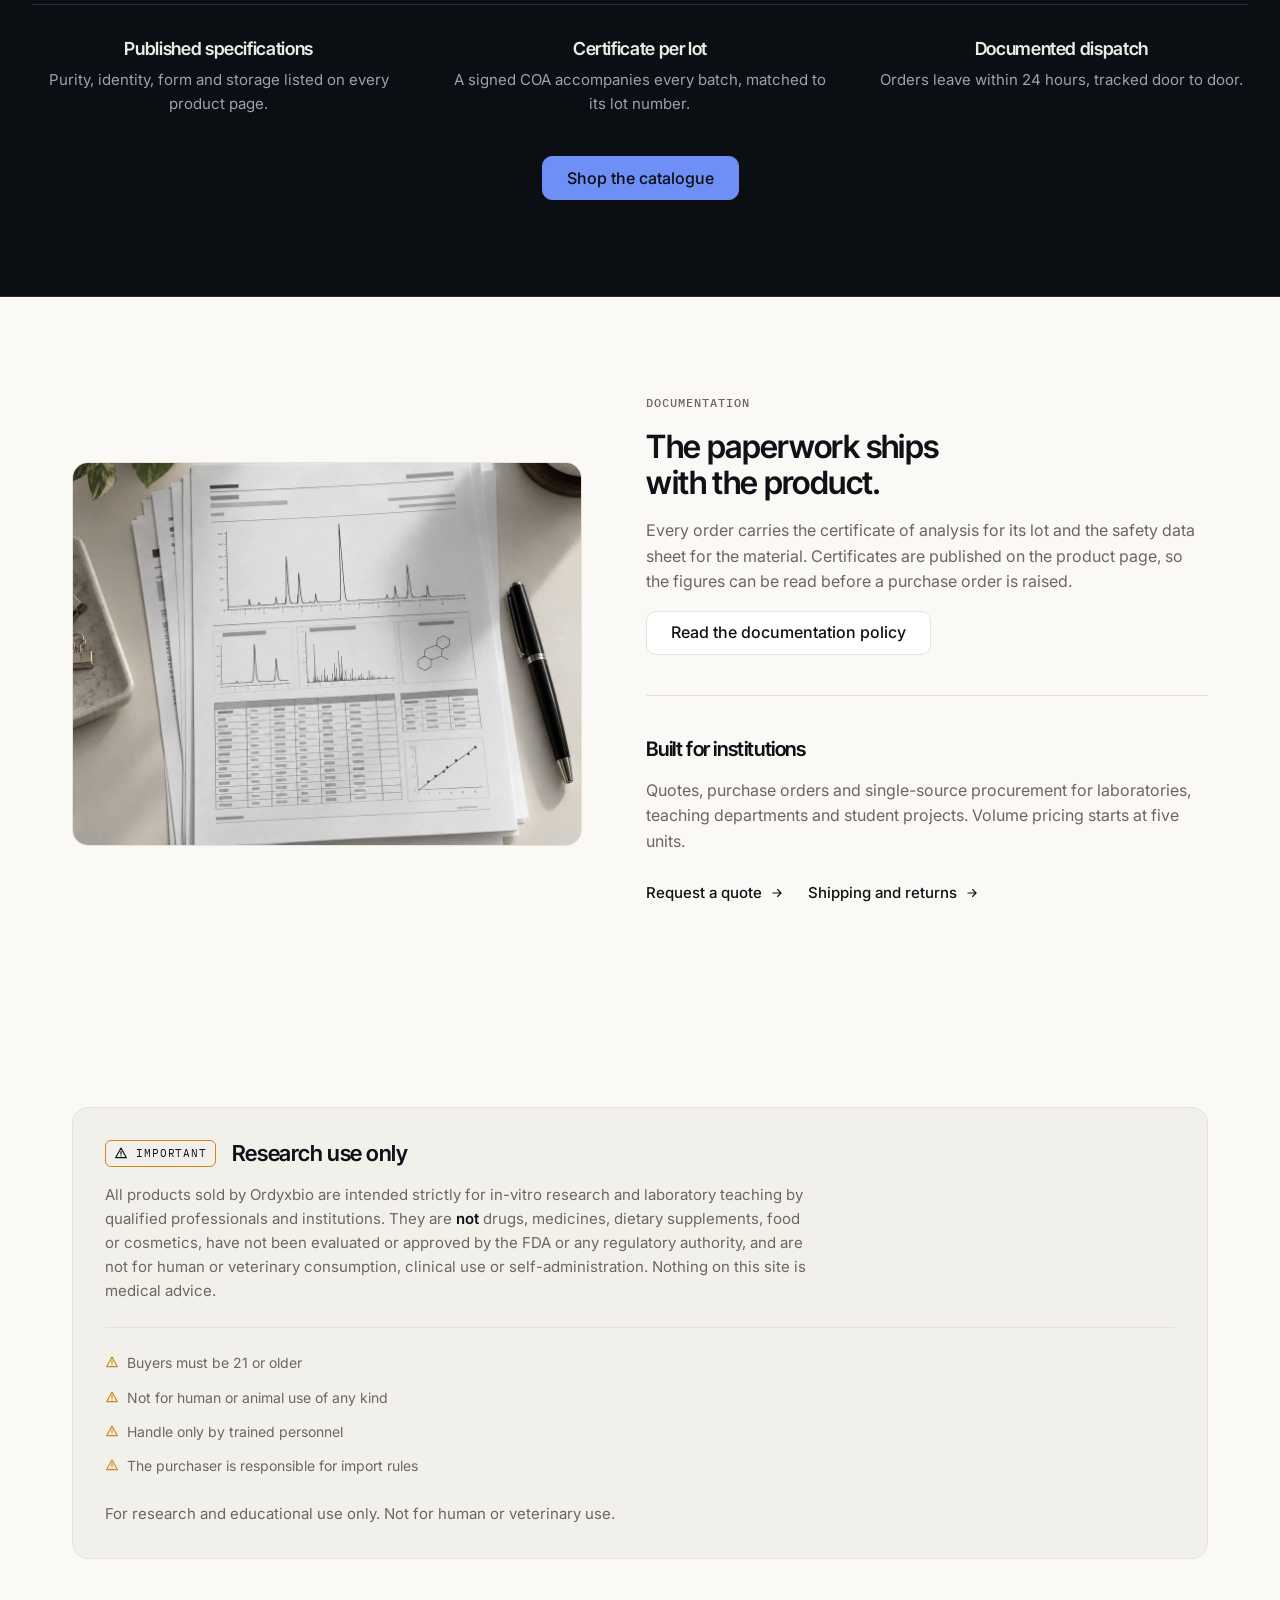
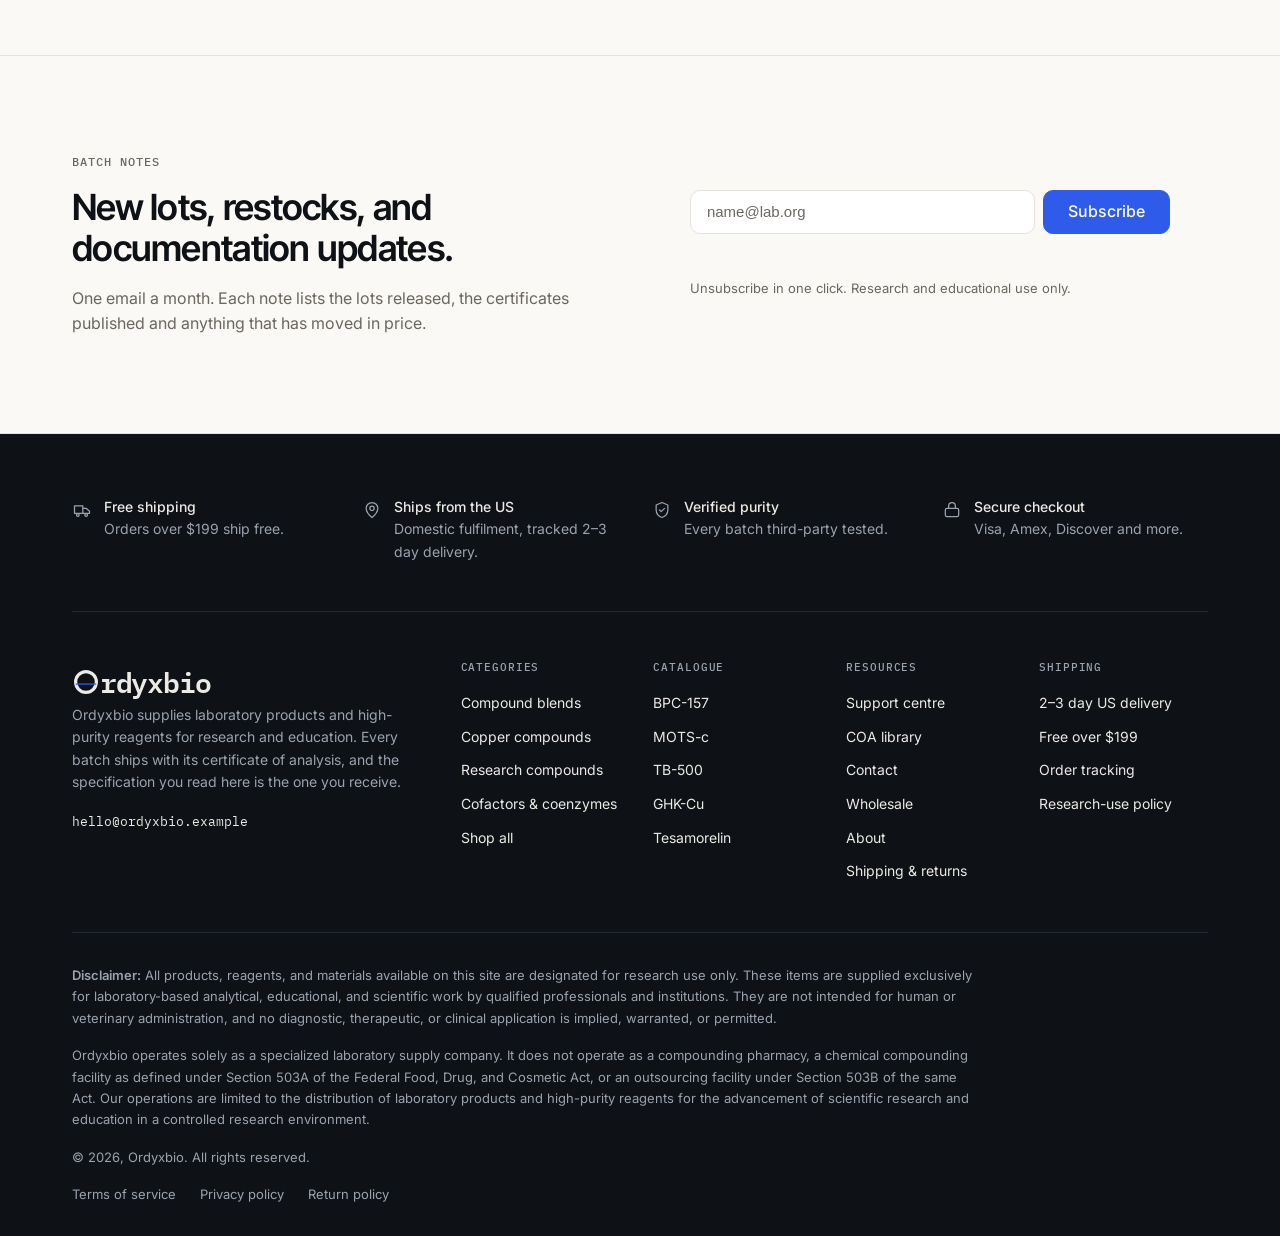
==== commit 269451b7: "Rename brand from Ordyn to Ordyxbio across the site Co-Authored-By: Claude Sonnet 5.5 <noreply@anthr" ====
--- a/index.html
+++ b/index.html
@@ -3,14 +3,14 @@
 <head>
   <meta charset="utf-8">
   <meta name="viewport" content="width=device-width, initial-scale=1">
-  <title>Ordyn — laboratory products for work that has to be repeatable</title>
+  <title>Ordyxbio — laboratory products for work that has to be repeatable</title>
   <meta name="description" content="Reagents, glassware and instruments for research, teaching and study. A published specification per item, a certificate of analysis per lot, dispatch within 24 hours.">
   <meta name="theme-color" content="#FAF9F6">
   <link rel="icon" href="favicon.svg" type="image/svg+xml">
   <link rel="preload" as="image" href="images/hero-vials.webp" fetchpriority="high">
 
   <meta property="og:type" content="website">
-  <meta property="og:title" content="Ordyn — laboratory products for work that has to be repeatable">
+  <meta property="og:title" content="Ordyxbio — laboratory products for work that has to be repeatable">
   <meta property="og:description" content="Specifications published per item. A certificate of analysis per lot. Dispatch within 24 hours.">
   <meta property="og:image" content="images/hero-vials.webp">
 
@@ -22,10 +22,10 @@
   {
     "@context": "https://schema.org",
     "@type": "Organization",
-    "name": "Ordyn",
-    "url": "https://ordyn.example/",
-    "logo": "https://ordyn.example/favicon.svg",
-    "email": "hello@ordyn.example",
+    "name": "Ordyxbio",
+    "url": "https://ordyxbio.example/",
+    "logo": "https://ordyxbio.example/favicon.svg",
+    "email": "hello@ordyxbio.example",
     "description": "Supplier of laboratory products and high-purity reagents for research and education, with a certificate of analysis on every lot.",
     "address": {
       "@type": "PostalAddress",
@@ -49,11 +49,11 @@
 
   <header class="header">
     <div class="wrap header__row">
-      <a class="brand" href="index.html" aria-label="Ordyn — home">
+      <a class="brand" href="index.html" aria-label="Ordyxbio — home">
         <span class="brand__mark" aria-hidden="true">
           <svg viewBox="0 0 100 100" width="22" height="22" fill="none" focusable="false" aria-hidden="true"><circle cx="50" cy="50" r="37" stroke="currentColor" stroke-width="11.5"/><line x1="13.75" y1="57.4" x2="86.25" y2="57.4" stroke="#2F5BEA" stroke-width="4.5"/></svg>
         </span>
-        <span aria-hidden="true">rdyn</span>
+        <span aria-hidden="true">rdyxbio</span>
       </a>
 
       <form class="search" role="search" action="shop.html" method="get">
@@ -104,7 +104,7 @@
           </div>
           <p class="hero__note">For work that has to be repeatable.</p>
         </div>
-        <a class="hero__media" href="shop.html" aria-label="Browse the Ordyn catalogue">
+        <a class="hero__media" href="shop.html" aria-label="Browse the Ordyxbio catalogue">
           <img src="images/hero-vials.webp" width="1200" height="900" fetchpriority="high" alt="Three clear glass sample vials with blank labels, standing on a bone-coloured surface">
         </a>
       </div>
@@ -408,7 +408,7 @@
             </span>
             <h2>Research use only</h2>
           </div>
-          <p class="compliance-band__text">All products sold by Ordyn are intended strictly for in-vitro research and laboratory teaching by qualified professionals and institutions. They are <strong>not</strong> drugs, medicines, dietary supplements, food or cosmetics, have not been evaluated or approved by the FDA or any regulatory authority, and are not for human or veterinary consumption, clinical use or self-administration. Nothing on this site is medical advice.</p>
+          <p class="compliance-band__text">All products sold by Ordyxbio are intended strictly for in-vitro research and laboratory teaching by qualified professionals and institutions. They are <strong>not</strong> drugs, medicines, dietary supplements, food or cosmetics, have not been evaluated or approved by the FDA or any regulatory authority, and are not for human or veterinary consumption, clinical use or self-administration. Nothing on this site is medical advice.</p>
           <ul class="compliance-band__list">
             <li>
               <svg width="14" height="14" viewBox="0 0 24 24" fill="none" stroke="currentColor" stroke-width="2" stroke-linecap="round" stroke-linejoin="round" aria-hidden="true"><path d="M12 3.5 2.8 20h18.4z"/><path d="M12 9.5v4.5M12 17h.01"/></svg>
@@ -455,7 +455,7 @@
 
   <footer class="footer">
     <div class="wrap">
-      <h2 class="visually-hidden">Why order from Ordyn</h2>
+      <h2 class="visually-hidden">Why order from Ordyxbio</h2>
       <ul class="footer__features">
         <li class="footer__feature">
           <svg width="20" height="20" viewBox="0 0 24 24" fill="none" stroke="currentColor" stroke-width="1.5" stroke-linecap="round" stroke-linejoin="round" aria-hidden="true"><path d="M3 7h10v9H3z"/><path d="M13 10h4l4 3.5V16h-8"/><circle cx="7" cy="18" r="1.6"/><circle cx="17" cy="18" r="1.6"/></svg>
@@ -489,14 +489,14 @@
 
       <div class="footer__main">
         <div class="footer__brand">
-          <a class="brand" href="index.html" aria-label="Ordyn — home">
+          <a class="brand" href="index.html" aria-label="Ordyxbio — home">
             <span class="brand__mark" aria-hidden="true">
               <svg viewBox="0 0 100 100" width="22" height="22" fill="none" focusable="false" aria-hidden="true"><circle cx="50" cy="50" r="37" stroke="currentColor" stroke-width="11.5"/><line x1="13.75" y1="57.4" x2="86.25" y2="57.4" stroke="#2F5BEA" stroke-width="4.5"/></svg>
             </span>
-            <span aria-hidden="true">rdyn</span>
+            <span aria-hidden="true">rdyxbio</span>
           </a>
-          <p>Ordyn supplies laboratory products and high-purity reagents for research and education. Every batch ships with its certificate of analysis, and the specification you read here is the one you receive.</p>
-          <p><a href="mailto:hello@ordyn.example">hello@ordyn.example</a></p>
+          <p>Ordyxbio supplies laboratory products and high-purity reagents for research and education. Every batch ships with its certificate of analysis, and the specification you read here is the one you receive.</p>
+          <p><a href="mailto:hello@ordyxbio.example">hello@ordyxbio.example</a></p>
         </div>
 
         <div class="footer__cols">
@@ -545,8 +545,8 @@
 
       <div class="footer__bottom">
         <p class="footer__legal"><strong>Disclaimer:</strong> All products, reagents, and materials available on this site are designated for research use only. These items are supplied exclusively for laboratory-based analytical, educational, and scientific work by qualified professionals and institutions. They are not intended for human or veterinary administration, and no diagnostic, therapeutic, or clinical application is implied, warranted, or permitted.</p>
-        <p class="footer__legal">Ordyn operates solely as a specialized laboratory supply company. It does not operate as a compounding pharmacy, a chemical compounding facility as defined under Section 503A of the Federal Food, Drug, and Cosmetic Act, or an outsourcing facility under Section 503B of the same Act. Our operations are limited to the distribution of laboratory products and high-purity reagents for the advancement of scientific research and education in a controlled research environment.</p>
-        <p>© 2026, Ordyn. All rights reserved.</p>
+        <p class="footer__legal">Ordyxbio operates solely as a specialized laboratory supply company. It does not operate as a compounding pharmacy, a chemical compounding facility as defined under Section 503A of the Federal Food, Drug, and Cosmetic Act, or an outsourcing facility under Section 503B of the same Act. Our operations are limited to the distribution of laboratory products and high-purity reagents for the advancement of scientific research and education in a controlled research environment.</p>
+        <p>© 2026, Ordyxbio. All rights reserved.</p>
         <nav aria-label="Legal">
           <a href="faq.html#research-use">Terms of service</a>
           <a href="faq.html#research-use">Privacy policy</a>
